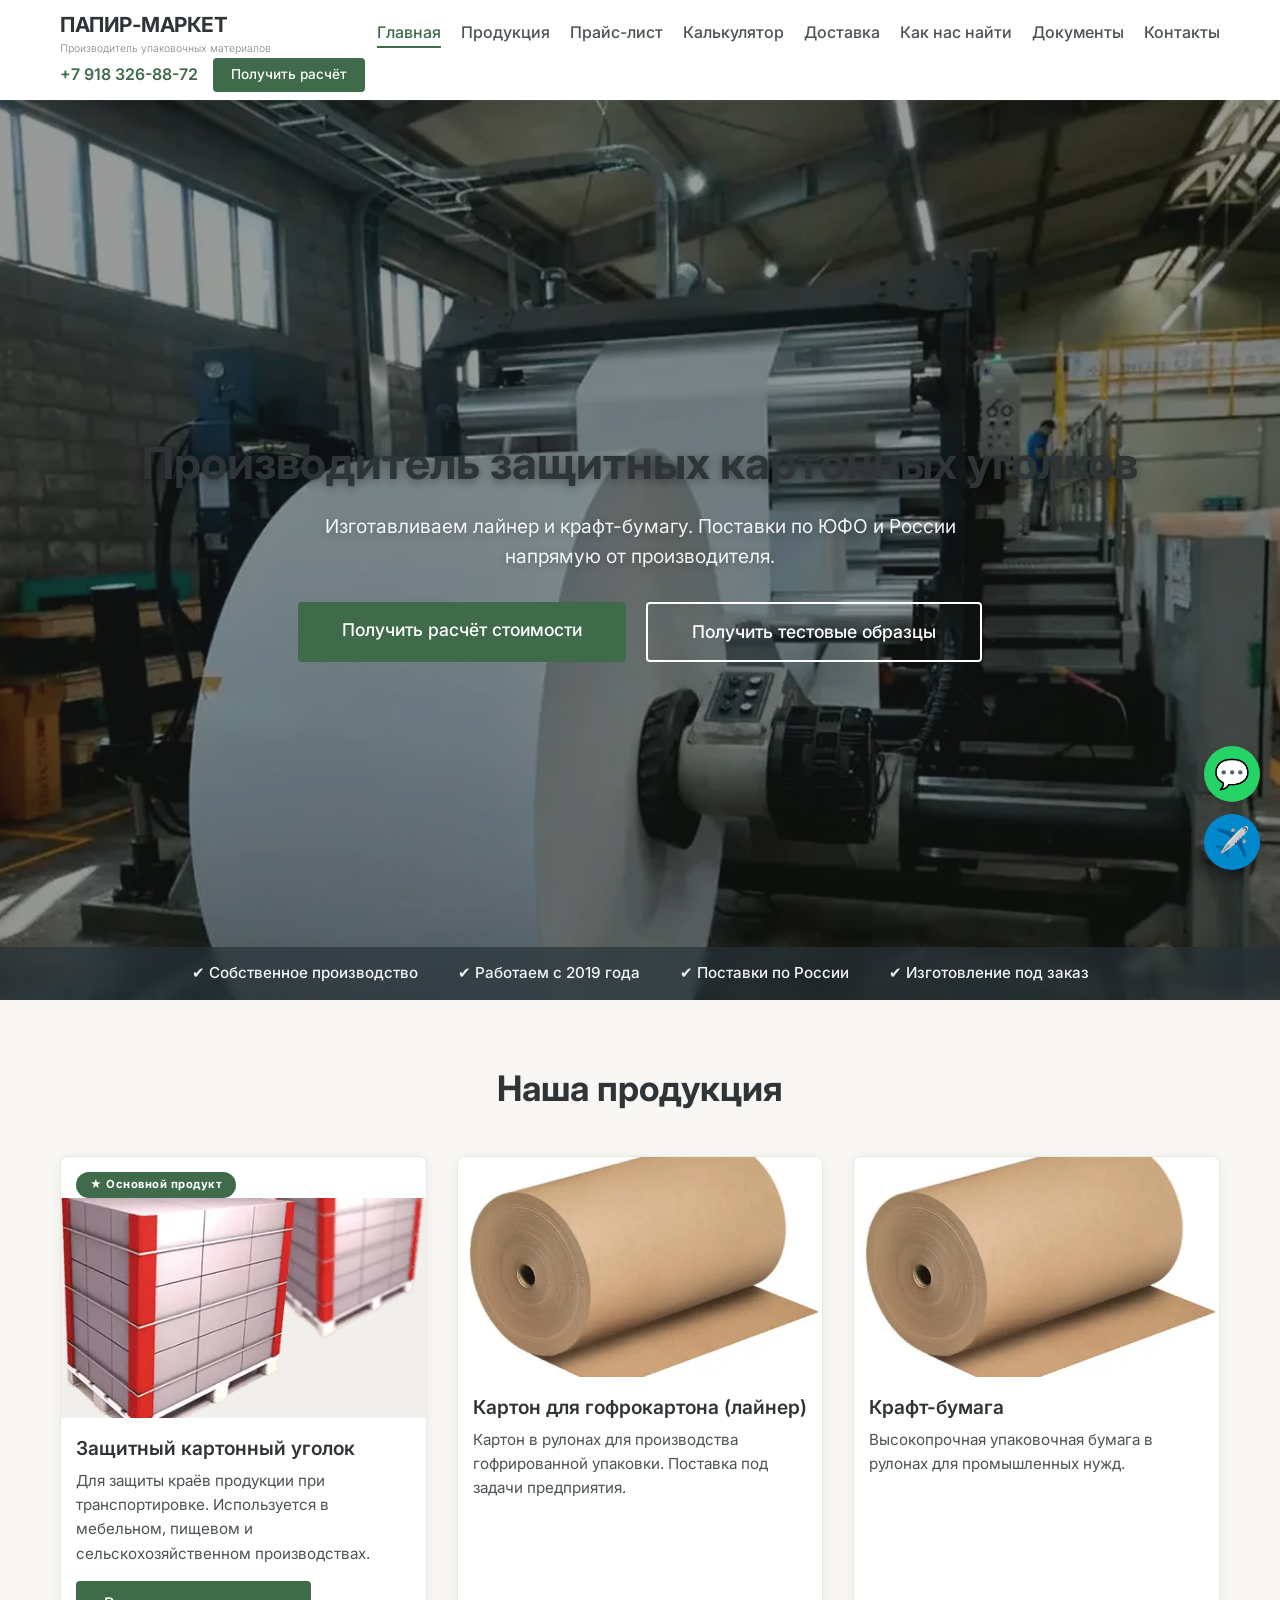
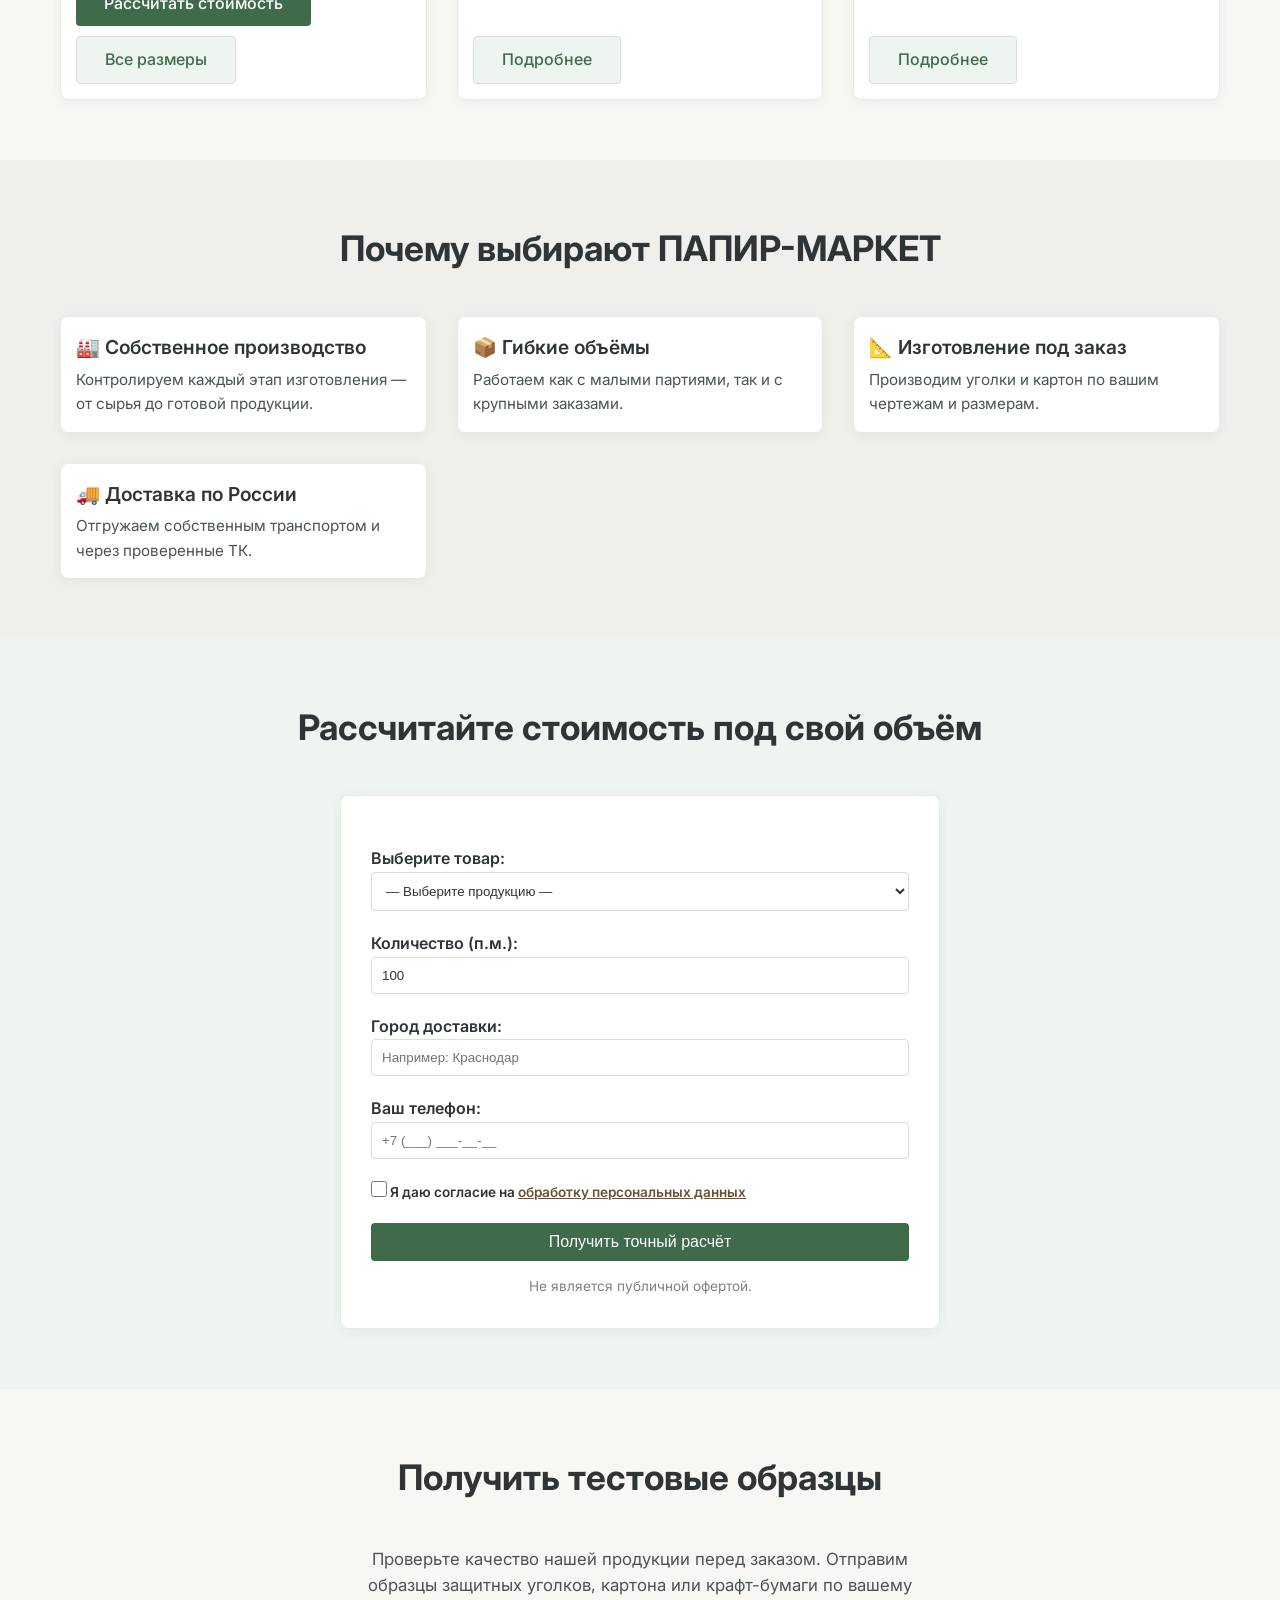
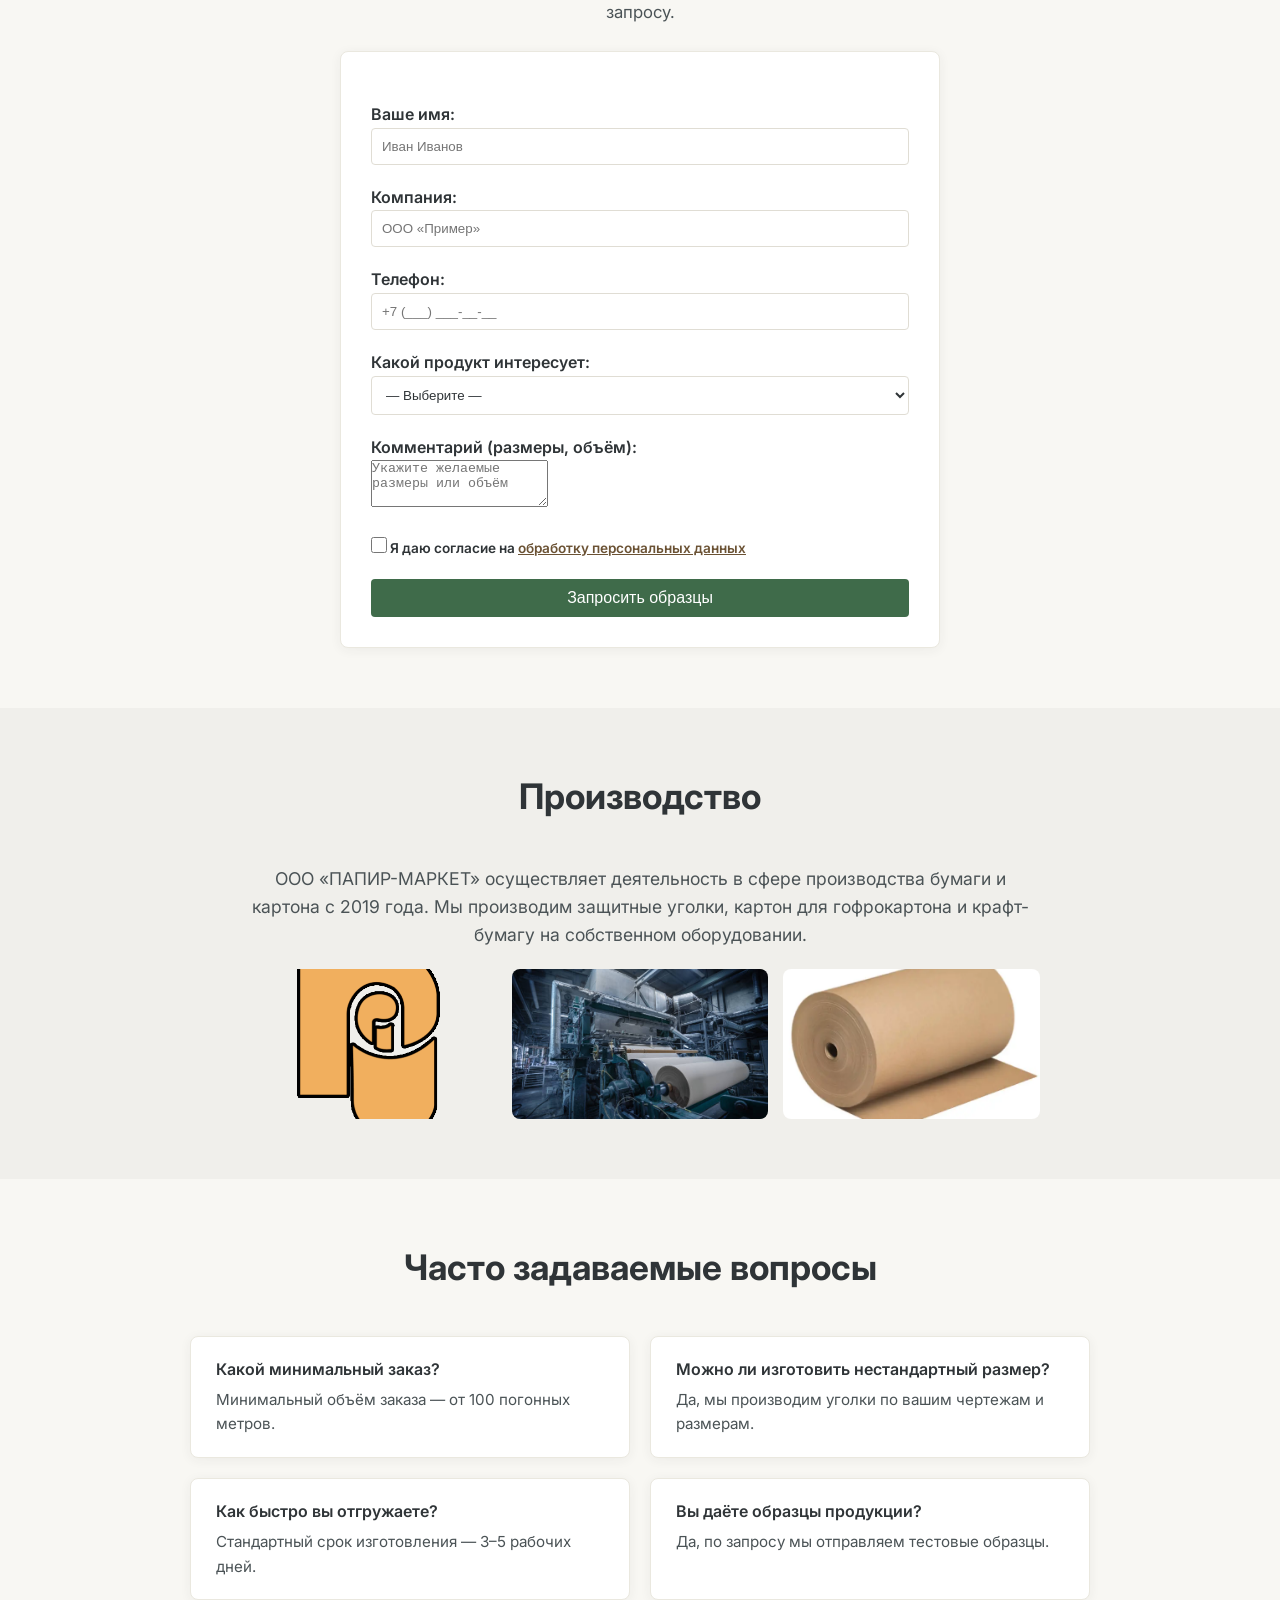
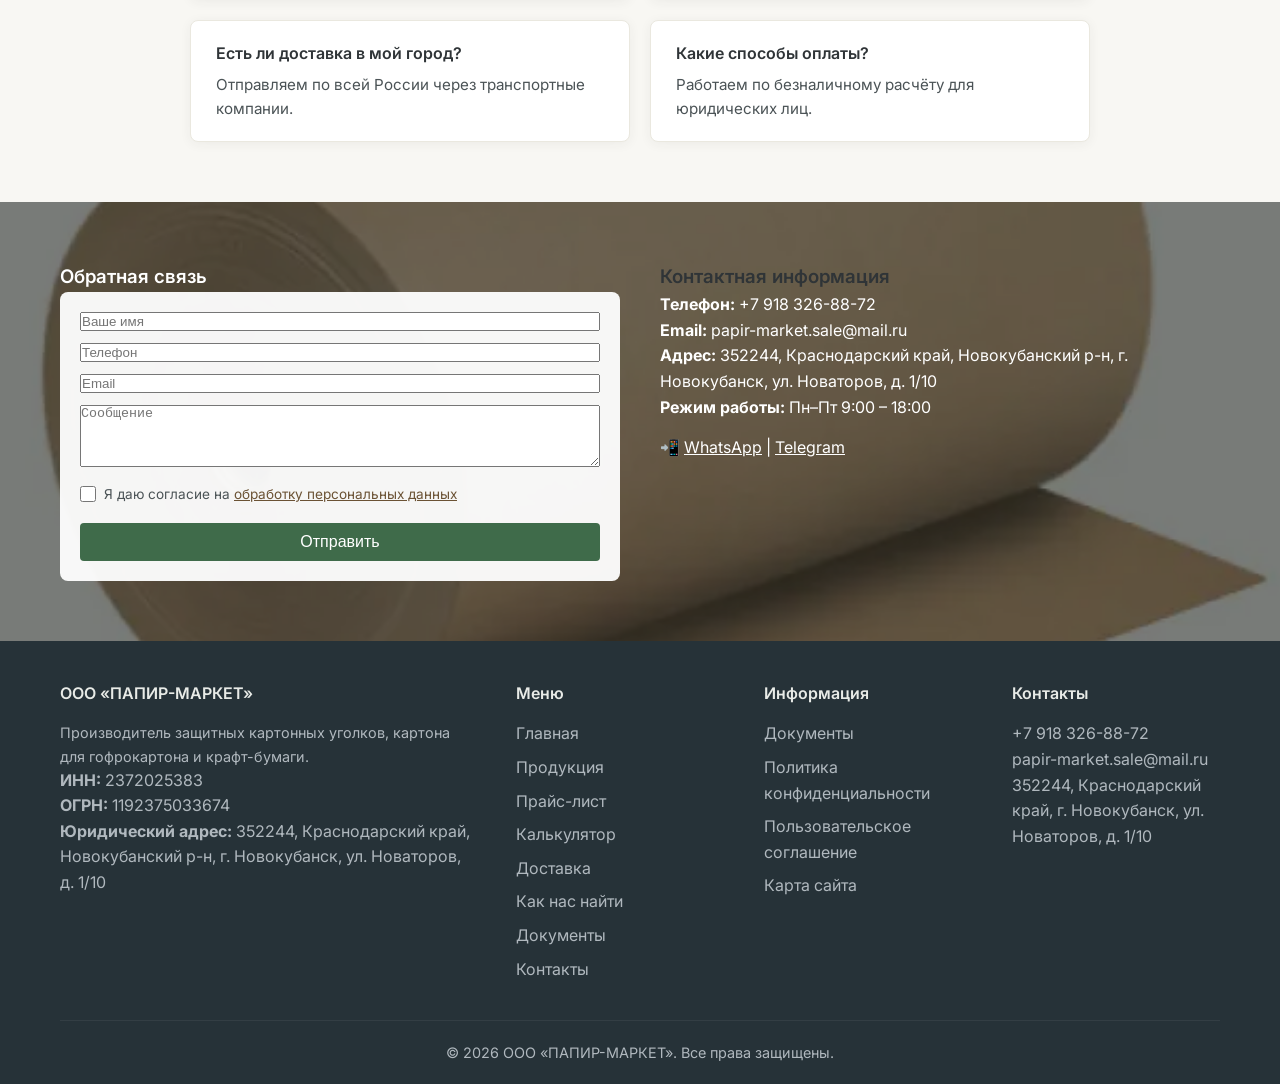
==== index.html @ 7c3c5644 "First commit: upload website files" ====
<!DOCTYPE html>
<html lang="ru">
<head>
    <meta charset="UTF-8">
    <meta name="viewport" content="width=device-width, initial-scale=1.0">
    <meta name="description" content="Производитель защитных картонных уголков и упаковочных материалов. ООО «ПАПИР-МАРКЕТ». Поставки по ЮФО и России. Получите расчёт стоимости и тестовые образцы.">
    <title>Производитель защитных картонных уголков | ООО «ПАПИР-МАРКЕТ»</title>
    <link rel="stylesheet" href="css/style.css">
    <link rel="preconnect" href="https://fonts.googleapis.com">
    <link href="https://fonts.googleapis.com/css2?family=Inter:opsz,wght@14..32,400;14..32,500;14..32,600;14..32,700&display=swap" rel="stylesheet">

    <!-- ============================================================
         МИКРОРАЗМЕТКА SCHEMA.ORG
         ============================================================ -->
    <script type="application/ld+json">
    {
        "@context": "https://schema.org",
        "@type": "Organization",
        "name": "ООО «ПАПИР-МАРКЕТ»",
        "description": "Производитель защитных картонных уголков, картона для гофрокартона и крафт-бумаги.",
        "url": "https://papir-market.ru",
        "logo": "https://papir-market.ru/images/obshie/logo.svg",
        "contactPoint": {
            "@type": "ContactPoint",
            "telephone": "+7-918-326-88-72",
            "contactType": "sales",
            "availableLanguage": ["Russian"]
        },
        "address": {
            "@type": "PostalAddress",
            "addressLocality": "Новокубанск",
            "addressRegion": "Краснодарский край",
            "addressCountry": "RU",
            "postalCode": "352244",
            "streetAddress": "ул. Новаторов, д. 1/10"
        },
        "sameAs": [
            "https://wa.me/79183268872",
            "https://t.me/in4707"
        ]
    }
    </script>

    <script type="application/ld+json">
    {
        "@context": "https://schema.org",
        "@type": "WebSite",
        "name": "ООО «ПАПИР-МАРКЕТ»",
        "url": "https://papir-market.ru",
        "potentialAction": {
            "@type": "SearchAction",
            "target": "https://papir-market.ru/search?q={search_term_string}",
            "query-input": "required name=search_term_string"
        }
    }
    </script>

    <script type="application/ld+json">
    {
        "@context": "https://schema.org",
        "@type": "BreadcrumbList",
        "itemListElement": [
            {
                "@type": "ListItem",
                "position": 1,
                "name": "Главная",
                "item": "https://papir-market.ru/"
            }
        ]
    }
    </script>
</head>
<body>

<!-- ============================================================
     ШАПКА
     ============================================================ -->
<header>
    <div class="container header-container">
        <div class="logo">
            <a href="index.html">
                <span class="logo-text">ПАПИР-МАРКЕТ</span>
                <span class="logo-sub">Производитель упаковочных материалов</span>
            </a>
        </div>
        <nav>
            <ul>
                <li><a href="index.html" class="active">Главная</a></li>
                <li><a href="catalog.html">Продукция</a></li>
                <li><a href="price.html">Прайс-лист</a></li>
                <li><a href="calculator.html">Калькулятор</a></li>
                <li><a href="delivery.html">Доставка</a></li>
                <li><a href="find-us.html">Как нас найти</a></li>
                <li><a href="docs.html">Документы</a></li>
                <li><a href="contacts.html">Контакты</a></li>
            </ul>
        </nav>
        <div class="header-right">
            <a href="tel:+79183268872" class="header-phone">+7 918 326-88-72</a>
            <a href="calculator.html" class="btn btn-primary btn-sm">Получить расчёт</a>
        </div>
        <div class="mobile-menu-toggle" id="mobileMenuToggle" aria-label="Меню">☰</div>
    </div>
</header>

<!-- ============================================================
     HERO — ПЕРВЫЙ ЭКРАН
     ============================================================ -->
<section class="hero-fullscreen" style="background-image: url('images/glavnaya/hero-bg.webp');">
    <div class="hero-overlay"></div>
    <div class="container hero-content">
        <h1>Производитель защитных картонных уголков</h1>
        <p class="hero-sub">
            Изготавливаем лайнер и крафт-бумагу. Поставки по ЮФО и России напрямую от производителя.
        </p>
        <div class="hero-buttons">
            <a href="calculator.html" class="btn btn-primary btn-large">Получить расчёт стоимости</a>
            <a href="#samples" class="btn btn-outline-light btn-large" onclick="document.getElementById('samplesForm').scrollIntoView({behavior:'smooth'}); return false;">Получить тестовые образцы</a>
        </div>
    </div>
    <div class="hero-features-bar">
        <div class="container hero-features">
            <span>✔ Собственное производство</span>
            <span>✔ Работаем с 2019 года</span>
            <span>✔ Поставки по России</span>
            <span>✔ Изготовление под заказ</span>
        </div>
    </div>
</section>

<!-- ============================================================
     ПРОДУКЦИЯ
     ============================================================ -->
<section class="section">
    <div class="container">
        <h2 class="section-title">Наша продукция</h2>
        <div class="category-grid">

            <!-- 1. Уголок — ГЛАВНЫЙ ПРОДУКТ -->
            <div class="category-card featured">
                <span class="product-badge">★ Основной продукт</span>
                <img src="images/glavnaya/kart-optimized.webp" alt="Защитные картонные уголки для упаковки продукции" loading="lazy" onerror="this.src='images/zaglushki/no-image.webp'">
                <h3>Защитный картонный уголок</h3>
                <p>
                    Для защиты краёв продукции при транспортировке. Используется в мебельном, пищевом и сельскохозяйственном производствах.
                </p>
                <div class="category-actions">
                    <a href="product.html?id=1359" class="btn btn-primary">Рассчитать стоимость</a>
                    <a href="catalog.html?category=corner" class="btn btn-secondary">Все размеры</a>
                </div>
            </div>

            <!-- 2. Лайнер -->
            <div class="category-card">
                <img src="images/glavnaya/KARTON.webp" alt="Картон для плоских слоёв гофрокартона в рулонах" loading="lazy" onerror="this.src='images/zaglushki/no-image.webp'">
                <h3>Картон для гофрокартона (лайнер)</h3>
                <p>
                    Картон в рулонах для производства гофрированной упаковки. Поставка под задачи предприятия.
                </p>
                <div class="category-actions">
                    <a href="catalog.html?category=liner" class="btn btn-secondary">Подробнее</a>
                </div>
            </div>

            <!-- 3. Крафт-бумага -->
            <div class="category-card">
                <img src="images/glavnaya/kraft.webp" alt="Крафт-бумага в рулонах для промышленных нужд" loading="lazy" onerror="this.src='images/zaglushki/no-image.webp'">
                <h3>Крафт-бумага</h3>
                <p>
                    Высокопрочная упаковочная бумага в рулонах для промышленных нужд.
                </p>
                <div class="category-actions">
                    <a href="catalog.html?category=fluting" class="btn btn-secondary">Подробнее</a>
                </div>
            </div>

        </div>
    </div>
</section>

<!-- ============================================================
     ПРЕИМУЩЕСТВА
     ============================================================ -->
<section class="section section-gray">
    <div class="container">
        <h2 class="section-title">Почему выбирают ПАПИР-МАРКЕТ</h2>
        <div class="category-grid">
            <div class="category-card">
                <h3>🏭 Собственное производство</h3>
                <p>Контролируем каждый этап изготовления — от сырья до готовой продукции.</p>
            </div>
            <div class="category-card">
                <h3>📦 Гибкие объёмы</h3>
                <p>Работаем как с малыми партиями, так и с крупными заказами.</p>
            </div>
            <div class="category-card">
                <h3>📐 Изготовление под заказ</h3>
                <p>Производим уголки и картон по вашим чертежам и размерам.</p>
            </div>
            <div class="category-card">
                <h3>🚚 Доставка по России</h3>
                <p>Отгружаем собственным транспортом и через проверенные ТК.</p>
            </div>
        </div>
    </div>
</section>

<!-- ============================================================
     КАЛЬКУЛЯТОР С ЗАЯВКОЙ
     ============================================================ -->
<section class="section section-light-green">
    <div class="container">
        <h2 class="section-title">Рассчитайте стоимость под свой объём</h2>
        <div class="calc-container">
            <form id="calcForm">
                <label for="indexProductSelect">Выберите товар:</label>
                <select id="indexProductSelect" required>
                    <option value="">— Выберите продукцию —</option>
                </select>

                <label for="indexQuantity">Количество (п.м.):</label>
                <input type="number" id="indexQuantity" value="100" min="1" step="1" required>

                <label for="indexCity">Город доставки:</label>
                <input type="text" id="indexCity" placeholder="Например: Краснодар" required>

                <label for="indexPhone">Ваш телефон:</label>
                <input type="tel" id="indexPhone" placeholder="+7 (___) ___-__-__" required>

                <label class="consent-checkbox">
                    <input type="checkbox" name="personal_data_consent" value="yes" required>
                    <span>Я даю согласие на <a href="policy.html" target="_blank">обработку персональных данных</a></span>
                </label>

                <button type="submit" class="btn btn-primary" style="width:100%; margin-top:15px;" id="indexCalcBtn">
                    Получить точный расчёт
                </button>
            </form>

            <div id="indexResult" class="calc-result" style="display:none;">
                <p>✅ Спасибо! Ваш запрос отправлен.</p>
                <p style="font-size:0.9rem;color:var(--text-secondary);">Менеджер свяжется с вами в течение 15 минут.</p>
            </div>

            <p class="disclaimer">Не является публичной офертой.</p>
        </div>
    </div>
</section>

<!-- ============================================================
     ТЕСТОВЫЕ ОБРАЗЦЫ — НОВЫЙ БЛОК
     ============================================================ -->
<section class="section" id="samples">
    <div class="container">
        <h2 class="section-title">Получить тестовые образцы</h2>
        <div style="max-width:600px; margin:0 auto;">
            <p style="text-align:center; color:var(--text-secondary); margin-bottom:25px; font-size:1.05rem;">
                Проверьте качество нашей продукции перед заказом. Отправим образцы защитных уголков, картона или крафт-бумаги по вашему запросу.
            </p>
            <div class="calc-container" style="max-width:100%;">
                <form id="samplesForm">
                    <label for="samplesName">Ваше имя:</label>
                    <input type="text" id="samplesName" placeholder="Иван Иванов" required>

                    <label for="samplesCompany">Компания:</label>
                    <input type="text" id="samplesCompany" placeholder="ООО «Пример»">

                    <label for="samplesPhone">Телефон:</label>
                    <input type="tel" id="samplesPhone" placeholder="+7 (___) ___-__-__" required>

                    <label for="samplesProduct">Какой продукт интересует:</label>
                    <select id="samplesProduct" required>
                        <option value="">— Выберите —</option>
                        <option value="уголки">Защитные картонные уголки</option>
                        <option value="лайнер">Картон для гофрокартона (лайнер)</option>
                        <option value="крафт">Крафт-бумага</option>
                    </select>

                    <label for="samplesComment">Комментарий (размеры, объём):</label>
                    <textarea id="samplesComment" rows="3" placeholder="Укажите желаемые размеры или объём"></textarea>

                    <label class="consent-checkbox">
                        <input type="checkbox" name="personal_data_consent" value="yes" required>
                        <span>Я даю согласие на <a href="policy.html" target="_blank">обработку персональных данных</a></span>
                    </label>

                    <button type="submit" class="btn btn-primary" style="width:100%; margin-top:15px;">
                        Запросить образцы
                    </button>
                </form>
                <div id="samplesResult" class="calc-result" style="display:none;">
                    <p>✅ Спасибо! Запрос на образцы отправлен.</p>
                    <p style="font-size:0.9rem;color:var(--text-secondary);">Менеджер свяжется с вами для уточнения деталей.</p>
                </div>
            </div>
        </div>
    </div>
</section>

<!-- ============================================================
     ПРОИЗВОДСТВО
     ============================================================ -->
<section class="section section-gray">
    <div class="container">
        <h2 class="section-title">Производство</h2>
        <div style="max-width:800px; margin:0 auto; text-align:center;">
            <p style="font-size:1.1rem; color:var(--text-secondary); margin-bottom:20px;">
                ООО «ПАПИР-МАРКЕТ» осуществляет деятельность в сфере производства бумаги и картона с 2019 года. Мы производим защитные уголки, картон для гофрокартона и крафт-бумагу на собственном оборудовании.
            </p>
            <div style="display:grid; grid-template-columns:1fr 1fr 1fr; gap:15px;">
                <img src="images/obshie/001.png" alt="Производство картона в цехе ПАПИР-МАРКЕТ" style="border-radius:8px; width:100%; height:150px; object-fit:cover;" onerror="this.src='images/zaglushki/no-image.webp'">
                <img src="images/obshie/002.jpg" alt="Оборудование для производства картонных уголков" style="border-radius:8px; width:100%; height:150px; object-fit:cover;" onerror="this.src='images/zaglushki/no-image.webp'">
                <img src="images/obshie/003.webp" alt="Готовая продукция на складе ПАПИР-МАРКЕТ" style="border-radius:8px; width:100%; height:150px; object-fit:cover;" onerror="this.src='images/zaglushki/no-image.webp'">
            </div>
        </div>
    </div>
</section>

<!-- ============================================================
     FAQ
     ============================================================ -->
<section class="section">
    <div class="container">
        <h2 class="section-title">Часто задаваемые вопросы</h2>
        <div class="faq-grid">
            <div class="faq-item">
                <h4>Какой минимальный заказ?</h4>
                <p>Минимальный объём заказа — от 100 погонных метров.</p>
            </div>
            <div class="faq-item">
                <h4>Можно ли изготовить нестандартный размер?</h4>
                <p>Да, мы производим уголки по вашим чертежам и размерам.</p>
            </div>
            <div class="faq-item">
                <h4>Как быстро вы отгружаете?</h4>
                <p>Стандартный срок изготовления — 3–5 рабочих дней.</p>
            </div>
            <div class="faq-item">
                <h4>Вы даёте образцы продукции?</h4>
                <p>Да, по запросу мы отправляем тестовые образцы.</p>
            </div>
            <div class="faq-item">
                <h4>Есть ли доставка в мой город?</h4>
                <p>Отправляем по всей России через транспортные компании.</p>
            </div>
            <div class="faq-item">
                <h4>Какие способы оплаты?</h4>
                <p>Работаем по безналичному расчёту для юридических лиц.</p>
            </div>
        </div>
    </div>
</section>

<!-- ============================================================
     КОНТАКТЫ
     ============================================================ -->
<section class="section contacts-fullscreen" style="background-image: url('images/obshie/004.webp');">
    <div class="contacts-overlay"></div>
    <div class="container contacts-grid">
        <div>
            <h3 style="color:#fff;">Обратная связь</h3>
            <form id="contactForm" style="display:flex;flex-direction:column;gap:12px;background:rgba(255,255,255,0.95);padding:20px;border-radius:8px;">
                <input type="text" name="name" placeholder="Ваше имя" required>
                <input type="tel" name="phone" placeholder="Телефон" required>
                <input type="email" name="email" placeholder="Email">
                <textarea name="message" placeholder="Сообщение" rows="4"></textarea>
                <label class="consent-checkbox">
                    <input type="checkbox" name="personal_data_consent" value="yes" required>
                    <span>Я даю согласие на <a href="policy.html" target="_blank">обработку персональных данных</a></span>
                </label>
                <button type="submit" class="btn btn-primary">Отправить</button>
            </form>
        </div>
        <div style="color:#fff;">
            <h3>Контактная информация</h3>
            <p><strong>Телефон:</strong> <a href="tel:+79183268872" style="color:#fff;">+7 918 326-88-72</a></p>
            <p><strong>Email:</strong> <a href="mailto:papir-market.sale@mail.ru" style="color:#fff;">papir-market.sale@mail.ru</a></p>
            <p><strong>Адрес:</strong> 352244, Краснодарский край, Новокубанский р-н, г. Новокубанск, ул. Новаторов, д. 1/10</p>
            <p><strong>Режим работы:</strong> Пн–Пт 9:00 – 18:00</p>
            <p style="margin-top:15px;">
                📲 <a href="https://wa.me/79183268872" style="color:#fff; text-decoration:underline;">WhatsApp</a>
                | <a href="https://t.me/in4707" style="color:#fff; text-decoration:underline;">Telegram</a>
            </p>
        </div>
    </div>
</section>

<!-- ============================================================
     ПОДВАЛ
     ============================================================ -->
<footer>
    <div class="container">
        <div class="footer-grid">
            <div>
                <h4>ООО «ПАПИР-МАРКЕТ»</h4>
                <p style="font-size:0.9rem;">Производитель защитных картонных уголков, картона для гофрокартона и крафт-бумаги.</p>
                <p><strong>ИНН:</strong> 2372025383</p>
                <p><strong>ОГРН:</strong> 1192375033674</p>
                <p><strong>Юридический адрес:</strong> 352244, Краснодарский край, Новокубанский р-н, г. Новокубанск, ул. Новаторов, д. 1/10</p>
            </div>
            <div>
                <h4>Меню</h4>
                <ul>
                    <li><a href="index.html">Главная</a></li>
                    <li><a href="catalog.html">Продукция</a></li>
                    <li><a href="price.html">Прайс-лист</a></li>
                    <li><a href="calculator.html">Калькулятор</a></li>
                    <li><a href="delivery.html">Доставка</a></li>
                    <li><a href="find-us.html">Как нас найти</a></li>
                    <li><a href="docs.html">Документы</a></li>
                    <li><a href="contacts.html">Контакты</a></li>
                </ul>
            </div>
            <div>
                <h4>Информация</h4>
                <ul>
                    <li><a href="docs.html">Документы</a></li>
                    <li><a href="policy.html">Политика конфиденциальности</a></li>
                    <li><a href="agreement.html">Пользовательское соглашение</a></li>
                    <li><a href="sitemap.html">Карта сайта</a></li>
                </ul>
            </div>
            <div>
                <h4>Контакты</h4>
                <p><a href="tel:+79183268872">+7 918 326-88-72</a></p>
                <p><a href="mailto:papir-market.sale@mail.ru">papir-market.sale@mail.ru</a></p>
                <p>352244, Краснодарский край, г. Новокубанск, ул. Новаторов, д. 1/10</p>
            </div>
        </div>
        <div class="footer-bottom">© 2026 ООО «ПАПИР-МАРКЕТ». Все права защищены.</div>
    </div>
</footer>

<!-- ============================================================
     ПЛАВАЮЩИЕ КНОПКИ
     ============================================================ -->
<div class="floating-buttons">
    <a href="https://wa.me/79183268872?text=Здравствуйте!%20Хочу%20заказать%20продукцию%20ООО%20ПАПИР-МАРКЕТ." target="_blank" rel="noopener noreferrer" class="floating-btn whatsapp" aria-label="Написать в WhatsApp">💬</a>
    <a href="https://t.me/in4707?text=Здравствуйте!%20Хочу%20заказать%20продукцию%20ООО%20ПАПИР-МАРКЕТ." target="_blank" rel="noopener noreferrer" class="floating-btn telegram" aria-label="Написать в Telegram">✈️</a>
</div>

<!-- ============================================================
     СКРИПТЫ
     ============================================================ -->
<script src="data.js"></script>
<script src="js/main.js"></script>

<script>
document.addEventListener('DOMContentLoaded', function() {
    // ================================================================
    // ЗАПОЛНЕНИЕ КАЛЬКУЛЯТОРА НА ГЛАВНОЙ
    // ================================================================
    const select = document.getElementById('indexProductSelect');
    const form = document.getElementById('calcForm');
    const resultDiv = document.getElementById('indexResult');

    if (select && typeof data !== 'undefined' && data.products && data.products.corner) {
        const corners = data.products.corner;
        corners.forEach(p => {
            const opt = document.createElement('option');
            opt.value = p.id;
            opt.textContent = `${p.title} (от ${p.priceMin} ₽/п.м.)`;
            select.appendChild(opt);
        });
    }

    if (form) {
        form.addEventListener('submit', function(e) {
            e.preventDefault();

            const consent = this.querySelector('input[name="personal_data_consent"]');
            if (consent && !consent.checked) {
                alert('Пожалуйста, дайте согласие на обработку персональных данных.');
                return;
            }

            const productSelect = document.getElementById('indexProductSelect');
            const quantity = document.getElementById('indexQuantity');
            const city = document.getElementById('indexCity');
            const phone = document.getElementById('indexPhone');

            if (!productSelect.value || !quantity.value || !city.value || !phone.value) {
                alert('Пожалуйста, заполните все поля.');
                return;
            }

            let productName = '';
            if (typeof data !== 'undefined' && data.products && data.products.corner) {
                const found = data.products.corner.find(p => p.id == productSelect.value);
                if (found) productName = found.title;
            }

            const msg = `Здравствуйте! Хочу получить расчёт:\n` +
                       `Товар: ${productName}\n` +
                       `Количество: ${quantity.value} п.м.\n` +
                       `Город: ${city.value}\n` +
                       `Телефон: ${phone.value}`;

            const whatsapp = (typeof data !== 'undefined' && data.company && data.company.whatsapp)
                ? data.company.whatsapp
                : '79183268872';

            // Отправка в WhatsApp
            window.open(`https://wa.me/${whatsapp}?text=${encodeURIComponent(msg)}`, '_blank');

            // Отправка в Telegram (уведомление менеджеру)
            const botToken = ''; // Вставьте токен бота
            const chatId = ''; // Вставьте ID чата
            if (botToken && chatId) {
                fetch(`https://api.telegram.org/bot${botToken}/sendMessage`, {
                    method: 'POST',
                    headers: { 'Content-Type': 'application/json' },
                    body: JSON.stringify({
                        chat_id: chatId,
                        text: `📩 НОВАЯ ЗАЯВКА С САЙТА (РАСЧЁТ):\n\nТовар: ${productName}\nКоличество: ${quantity.value} п.м.\nГород: ${city.value}\nТелефон: ${phone.value}`,
                        parse_mode: 'HTML'
                    })
                }).catch(err => console.warn('Telegram отправка не удалась:', err));
            }

            resultDiv.style.display = 'block';
            resultDiv.innerHTML = `
                <p>✅ Спасибо! Ваш запрос отправлен.</p>
                <p style="font-size:0.9rem;color:var(--text-secondary);">Менеджер свяжется с вами в течение 15 минут.</p>
            `;

            form.reset();
            setTimeout(() => {
                resultDiv.style.display = 'none';
            }, 10000);
        });
    }

    // ================================================================
    // ФОРМА ТЕСТОВЫХ ОБРАЗЦОВ
    // ================================================================
    const samplesForm = document.getElementById('samplesForm');
    const samplesResult = document.getElementById('samplesResult');

    if (samplesForm) {
        samplesForm.addEventListener('submit', function(e) {
            e.preventDefault();

            const consent = this.querySelector('input[name="personal_data_consent"]');
            if (consent && !consent.checked) {
                alert('Пожалуйста, дайте согласие на обработку персональных данных.');
                return;
            }

            const name = document.getElementById('samplesName').value;
            const company = document.getElementById('samplesCompany').value || 'не указана';
            const phone = document.getElementById('samplesPhone').value;
            const product = document.getElementById('samplesProduct').value;
            const comment = document.getElementById('samplesComment').value || 'без комментария';

            if (!name || !phone || !product) {
                alert('Пожалуйста, заполните обязательные поля.');
                return;
            }

            const whatsapp = (typeof data !== 'undefined' && data.company && data.company.whatsapp)
                ? data.company.whatsapp
                : '79183268872';

            const msg = `Здравствуйте! Запрос на тестовые образцы:\n` +
                       `Имя: ${name}\n` +
                       `Компания: ${company}\n` +
                       `Телефон: ${phone}\n` +
                       `Продукт: ${product}\n` +
                       `Комментарий: ${comment}`;

            // Отправка в WhatsApp
            window.open(`https://wa.me/${whatsapp}?text=${encodeURIComponent(msg)}`, '_blank');

            // Отправка в Telegram
            const botToken = ''; // Вставьте токен бота
            const chatId = ''; // Вставьте ID чата
            if (botToken && chatId) {
                fetch(`https://api.telegram.org/bot${botToken}/sendMessage`, {
                    method: 'POST',
                    headers: { 'Content-Type': 'application/json' },
                    body: JSON.stringify({
                        chat_id: chatId,
                        text: `📦 ЗАПРОС ОБРАЗЦОВ:\n\nИмя: ${name}\nКомпания: ${company}\nТелефон: ${phone}\nПродукт: ${product}\nКомментарий: ${comment}`,
                        parse_mode: 'HTML'
                    })
                }).catch(err => console.warn('Telegram отправка не удалась:', err));
            }

            samplesResult.style.display = 'block';
            samplesForm.reset();

            setTimeout(() => {
                samplesResult.style.display = 'none';
            }, 10000);
        });
    }

    // ================================================================
    // МОБИЛЬНОЕ МЕНЮ
    // ================================================================
    const menuToggle = document.getElementById('mobileMenuToggle');
    if (menuToggle) {
        menuToggle.addEventListener('click', function() {
            const nav = document.querySelector('nav ul');
            if (nav) {
                nav.classList.toggle('open');
            }
        });
    }
});
</script>

</body>
</html>
---- css/style.css ----
/* ================================================================
   ЦВЕТОВАЯ СХЕМА: КРАФТ + ГРАФИТ + ТЁМНО-ЗЕЛЁНЫЙ
   Версия: БЕЗ ТЁМНОЙ ТЕМЫ
   Для ООО «ПАПИР-МАРКЕТ»
   По рекомендации аудита (раздел 17)
   ================================================================ */

:root {
    /* ===== ФОНЫ ===== */
    --bg-body: #F8F7F3;
    --bg-white: #FFFFFF;
    --bg-gray: #F0EFEB;
    --bg-card: #FFFFFF;
    --bg-input: #FFFFFF;
    --bg-footer: #263238;
    --bg-header: rgba(255, 255, 255, 0.94);
    --bg-hero-overlay: rgba(30, 35, 30, 0.45);
    --bg-stats-overlay: rgba(30, 35, 30, 0.65);
    --bg-contacts-overlay: rgba(30, 35, 30, 0.60);
    --bg-light-green: #EEF4EF;

    /* ===== ТЕКСТЫ ===== */
    --text-primary: #2F3437;
    --text-secondary: #4B5356;
    --text-muted: #7A8388;
    --text-light: #FFFFFF;
    --text-footer: #B0B8BE;

    /* ===== ГРАНИЦЫ И ТЕНИ ===== */
    --border-color: #E0DDD4;
    --border-light: #EAE8DF;
    --shadow-card: 0 2px 12px rgba(47, 52, 55, 0.06);
    --shadow-card-hover: 0 8px 30px rgba(47, 52, 55, 0.10);

    /* ===== ОСНОВНЫЕ ЦВЕТА ===== */
    --primary: #3F6B4A;           /* Тёмно-зелёный (кнопки) */
    --primary-hover: #31563A;     /* Темнее при наведении */
    --primary-light: #EEF4EF;     /* Светло-зелёный фон */

    /* ===== КРАФТОВЫЙ АКЦЕНТ ===== */
    --craft: #8B6F47;             /* Крафтово-коричневый */
    --craft-light: #A68B63;       /* Светлый крафт */
    --craft-dark: #6B5234;        /* Тёмный крафт */

    /* ===== ОШИБКИ ===== */
    --danger: #B94A48;
    --danger-hover: #9E3D3B;

    /* ===== УСПЕХ ===== */
    --success: #3F6B4A;
}

/* ================================================================
   ОБЩИЕ СТИЛИ
   ================================================================ */

* {
    margin: 0;
    padding: 0;
    box-sizing: border-box;
}

body {
    font-family: 'Inter', 'Segoe UI', 'Roboto', Tahoma, Geneva, Verdana, sans-serif;
    line-height: 1.6;
    color: var(--text-primary);
    background: var(--bg-body);
}

.container {
    max-width: 1200px;
    margin: 0 auto;
    padding: 0 20px;
}

a {
    text-decoration: none;
    color: inherit;
}

img {
    max-width: 100%;
    display: block;
}

/* ================================================================
   КНОПКИ
   ================================================================ */

.btn {
    display: inline-block;
    padding: 10px 28px;
    border: none;
    border-radius: 4px;
    font-size: 1rem;
    font-weight: 500;
    cursor: pointer;
    transition: 0.25s ease;
    text-align: center;
}

/* Главная кнопка (тёмно-зелёная) */
.btn-primary {
    background: var(--primary);
    color: #fff;
}
.btn-primary:hover {
    background: var(--primary-hover);
    transform: translateY(-2px);
    box-shadow: 0 4px 15px rgba(63, 107, 74, 0.30);
}

/* Контурная кнопка (крафтовая) */
.btn-outline {
    background: transparent;
    border: 2px solid var(--craft);
    color: var(--craft-dark);
}
.btn-outline:hover {
    background: var(--craft);
    color: #fff;
    transform: translateY(-2px);
}

/* Светлая контурная (для Hero) */
.btn-outline-light {
    background: transparent;
    border: 2px solid #fff;
    color: #fff;
}
.btn-outline-light:hover {
    background: #fff;
    color: var(--primary);
    transform: translateY(-2px);
}

/* Второстепенная (светло-зелёная) */
.btn-secondary {
    background: var(--bg-light-green);
    color: var(--primary);
    border: 1px solid var(--border-color);
}
.btn-secondary:hover {
    background: var(--primary);
    color: #fff;
    transform: translateY(-2px);
}

/* Кнопка-ссылка (крафт) */
.btn-craft {
    background: var(--craft);
    color: #fff;
}
.btn-craft:hover {
    background: var(--craft-dark);
    transform: translateY(-2px);
}

.btn-sm {
    padding: 6px 18px;
    font-size: 0.85rem;
}

.btn-large {
    padding: 14px 44px;
    font-size: 1.1rem;
}

/* ================================================================
   СЕКЦИИ
   ================================================================ */

.section {
    padding: 60px 0;
}

.section-gray {
    background: var(--bg-gray);
}

.section-light-green {
    background: var(--bg-light-green);
}

.section-title {
    font-size: 2.2rem;
    font-weight: 700;
    text-align: center;
    margin-bottom: 40px;
    color: var(--text-primary);
}

h1, h2, h3, h4 {
    font-weight: 600;
    color: var(--text-primary);
}

.disclaimer {
    color: var(--text-muted);
    font-size: 0.85rem;
    margin-top: 15px;
    text-align: center;
}

/* ================================================================
   СОГЛАСИЕ НА ПД (152-ФЗ)
   ================================================================ */

.consent-checkbox {
    display: flex;
    align-items: flex-start;
    gap: 8px;
    font-size: 0.85rem;
    color: var(--text-secondary);
    margin: 5px 0;
}
.consent-checkbox input[type="checkbox"] {
    width: 16px;
    height: 16px;
    margin-top: 2px;
    flex-shrink: 0;
    accent-color: var(--primary);
}
.consent-checkbox a {
    color: var(--craft-dark);
    text-decoration: underline;
}
.consent-checkbox a:hover {
    color: var(--craft);
}

/* ================================================================
   ШАПКА
   ================================================================ */

header {
    background: var(--bg-header);
    backdrop-filter: blur(8px);
    padding: 8px 0;
    box-shadow: 0 1px 20px rgba(47, 52, 55, 0.04);
    position: sticky;
    top: 0;
    z-index: 1000;
}

header .logo-text {
    font-size: 1.3rem;
    font-weight: 700;
    color: var(--text-primary);
    letter-spacing: -0.5px;
}
header .logo-sub {
    display: block;
    font-size: 0.65rem;
    font-weight: 300;
    color: var(--text-muted);
}
header .header-phone {
    color: var(--primary);
    font-weight: 600;
}
header nav ul li a {
    color: var(--text-secondary);
    font-weight: 500;
}
header nav ul li a:hover,
header nav ul li a.active {
    color: var(--primary);
    border-bottom: 2px solid var(--primary);
}

.header-container {
    display: flex;
    align-items: center;
    justify-content: space-between;
    flex-wrap: wrap;
}
.logo a {
    display: flex;
    flex-direction: column;
}
nav ul {
    display: flex;
    list-style: none;
    gap: 20px;
}
nav ul li a {
    padding-bottom: 4px;
    transition: 0.3s;
}
.header-right {
    display: flex;
    align-items: center;
    gap: 15px;
}
.mobile-menu-toggle {
    display: none;
    font-size: 1.8rem;
    cursor: pointer;
    color: var(--text-primary);
}

/* ================================================================
   HERO (Первый экран)
   ================================================================ */

.hero-fullscreen {
    position: relative;
    height: 100vh;
    min-height: 600px;
    background-size: cover;
    background-position: center;
    display: flex;
    align-items: center;
    justify-content: center;
    text-align: center;
    color: #fff;
}
.hero-overlay {
    position: absolute;
    top: 0;
    left: 0;
    width: 100%;
    height: 100%;
    background: var(--bg-hero-overlay);
    z-index: 1;
}
.hero-fullscreen .container {
    position: relative;
    z-index: 2;
}
.hero-fullscreen h1 {
    font-size: 2.8rem;
    font-weight: 700;
    line-height: 1.2;
    margin-bottom: 20px;
    text-shadow: 0 2px 10px rgba(0, 0, 0, 0.4);
}
.hero-fullscreen .hero-sub {
    font-size: 1.2rem;
    max-width: 700px;
    margin: 0 auto 30px;
    opacity: 0.92;
    text-shadow: 0 2px 8px rgba(0, 0, 0, 0.3);
}
.hero-fullscreen .hero-buttons {
    display: flex;
    gap: 20px;
    justify-content: center;
    flex-wrap: wrap;
}

/* Полоска преимуществ под Hero */
.hero-features-bar {
    position: absolute;
    bottom: 0;
    left: 0;
    width: 100%;
    background: rgba(38, 50, 56, 0.65);
    backdrop-filter: blur(4px);
    padding: 14px 0;
    z-index: 2;
}
.hero-features {
    display: flex;
    justify-content: center;
    gap: 40px;
    flex-wrap: wrap;
    color: #fff;
    font-weight: 500;
    font-size: 0.95rem;
}
.hero-features span {
    opacity: 0.95;
}

/* ================================================================
   КАРТОЧКИ ТОВАРОВ
   ================================================================ */

.category-grid,
.product-grid {
    display: grid;
    grid-template-columns: repeat(3, 1fr);
    gap: 30px;
}

.product-card,
.category-card {
    background: var(--bg-card);
    border-radius: 8px;
    box-shadow: var(--shadow-card);
    overflow: hidden;
    display: flex;
    flex-direction: column;
    transition: transform 0.3s, box-shadow 0.3s;
    border: 1px solid var(--border-light);
}
.product-card:hover,
.category-card:hover {
    transform: translateY(-5px);
    box-shadow: var(--shadow-card-hover);
}

/* Главный продукт (Уголок) — с акцентом */
.product-card.featured {
    border: 2px solid var(--primary);
    transform: scale(1.02);
}
.product-card.featured:hover {
    transform: scale(1.04);
}

.product-badge {
    display: inline-block;
    background: var(--primary);
    color: #fff;
    font-size: 0.7rem;
    font-weight: 700;
    padding: 4px 14px;
    border-radius: 20px;
    margin: 15px 15px 0;
    letter-spacing: 0.5px;
    align-self: flex-start;
}

.product-card img,
.category-card img {
    width: 100%;
    height: 220px;
    object-fit: cover;
    background: var(--bg-gray);
}
.product-card h3,
.category-card h3 {
    padding: 15px 15px 5px;
    font-size: 1.2rem;
    color: var(--text-primary);
}
.product-card p,
.category-card p {
    padding: 0 15px 15px;
    flex: 1;
    color: var(--text-secondary);
    font-size: 0.95rem;
}
.product-card .price {
    padding: 0 15px 10px;
    font-weight: 700;
    color: var(--primary);
    font-size: 1.1rem;
}
.product-card .category-actions,
.category-card .category-actions {
    padding: 0 15px 15px;
    display: flex;
    gap: 10px;
    flex-wrap: wrap;
}

/* ================================================================
   СТАТИСТИКА (полноэкранный блок)
   ================================================================ */

.stats-fullscreen {
    position: relative;
    background-size: cover;
    background-position: center;
    padding: 80px 0;
    color: #fff;
}
.stats-overlay {
    position: absolute;
    top: 0;
    left: 0;
    width: 100%;
    height: 100%;
    background: var(--bg-stats-overlay);
    z-index: 1;
}
.stats-fullscreen .stats-grid {
    position: relative;
    z-index: 2;
    display: grid;
    grid-template-columns: repeat(4, 1fr);
    gap: 30px;
    text-align: center;
}
.stats-fullscreen .stat-item {
    background: rgba(255, 255, 255, 0.06);
    backdrop-filter: blur(4px);
    border: 1px solid rgba(255, 255, 255, 0.08);
    padding: 30px 15px;
    border-radius: 8px;
}
.stats-fullscreen .stat-number {
    font-size: 2.8rem;
    font-weight: 700;
    color: #fff;
}
.stats-fullscreen .stat-label {
    color: rgba(255, 255, 255, 0.8);
    font-size: 1.1rem;
}

/* ================================================================
   КОНТАКТЫ С ФОНОМ
   ================================================================ */

.contacts-fullscreen {
    position: relative;
    background-size: cover;
    background-position: center;
    padding: 60px 0;
    color: #fff;
}
.contacts-overlay {
    position: absolute;
    top: 0;
    left: 0;
    width: 100%;
    height: 100%;
    background: var(--bg-contacts-overlay);
    z-index: 1;
}
.contacts-fullscreen .contacts-grid {
    position: relative;
    z-index: 2;
    display: grid;
    grid-template-columns: 1fr 1fr;
    gap: 40px;
}

/* ================================================================
   КАЛЬКУЛЯТОР
   ================================================================ */

.calc-container {
    max-width: 600px;
    margin: 0 auto;
    background: var(--bg-card);
    padding: 30px;
    border-radius: 8px;
    box-shadow: var(--shadow-card);
    border: 1px solid var(--border-light);
}
.calc-container label {
    font-weight: 600;
    display: block;
    margin-top: 20px;
    color: var(--text-primary);
}
.calc-container select,
.calc-container input {
    width: 100%;
    padding: 10px;
    border: 1px solid var(--border-color);
    border-radius: 4px;
    background: var(--bg-input);
    color: var(--text-primary);
}
.calc-result {
    margin-top: 25px;
    padding: 15px;
    background: var(--bg-light-green);
    border-radius: 4px;
    text-align: center;
    font-size: 1.2rem;
    color: var(--text-primary);
}
.calc-result .price {
    color: var(--primary);
    font-weight: 700;
    font-size: 2rem;
}
.calc-actions {
    display: flex;
    gap: 15px;
    justify-content: center;
    margin-top: 20px;
    flex-wrap: wrap;
}

/* ================================================================
   FAQ
   ================================================================ */

.faq-grid {
    display: grid;
    grid-template-columns: 1fr 1fr;
    gap: 20px;
    max-width: 900px;
    margin: 0 auto;
}
.faq-item {
    background: var(--bg-card);
    padding: 20px 25px;
    border-radius: 8px;
    border: 1px solid var(--border-light);
    box-shadow: var(--shadow-card);
}
.faq-item h4 {
    margin-bottom: 6px;
    color: var(--text-primary);
    font-size: 1rem;
}
.faq-item p {
    color: var(--text-secondary);
    font-size: 0.95rem;
    margin: 0;
}

/* ================================================================
   ПРАЙС-ЛИСТ (ТАБЛИЦА)
   ================================================================ */

.price-table-wrap {
    overflow-x: auto;
    background: var(--bg-card);
    border-radius: 8px;
    box-shadow: var(--shadow-card);
    padding: 15px;
    border: 1px solid var(--border-light);
}
.price-table-wrap table {
    width: 100%;
    border-collapse: collapse;
    font-size: 0.95rem;
    min-width: 700px;
}
.price-table-wrap th,
.price-table-wrap td {
    padding: 12px 15px;
    text-align: center;
    border-bottom: 1px solid var(--border-light);
}
.price-table-wrap th {
    background: var(--bg-gray);
    font-weight: 600;
    color: var(--text-primary);
}
.price-table-wrap .product-name {
    text-align: left;
    font-weight: 500;
    color: var(--text-primary);
}
.price-table-wrap .price-cell {
    font-weight: 600;
    color: var(--primary);
}
.price-table-wrap .order-btn {
    display: inline-block;
    background: var(--primary);
    color: #fff;
    padding: 6px 18px;
    border-radius: 4px;
    font-size: 0.85rem;
    transition: 0.3s;
}
.price-table-wrap .order-btn:hover {
    background: var(--primary-hover);
}

/* ================================================================
   ПОДВАЛ
   ================================================================ */

footer {
    background: var(--bg-footer);
    color: var(--text-footer);
    padding: 40px 0 20px;
}
footer h4 {
    color: #E8EBE7;
    margin-bottom: 15px;
    font-weight: 600;
}
footer .footer-grid {
    display: grid;
    grid-template-columns: 2fr 1fr 1fr 1fr;
    gap: 40px;
    margin-bottom: 30px;
}
footer ul {
    list-style: none;
}
footer ul li {
    margin-bottom: 8px;
}
footer ul li a {
    color: var(--text-footer);
    transition: 0.3s;
}
footer ul li a:hover {
    color: #E8EBE7;
}
footer .footer-bottom {
    border-top: 1px solid rgba(255, 255, 255, 0.06);
    padding-top: 20px;
    text-align: center;
    font-size: 0.9rem;
}

/* ================================================================
   ПЛАВАЮЩИЕ КНОПКИ (WhatsApp / Telegram)
   ================================================================ */

.floating-buttons {
    position: fixed;
    bottom: 30px;
    right: 20px;
    display: flex;
    flex-direction: column;
    gap: 12px;
    z-index: 999;
}
.floating-btn {
    width: 56px;
    height: 56px;
    border-radius: 50%;
    color: #fff;
    font-size: 1.8rem;
    display: flex;
    align-items: center;
    justify-content: center;
    box-shadow: 0 4px 12px rgba(0, 0, 0, 0.15);
    transition: 0.3s;
}
.floating-btn:hover {
    transform: scale(1.1);
}
.floating-btn.whatsapp {
    background: #25d366;
}
.floating-btn.telegram {
    background: #0088cc;
}

/* ================================================================
   АДАПТИВНОСТЬ
   ================================================================ */

@media (max-width: 992px) {
    .hero-fullscreen h1 {
        font-size: 2.2rem;
    }
    .hero-features {
        gap: 20px;
    }
    .category-grid,
    .product-grid {
        grid-template-columns: repeat(2, 1fr);
    }
    .stats-fullscreen .stats-grid {
        grid-template-columns: repeat(2, 1fr);
    }
    footer .footer-grid {
        grid-template-columns: 1fr 1fr;
    }
    .faq-grid {
        grid-template-columns: 1fr;
    }
}

@media (max-width: 768px) {
    .hero-fullscreen {
        min-height: 100vh;
        padding-top: 80px;
    }
    .hero-fullscreen h1 {
        font-size: 1.6rem;
    }
    .hero-fullscreen .hero-sub {
        font-size: 0.95rem;
    }
    .hero-features {
        gap: 12px;
        font-size: 0.8rem;
    }
    .btn-large {
        padding: 10px 24px;
        font-size: 0.95rem;
    }
    .hero-buttons {
        gap: 12px;
    }
    .mobile-menu-toggle {
        display: block;
    }
    nav ul {
        display: none;
        flex-direction: column;
        background: var(--bg-card);
        position: absolute;
        top: 60px;
        left: 0;
        width: 100%;
        padding: 20px;
        box-shadow: var(--shadow-card);
        gap: 10px;
        border-bottom: 1px solid var(--border-light);
        z-index: 999;
    }
    nav ul.open {
        display: flex;
    }
    .category-grid,
    .product-grid {
        grid-template-columns: 1fr;
    }
    .product-card.featured {
        transform: none;
        grid-column: span 1;
    }
    .contacts-fullscreen .contacts-grid {
        grid-template-columns: 1fr;
    }
    .stats-fullscreen .stats-grid {
        grid-template-columns: 1fr 1fr;
        gap: 15px;
    }
    .stats-fullscreen .stat-number {
        font-size: 2rem;
    }
    footer .footer-grid {
        grid-template-columns: 1fr;
    }
    header .logo-sub {
        display: none;
    }
    .header-right .header-phone {
        font-size: 0.8rem;
    }
    .price-table-wrap table {
        min-width: 600px;
        font-size: 0.8rem;
    }
    .price-table-wrap th,
    .price-table-wrap td {
        padding: 8px 6px;
    }
}

@media (max-width: 480px) {
    .hero-fullscreen h1 {
        font-size: 1.3rem;
    }
    .hero-features {
        gap: 8px;
        font-size: 0.7rem;
        flex-wrap: wrap;
        justify-content: center;
    }
}
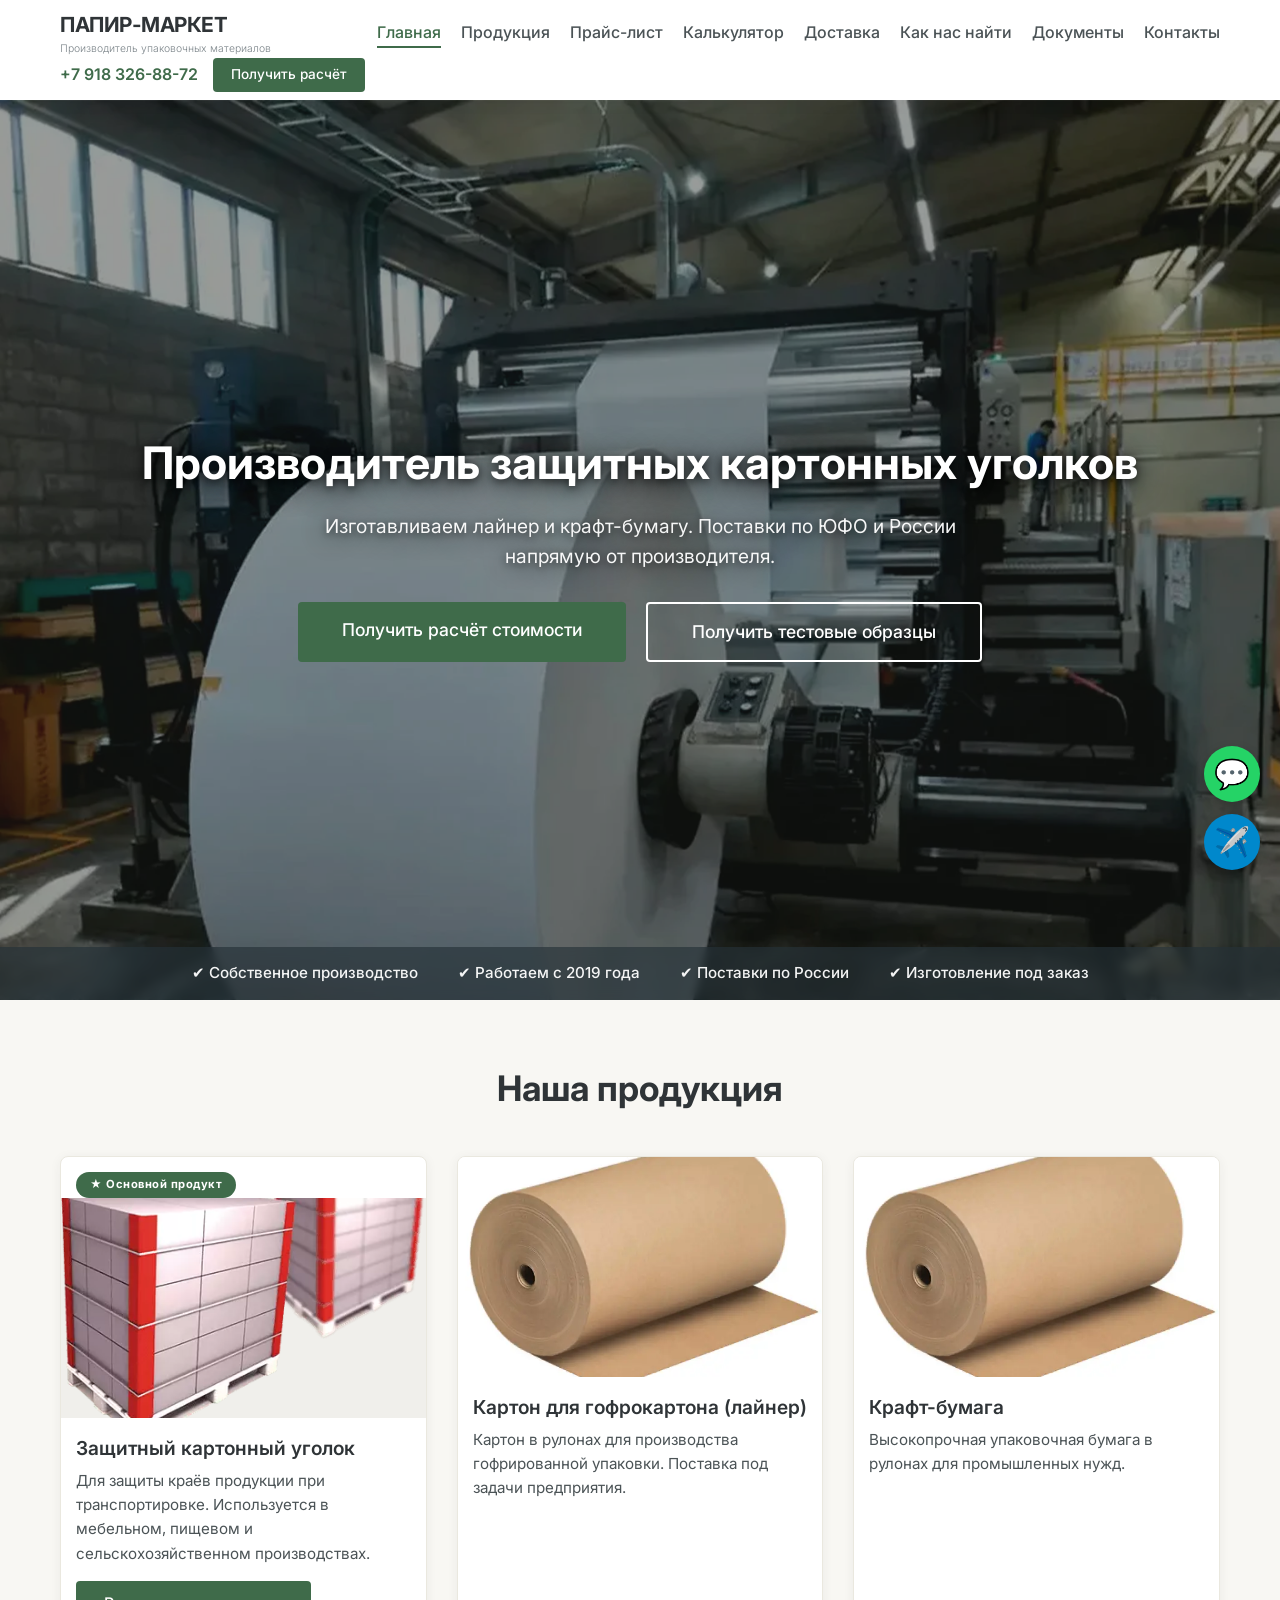
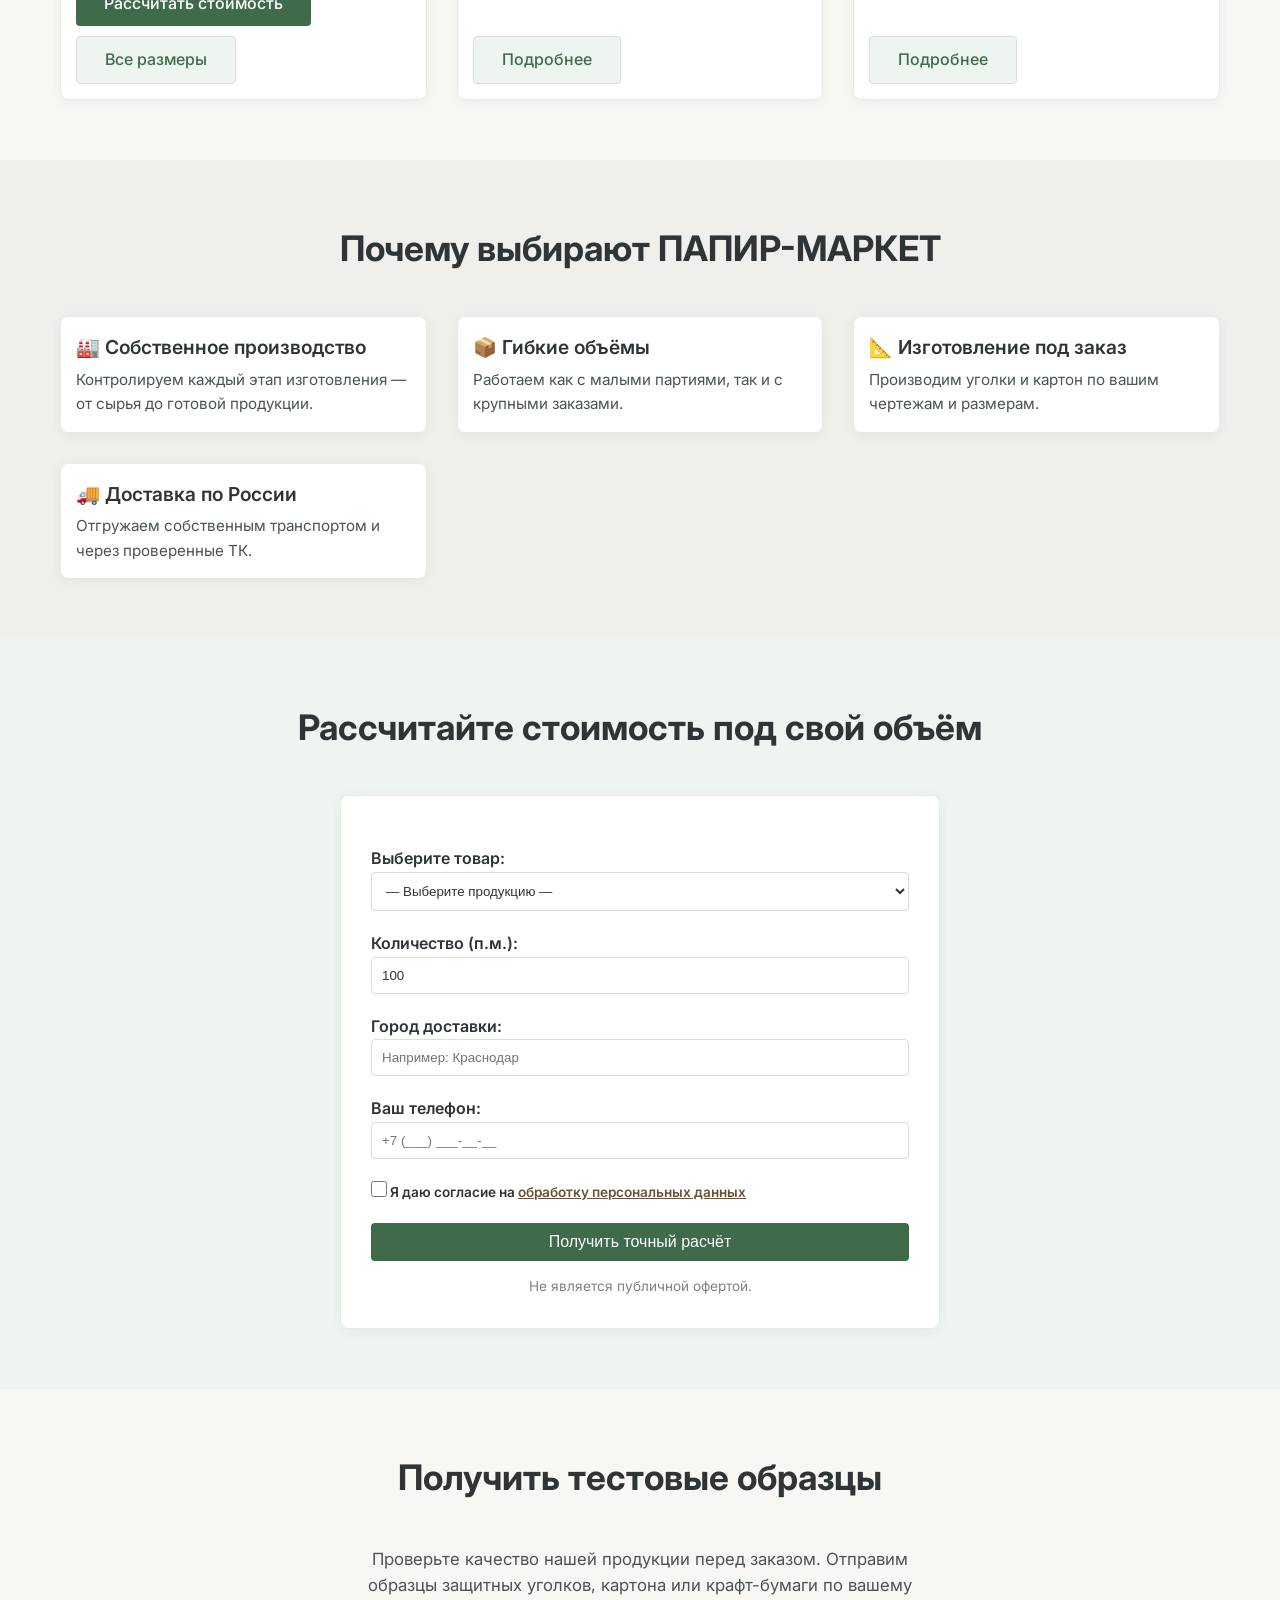
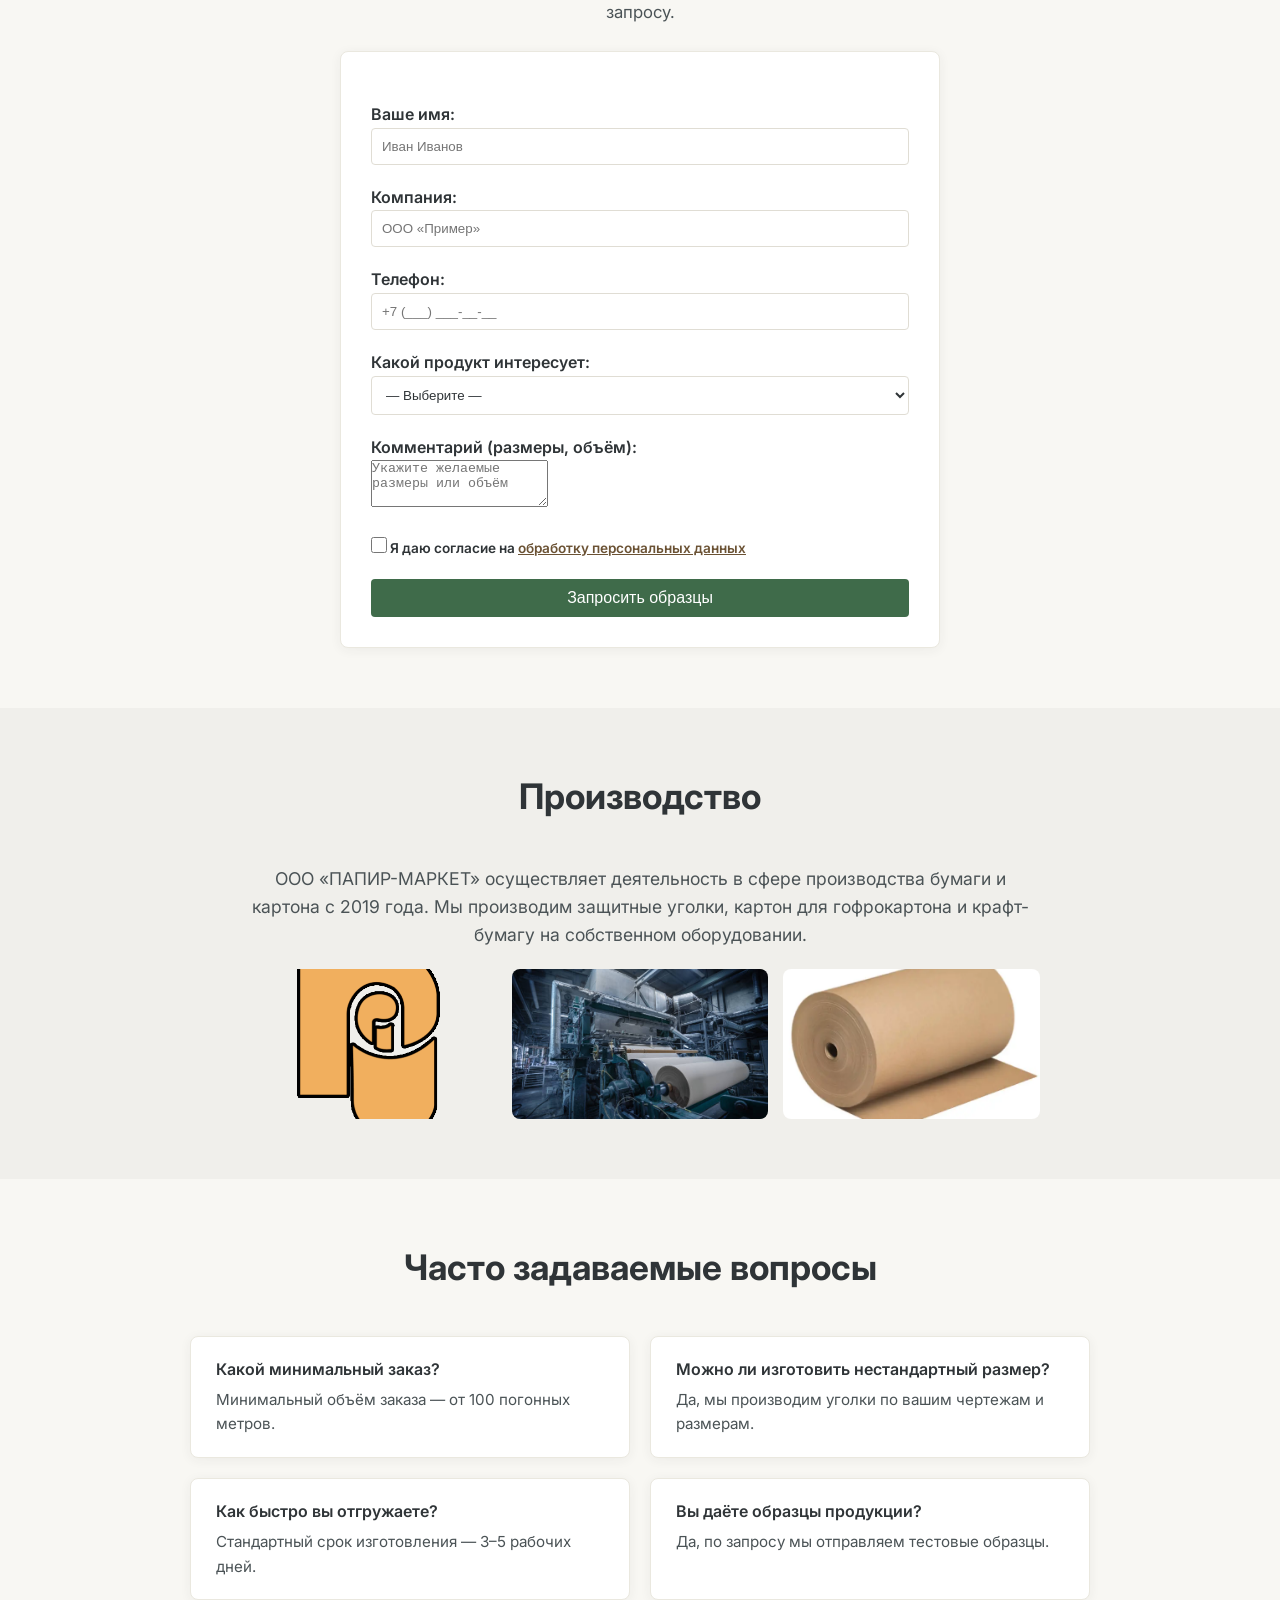
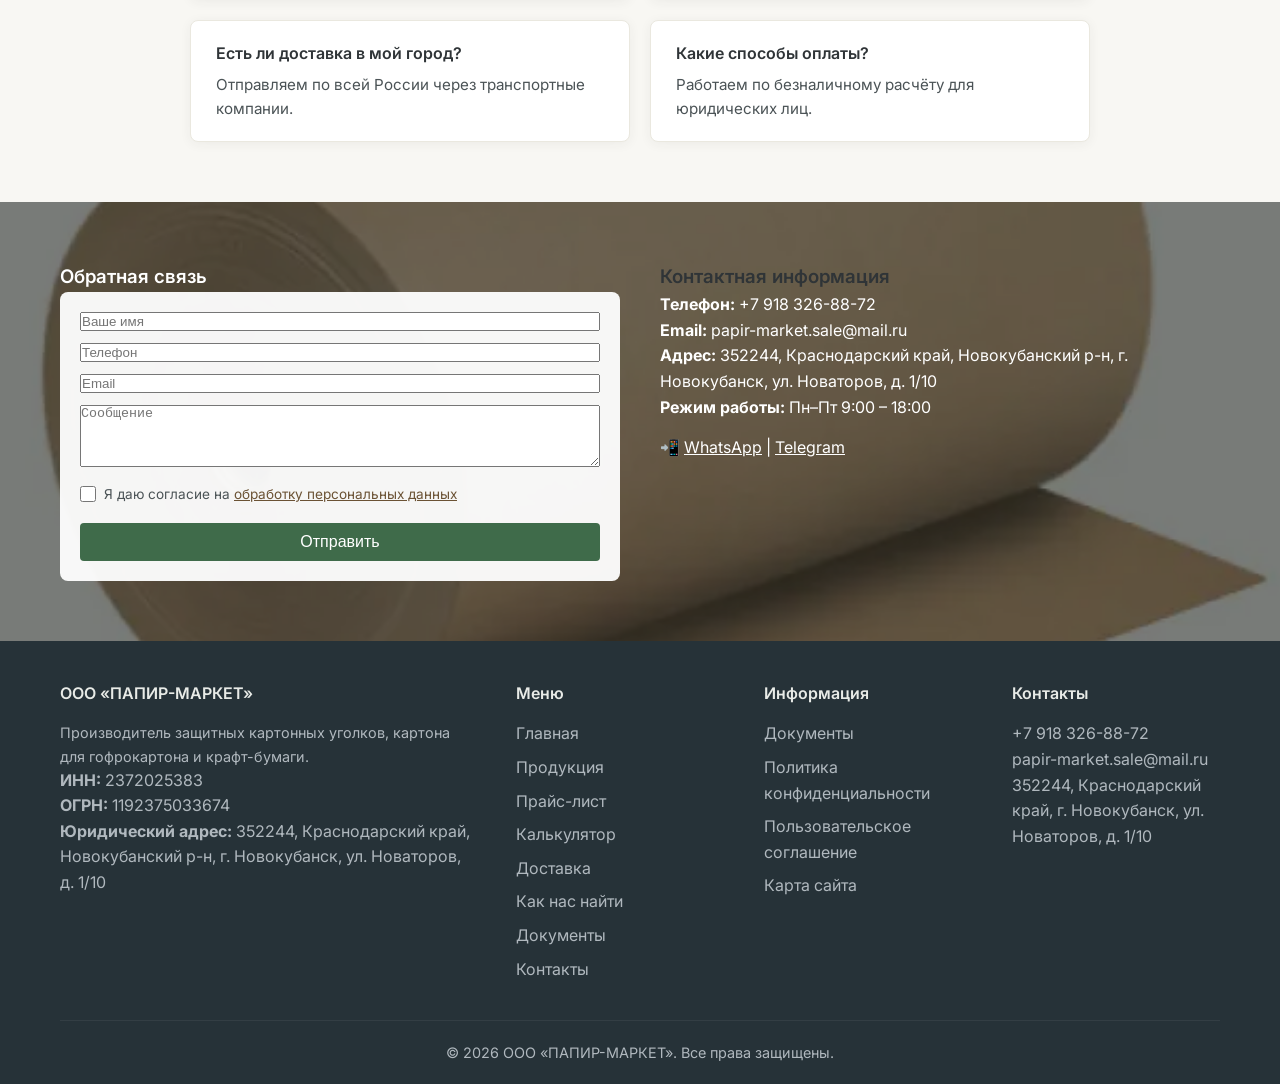
==== commit a6b19b54: "Refactor mobile menu and clean up code Removed unused Telegram message sending code and added mobile" ====
--- a/index.html
+++ b/index.html
@@ -46,12 +46,7 @@
         "@context": "https://schema.org",
         "@type": "WebSite",
         "name": "ООО «ПАПИР-МАРКЕТ»",
-        "url": "https://papir-market.ru",
-        "potentialAction": {
-            "@type": "SearchAction",
-            "target": "https://papir-market.ru/search?q={search_term_string}",
-            "query-input": "required name=search_term_string"
-        }
+        "url": "https://papir-market.ru"
     }
     </script>
 
@@ -69,6 +64,47 @@
         ]
     }
     </script>
+
+    <style>
+        /* ============================================================
+           УЛУЧШЕНИЕ ЧИТАЕМОСТИ HERO-ЗАГОЛОВКОВ
+           ============================================================ */
+        .hero-fullscreen h1,
+        .hero-fullscreen .hero-sub {
+            color: #ffffff !important;
+            text-shadow: 0 4px 30px rgba(0, 0, 0, 0.9), 0 2px 10px rgba(0, 0, 0, 0.7);
+        }
+        .hero-fullscreen h1 {
+            font-size: 2.8rem;
+            font-weight: 700;
+            line-height: 1.2;
+            margin-bottom: 20px;
+        }
+        .hero-fullscreen .hero-sub {
+            font-size: 1.2rem;
+            max-width: 700px;
+            margin: 0 auto 30px;
+            opacity: 0.95;
+        }
+
+        @media (max-width: 768px) {
+            .hero-fullscreen h1 {
+                font-size: 1.6rem;
+                text-shadow: 0 4px 25px rgba(0, 0, 0, 0.95), 0 2px 8px rgba(0, 0, 0, 0.8);
+            }
+            .hero-fullscreen .hero-sub {
+                font-size: 0.95rem;
+                text-shadow: 0 2px 15px rgba(0, 0, 0, 0.9);
+            }
+        }
+
+        @media (max-width: 480px) {
+            .hero-fullscreen h1 {
+                font-size: 1.3rem;
+                text-shadow: 0 4px 20px rgba(0, 0, 0, 0.95);
+            }
+        }
+    </style>
 </head>
 <body>
 
@@ -84,7 +120,7 @@
             </a>
         </div>
         <nav>
-            <ul>
+            <ul id="mainNav">
                 <li><a href="index.html" class="active">Главная</a></li>
                 <li><a href="catalog.html">Продукция</a></li>
                 <li><a href="price.html">Прайс-лист</a></li>
@@ -98,8 +134,8 @@
         <div class="header-right">
             <a href="tel:+79183268872" class="header-phone">+7 918 326-88-72</a>
             <a href="calculator.html" class="btn btn-primary btn-sm">Получить расчёт</a>
-        </div>
-        <div class="mobile-menu-toggle" id="mobileMenuToggle" aria-label="Меню">☰</div>
+            <button class="mobile-menu-toggle" id="mobileMenuToggle" aria-label="Меню">☰</button>
+        </div>
     </div>
 </header>
 
@@ -448,6 +484,34 @@
 <script>
 document.addEventListener('DOMContentLoaded', function() {
     // ================================================================
+    // БУРГЕР-МЕНЮ (РАБОТАЕТ!)
+    // ================================================================
+    const menuToggle = document.getElementById('mobileMenuToggle');
+    const nav = document.getElementById('mainNav');
+
+    if (menuToggle && nav) {
+        // Открытие/закрытие по клику на бургер
+        menuToggle.addEventListener('click', function(e) {
+            e.stopPropagation();
+            nav.classList.toggle('open');
+        });
+
+        // Закрытие меню при клике вне его
+        document.addEventListener('click', function(e) {
+            if (!nav.contains(e.target) && e.target !== menuToggle) {
+                nav.classList.remove('open');
+            }
+        });
+
+        // Закрытие меню при клике на ссылку (для мобильных)
+        nav.querySelectorAll('a').forEach(function(link) {
+            link.addEventListener('click', function() {
+                nav.classList.remove('open');
+            });
+        });
+    }
+
+    // ================================================================
     // ЗАПОЛНЕНИЕ КАЛЬКУЛЯТОРА НА ГЛАВНОЙ
     // ================================================================
     const select = document.getElementById('indexProductSelect');
@@ -500,23 +564,8 @@
                 ? data.company.whatsapp
                 : '79183268872';
 
-            // Отправка в WhatsApp
+            // ОТКРЫВАЕМ В НОВОМ ОКНЕ, ЧТОБЫ НЕ ПЕРЕЗАГРУЖАТЬ СТРАНИЦУ
             window.open(`https://wa.me/${whatsapp}?text=${encodeURIComponent(msg)}`, '_blank');
-
-            // Отправка в Telegram (уведомление менеджеру)
-            const botToken = ''; // Вставьте токен бота
-            const chatId = ''; // Вставьте ID чата
-            if (botToken && chatId) {
-                fetch(`https://api.telegram.org/bot${botToken}/sendMessage`, {
-                    method: 'POST',
-                    headers: { 'Content-Type': 'application/json' },
-                    body: JSON.stringify({
-                        chat_id: chatId,
-                        text: `📩 НОВАЯ ЗАЯВКА С САЙТА (РАСЧЁТ):\n\nТовар: ${productName}\nКоличество: ${quantity.value} п.м.\nГород: ${city.value}\nТелефон: ${phone.value}`,
-                        parse_mode: 'HTML'
-                    })
-                }).catch(err => console.warn('Telegram отправка не удалась:', err));
-            }
 
             resultDiv.style.display = 'block';
             resultDiv.innerHTML = `
@@ -569,23 +618,8 @@
                        `Продукт: ${product}\n` +
                        `Комментарий: ${comment}`;
 
-            // Отправка в WhatsApp
+            // ОТКРЫВАЕМ В НОВОМ ОКНЕ, ЧТОБЫ НЕ ПЕРЕЗАГРУЖАТЬ СТРАНИЦУ
             window.open(`https://wa.me/${whatsapp}?text=${encodeURIComponent(msg)}`, '_blank');
-
-            // Отправка в Telegram
-            const botToken = ''; // Вставьте токен бота
-            const chatId = ''; // Вставьте ID чата
-            if (botToken && chatId) {
-                fetch(`https://api.telegram.org/bot${botToken}/sendMessage`, {
-                    method: 'POST',
-                    headers: { 'Content-Type': 'application/json' },
-                    body: JSON.stringify({
-                        chat_id: chatId,
-                        text: `📦 ЗАПРОС ОБРАЗЦОВ:\n\nИмя: ${name}\nКомпания: ${company}\nТелефон: ${phone}\nПродукт: ${product}\nКомментарий: ${comment}`,
-                        parse_mode: 'HTML'
-                    })
-                }).catch(err => console.warn('Telegram отправка не удалась:', err));
-            }
 
             samplesResult.style.display = 'block';
             samplesForm.reset();
@@ -595,21 +629,8 @@
             }, 10000);
         });
     }
-
-    // ================================================================
-    // МОБИЛЬНОЕ МЕНЮ
-    // ================================================================
-    const menuToggle = document.getElementById('mobileMenuToggle');
-    if (menuToggle) {
-        menuToggle.addEventListener('click', function() {
-            const nav = document.querySelector('nav ul');
-            if (nav) {
-                nav.classList.toggle('open');
-            }
-        });
-    }
 });
 </script>
 
 </body>
-</html>+</html>
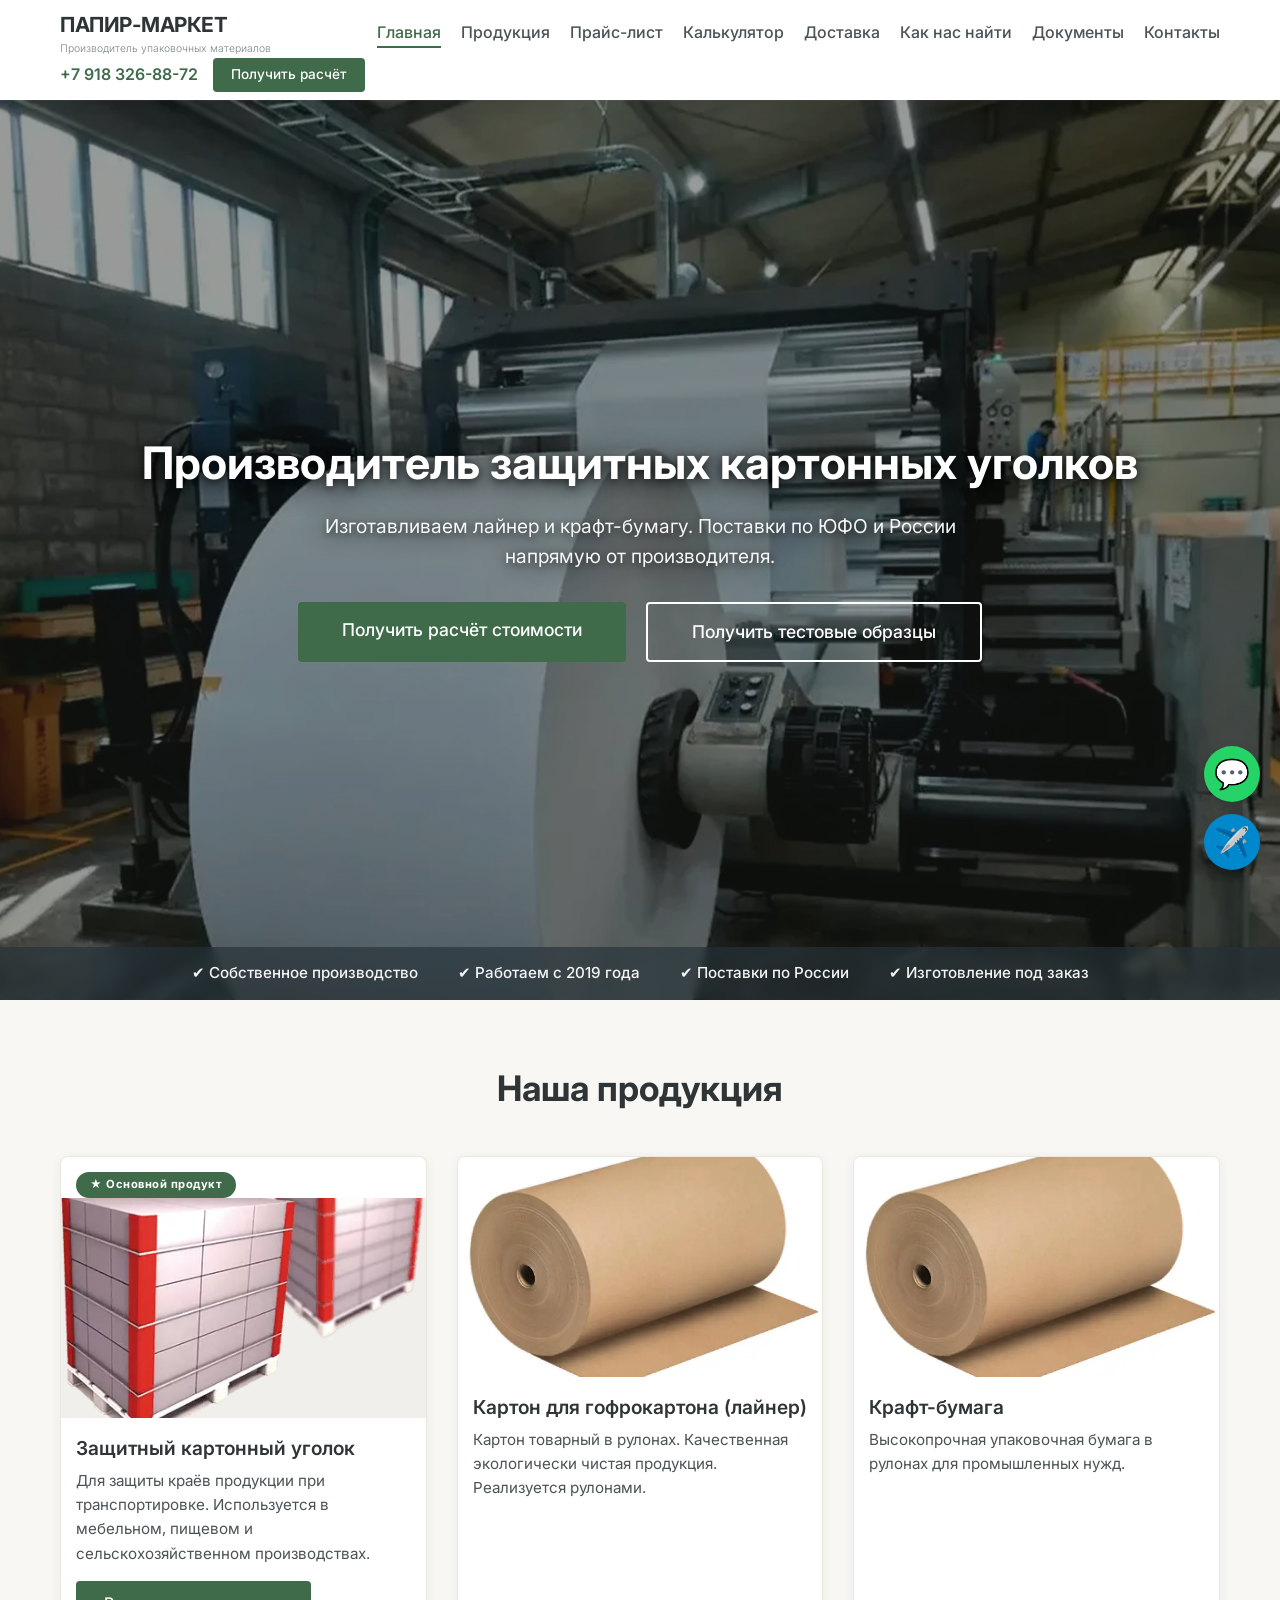
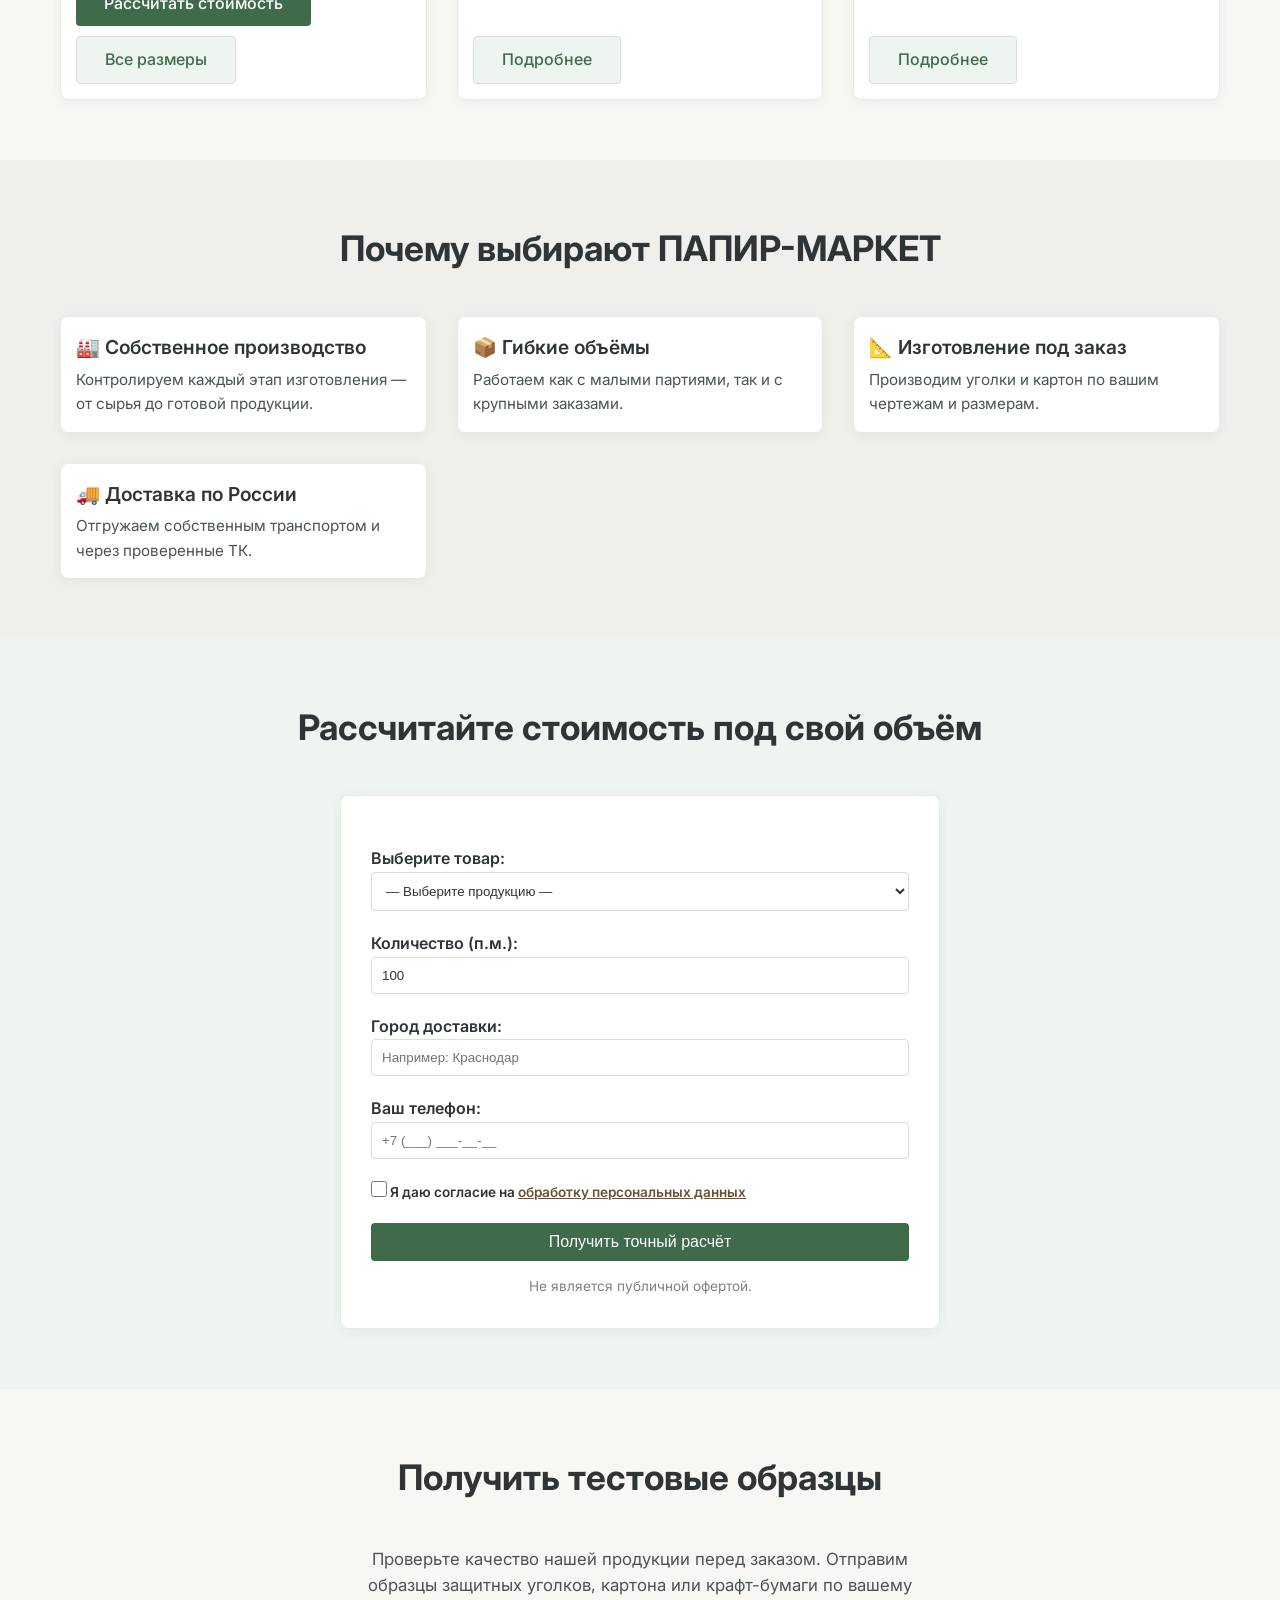
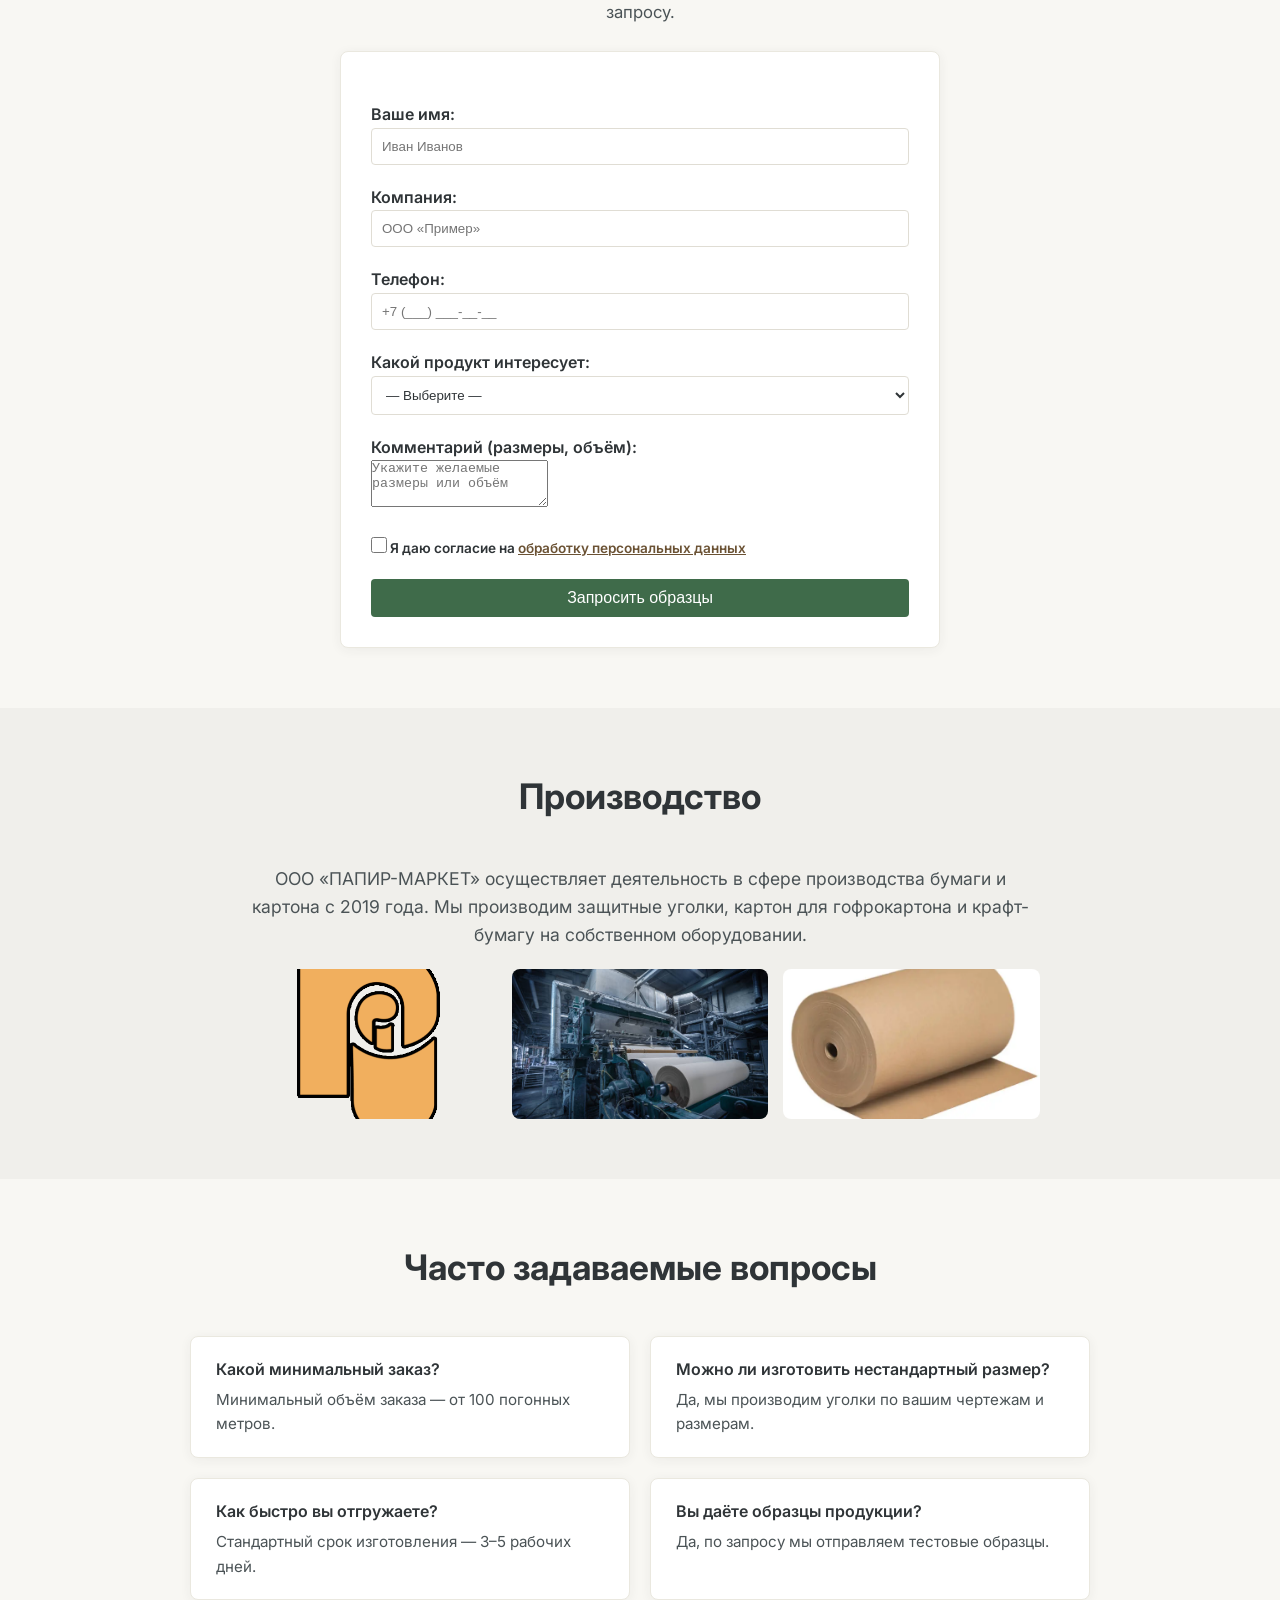
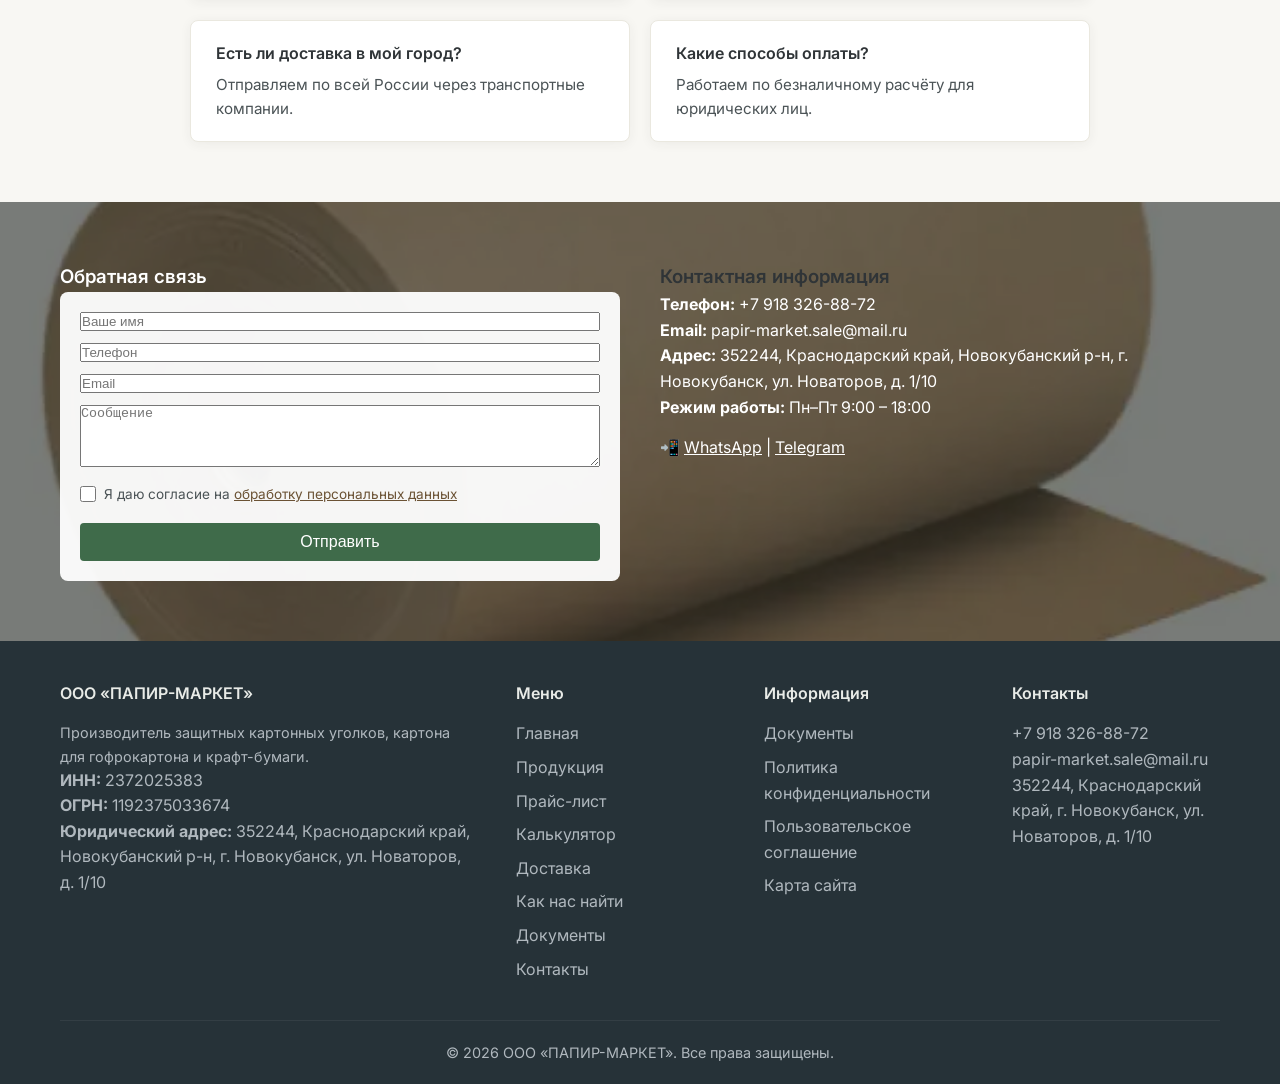
==== commit 8b4f43bd: "Fix liner description text in index.html Updated text for the liner category description." ====
--- a/index.html
+++ b/index.html
@@ -186,12 +186,12 @@
                 </div>
             </div>
 
-            <!-- 2. Лайнер -->
+            <!-- 2. Лайнер — ИСПРАВЛЕННЫЙ ТЕКСТ -->
             <div class="category-card">
                 <img src="images/glavnaya/KARTON.webp" alt="Картон для плоских слоёв гофрокартона в рулонах" loading="lazy" onerror="this.src='images/zaglushki/no-image.webp'">
                 <h3>Картон для гофрокартона (лайнер)</h3>
                 <p>
-                    Картон в рулонах для производства гофрированной упаковки. Поставка под задачи предприятия.
+                    Картон товарный в рулонах. Качественная экологически чистая продукция. Реализуется рулонами.
                 </p>
                 <div class="category-actions">
                     <a href="catalog.html?category=liner" class="btn btn-secondary">Подробнее</a>
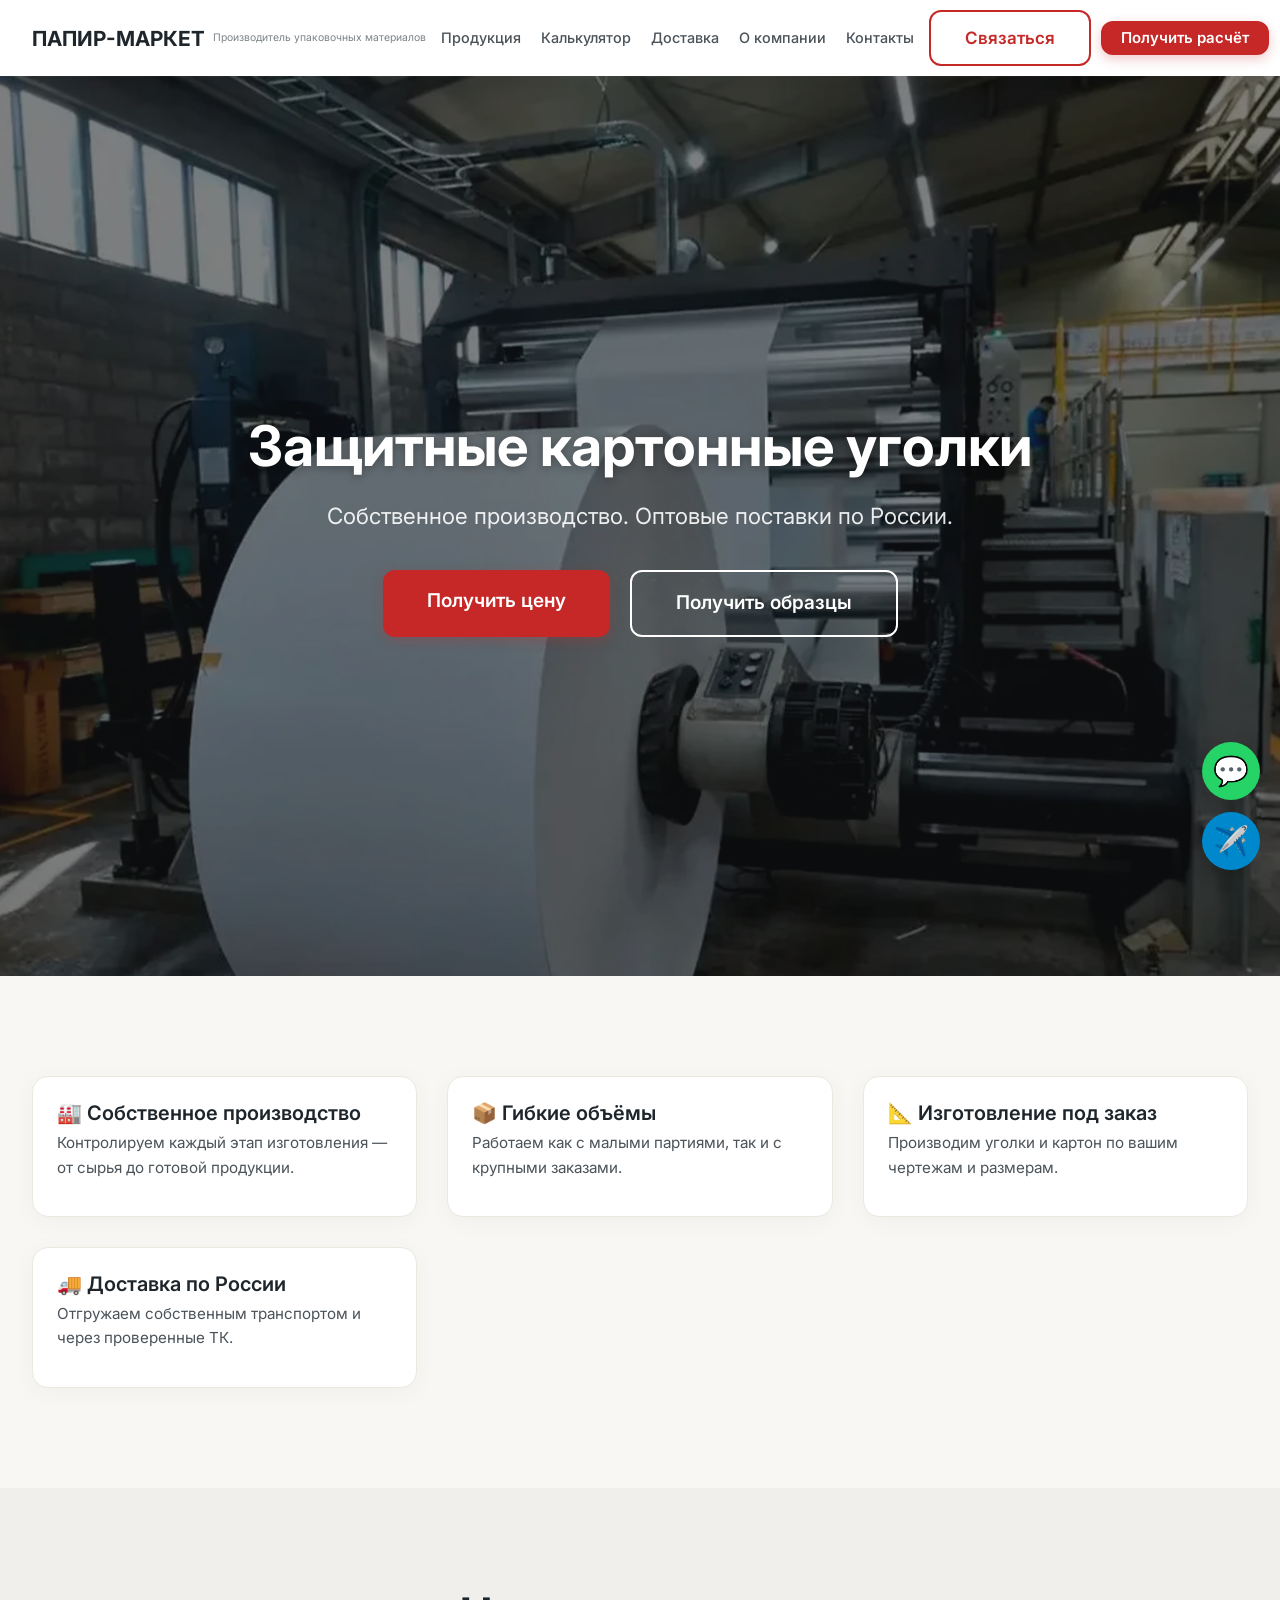
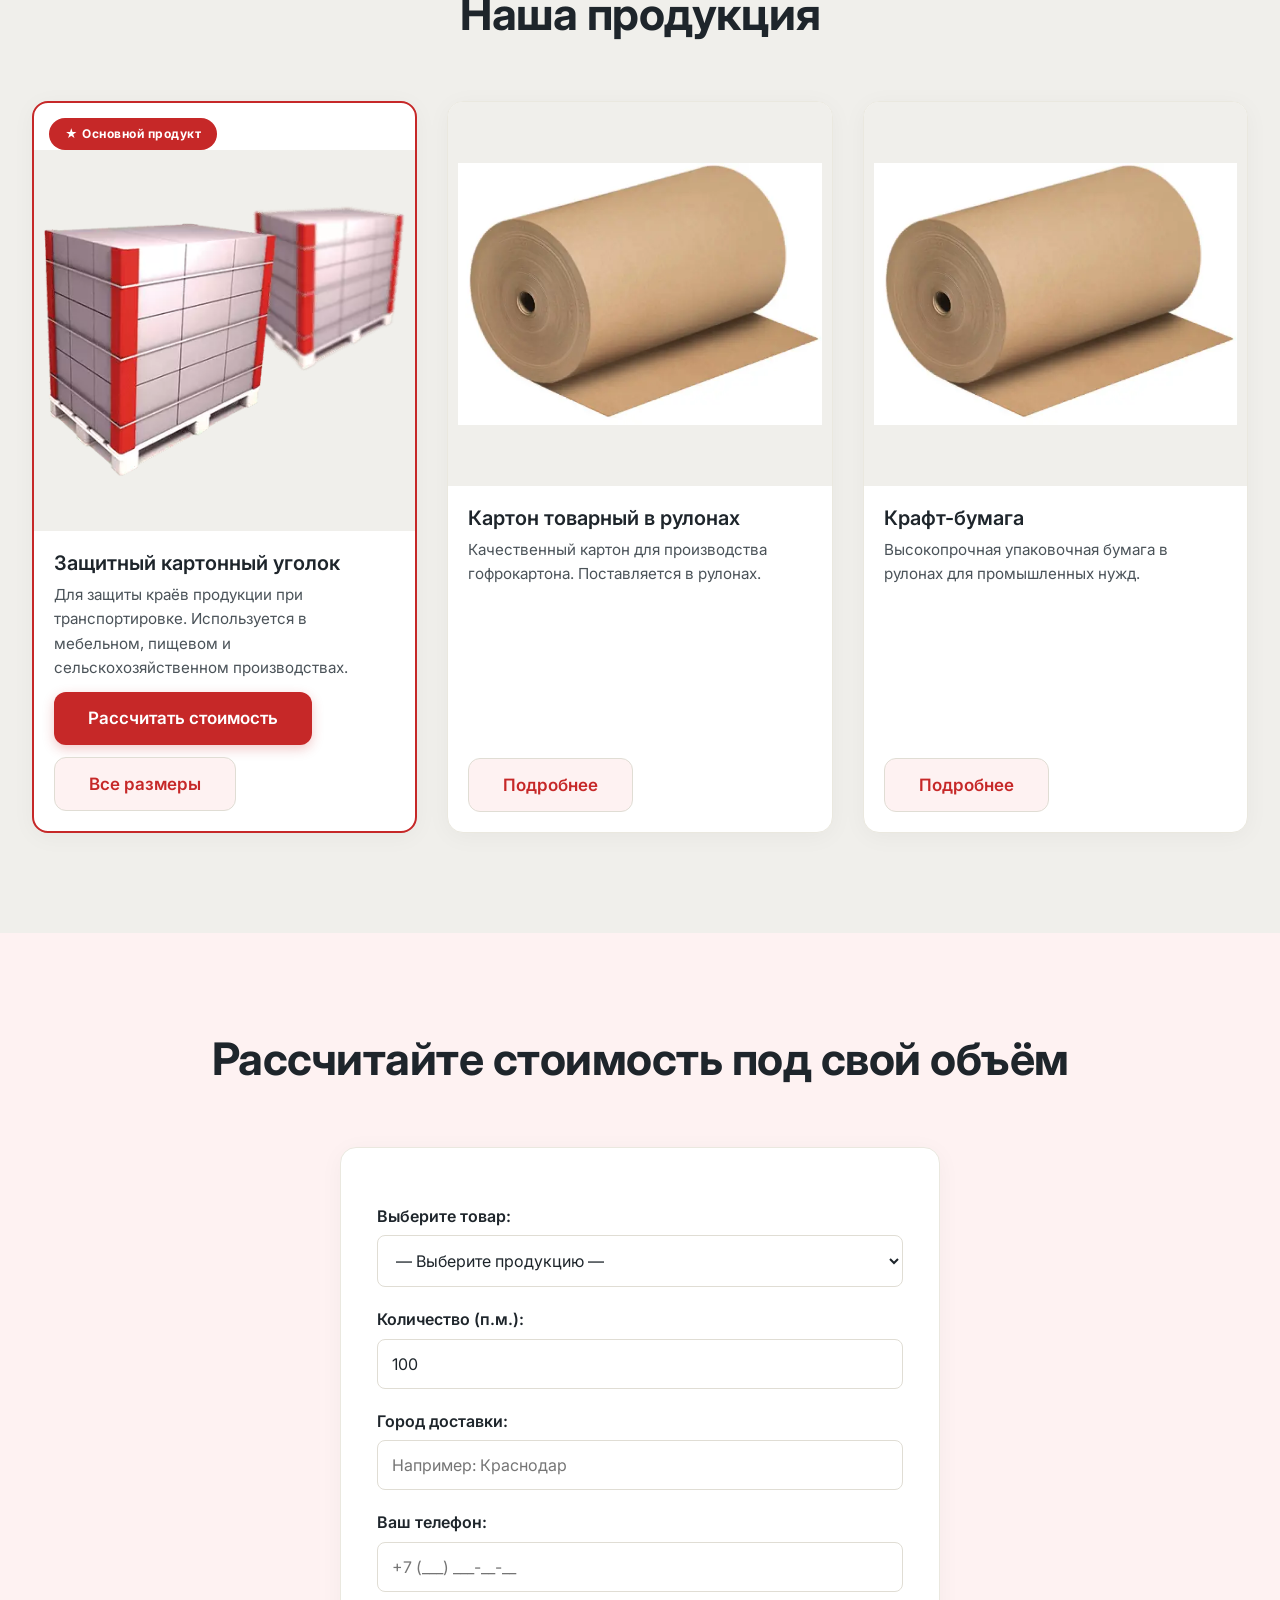
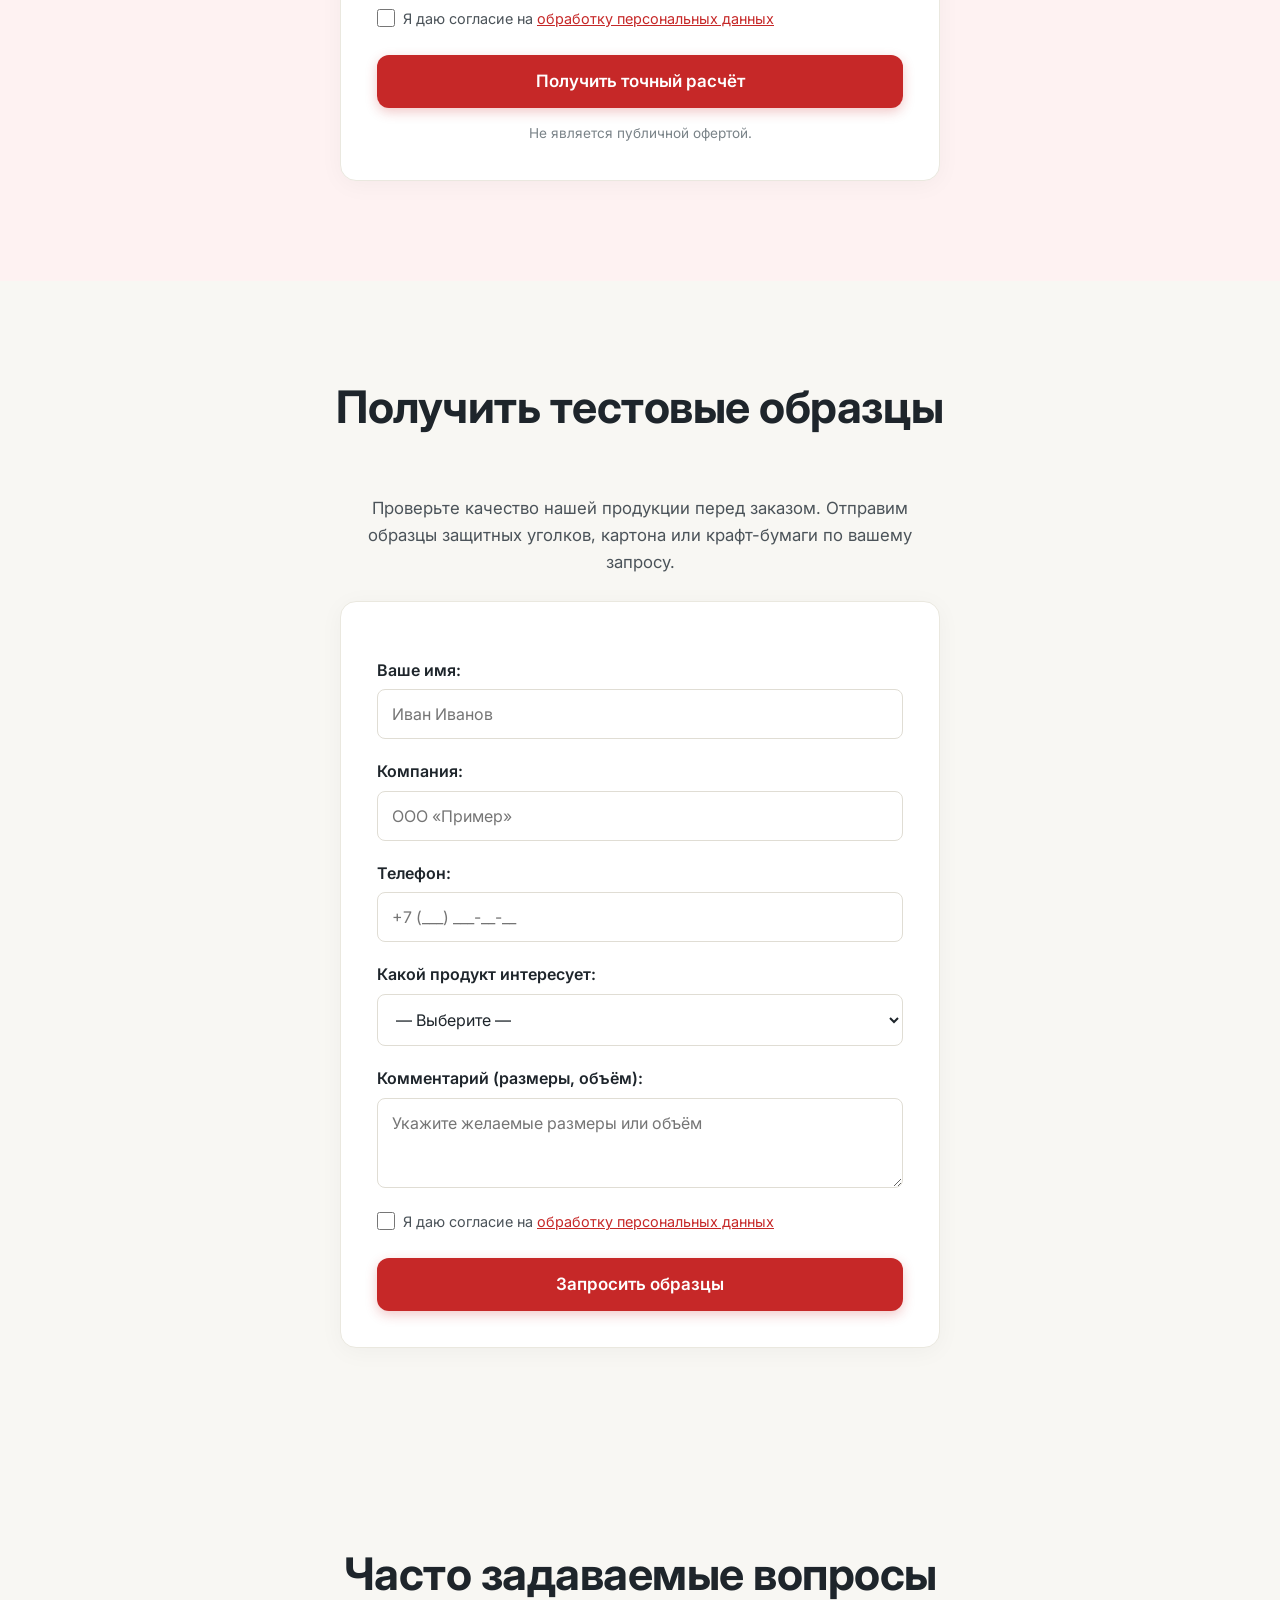
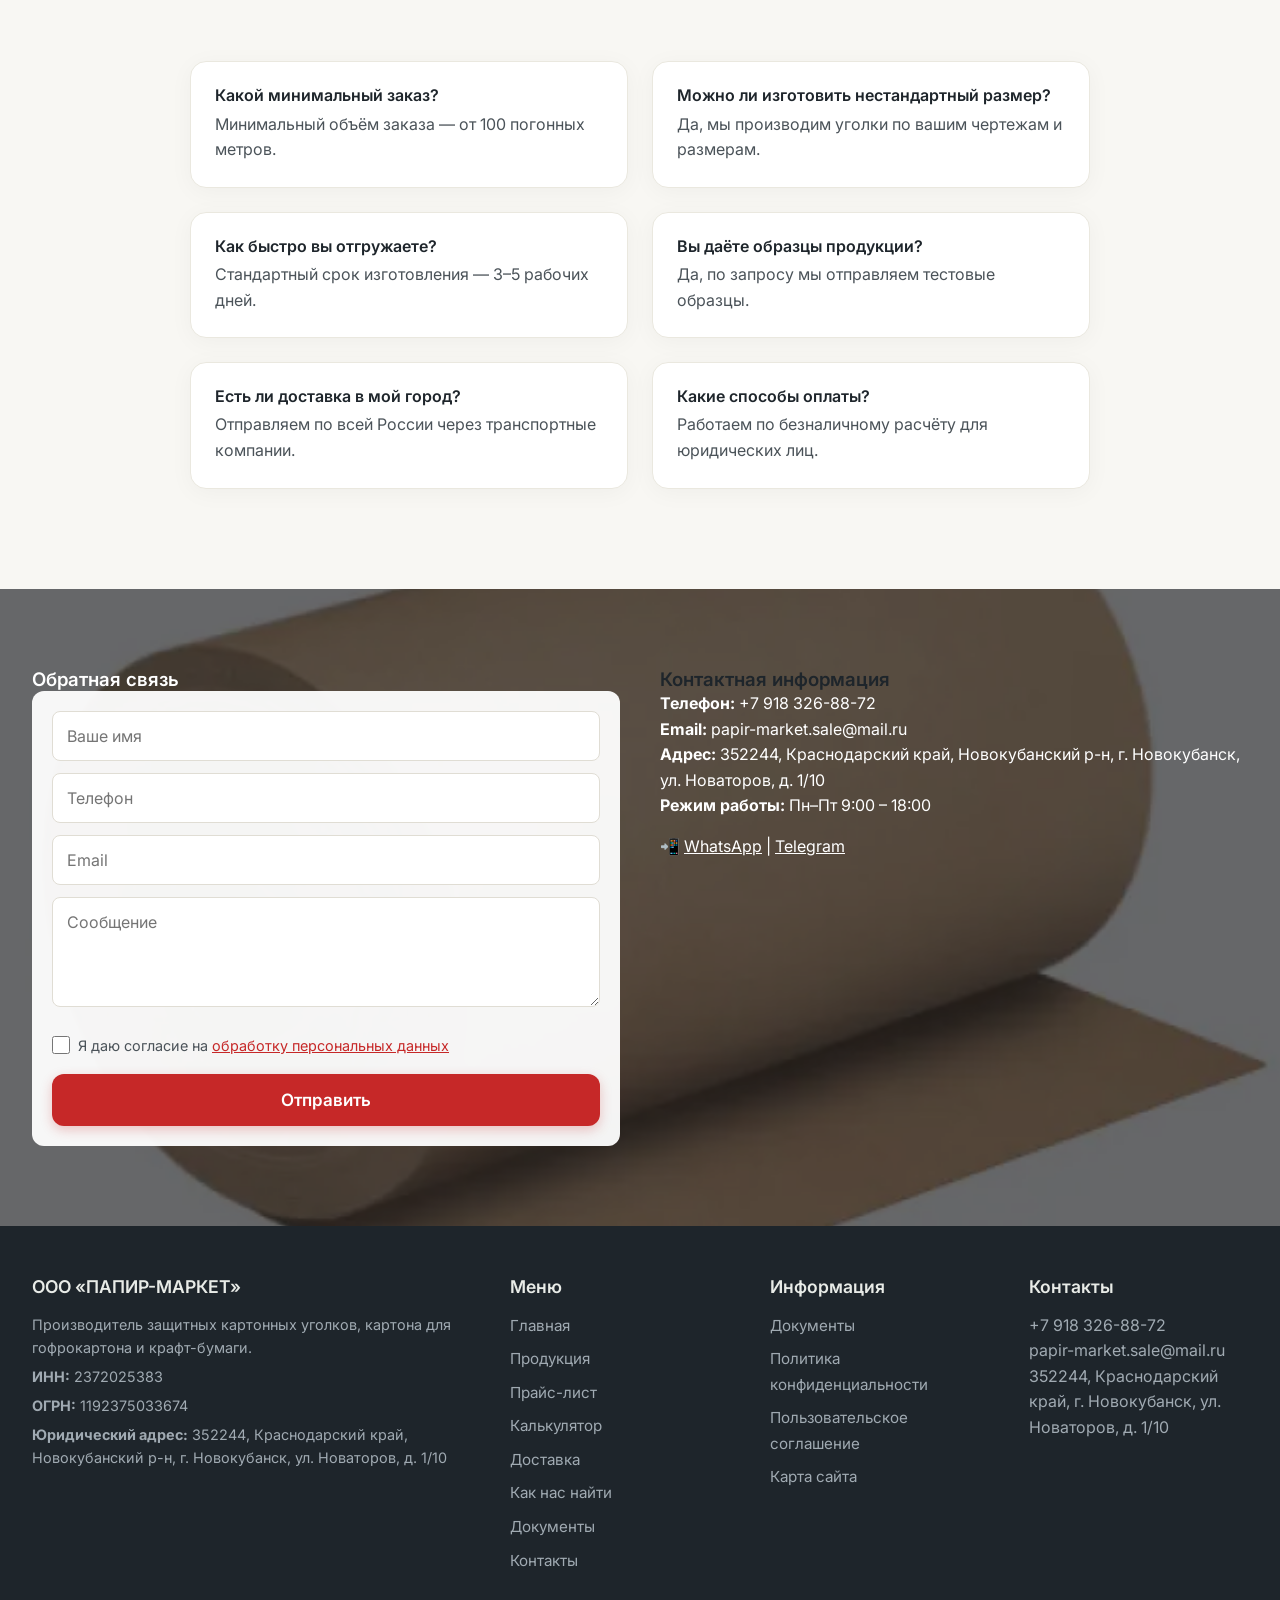
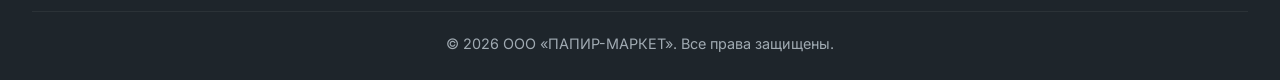
==== commit 9d9dbb16: "Initial commit" ====
--- a/index.html
+++ b/index.html
@@ -5,13 +5,15 @@
     <meta name="viewport" content="width=device-width, initial-scale=1.0">
     <meta name="description" content="Производитель защитных картонных уголков и упаковочных материалов. ООО «ПАПИР-МАРКЕТ». Поставки по ЮФО и России. Получите расчёт стоимости и тестовые образцы.">
     <title>Производитель защитных картонных уголков | ООО «ПАПИР-МАРКЕТ»</title>
+    <link rel="canonical" href="https://papir-market.ru/">
+    <meta property="og:title" content="Производитель защитных картонных уголков | ООО «ПАПИР-МАРКЕТ»">
+    <meta property="og:description" content="Производитель защитных картонных уголков и упаковочных материалов. Поставки по ЮФО и России. Получите расчёт стоимости и тестовые образцы.">
+    <meta property="og:image" content="https://papir-market.ru/images/glavnaya/kart-optimized.webp">
+    <meta property="og:url" content="https://papir-market.ru/">
+    <meta property="og:type" content="website">
     <link rel="stylesheet" href="css/style.css">
     <link rel="preconnect" href="https://fonts.googleapis.com">
     <link href="https://fonts.googleapis.com/css2?family=Inter:opsz,wght@14..32,400;14..32,500;14..32,600;14..32,700&display=swap" rel="stylesheet">
-
-    <!-- ============================================================
-         МИКРОРАЗМЕТКА SCHEMA.ORG
-         ============================================================ -->
     <script type="application/ld+json">
     {
         "@context": "https://schema.org",
@@ -40,16 +42,6 @@
         ]
     }
     </script>
-
-    <script type="application/ld+json">
-    {
-        "@context": "https://schema.org",
-        "@type": "WebSite",
-        "name": "ООО «ПАПИР-МАРКЕТ»",
-        "url": "https://papir-market.ru"
-    }
-    </script>
-
     <script type="application/ld+json">
     {
         "@context": "https://schema.org",
@@ -64,267 +56,241 @@
         ]
     }
     </script>
-
-    <style>
-        /* ============================================================
-           УЛУЧШЕНИЕ ЧИТАЕМОСТИ HERO-ЗАГОЛОВКОВ
-           ============================================================ */
-        .hero-fullscreen h1,
-        .hero-fullscreen .hero-sub {
-            color: #ffffff !important;
-            text-shadow: 0 4px 30px rgba(0, 0, 0, 0.9), 0 2px 10px rgba(0, 0, 0, 0.7);
-        }
-        .hero-fullscreen h1 {
-            font-size: 2.8rem;
-            font-weight: 700;
-            line-height: 1.2;
-            margin-bottom: 20px;
-        }
-        .hero-fullscreen .hero-sub {
-            font-size: 1.2rem;
-            max-width: 700px;
-            margin: 0 auto 30px;
-            opacity: 0.95;
-        }
-
-        @media (max-width: 768px) {
-            .hero-fullscreen h1 {
-                font-size: 1.6rem;
-                text-shadow: 0 4px 25px rgba(0, 0, 0, 0.95), 0 2px 8px rgba(0, 0, 0, 0.8);
-            }
-            .hero-fullscreen .hero-sub {
-                font-size: 0.95rem;
-                text-shadow: 0 2px 15px rgba(0, 0, 0, 0.9);
-            }
-        }
-
-        @media (max-width: 480px) {
-            .hero-fullscreen h1 {
-                font-size: 1.3rem;
-                text-shadow: 0 4px 20px rgba(0, 0, 0, 0.95);
-            }
-        }
-    </style>
 </head>
 <body>
 
-<!-- ============================================================
-     ШАПКА
-     ============================================================ -->
-<header>
-    <div class="container header-container">
-        <div class="logo">
-            <a href="index.html">
-                <span class="logo-text">ПАПИР-МАРКЕТ</span>
-                <span class="logo-sub">Производитель упаковочных материалов</span>
+<!-- ШАПКА v2.0 -->
+<header class="header">
+    <div class="container header__container">
+        <div class="header__logo">
+            <a href="index.html" class="header__logo-link">
+                <span class="header__logo-text">ПАПИР-МАРКЕТ</span>
+                <span class="header__logo-sub">Производитель упаковочных материалов</span>
             </a>
         </div>
-        <nav>
-            <ul id="mainNav">
-                <li><a href="index.html" class="active">Главная</a></li>
-                <li><a href="catalog.html">Продукция</a></li>
-                <li><a href="price.html">Прайс-лист</a></li>
-                <li><a href="calculator.html">Калькулятор</a></li>
-                <li><a href="delivery.html">Доставка</a></li>
-                <li><a href="find-us.html">Как нас найти</a></li>
-                <li><a href="docs.html">Документы</a></li>
-                <li><a href="contacts.html">Контакты</a></li>
+        <nav class="header__nav">
+            <ul class="header__menu">
+                <li class="header__menu-item"><a href="catalog.html" class="header__menu-link">Продукция</a></li>
+                <li class="header__menu-item"><a href="calculator.html" class="header__menu-link">Калькулятор</a></li>
+                <li class="header__menu-item"><a href="delivery.html" class="header__menu-link">Доставка</a></li>
+                <li class="header__menu-item">
+                    <span class="header__menu-link">О компании</span>
+                    <ul class="header__submenu">
+                        <li class="header__submenu-item"><a href="docs.html" class="header__submenu-link">Документы</a></li>
+                        <li class="header__submenu-item"><a href="docs.html#requisites" class="header__submenu-link">Реквизиты</a></li>
+                    </ul>
+                </li>
+                <li class="header__menu-item">
+                    <span class="header__menu-link">Контакты</span>
+                    <ul class="header__submenu">
+                        <li class="header__submenu-item"><a href="find-us.html" class="header__submenu-link">Как нас найти</a></li>
+                        <li class="header__submenu-item"><a href="contacts.html" class="header__submenu-link">Обратная связь</a></li>
+                    </ul>
+                </li>
             </ul>
         </nav>
-        <div class="header-right">
-            <a href="tel:+79183268872" class="header-phone">+7 918 326-88-72</a>
-            <a href="calculator.html" class="btn btn-primary btn-sm">Получить расчёт</a>
-            <button class="mobile-menu-toggle" id="mobileMenuToggle" aria-label="Меню">☰</button>
+        <div class="header__right">
+            <div class="header__contact-btn">
+                <button class="btn btn--outline header__contact-toggle" id="contactToggle">Связаться</button>
+                <ul class="header__contact-dropdown" id="contactDropdown">
+                    <li class="header__contact-item"><a href="tel:+79183268872" class="header__contact-link">📞 Позвонить</a></li>
+                    <li class="header__contact-item"><a href="https://wa.me/79183268872" target="_blank" class="header__contact-link">💬 WhatsApp</a></li>
+                    <li class="header__contact-item"><a href="https://t.me/in4707" target="_blank" class="header__contact-link">✈️ Telegram</a></li>
+                    <li class="header__contact-item"><a href="mailto:papir-market.sale@mail.ru" class="header__contact-link">✉️ E-mail</a></li>
+                </ul>
+            </div>
+            <a href="calculator.html" class="btn btn--primary btn--small">Получить расчёт</a>
+            <button class="header__burger" id="mobileMenuToggle" aria-label="Меню">☰</button>
         </div>
     </div>
 </header>
 
-<!-- ============================================================
-     HERO — ПЕРВЫЙ ЭКРАН
-     ============================================================ -->
-<section class="hero-fullscreen" style="background-image: url('images/glavnaya/hero-bg.webp');">
-    <div class="hero-overlay"></div>
-    <div class="container hero-content">
-        <h1>Производитель защитных картонных уголков</h1>
-        <p class="hero-sub">
-            Изготавливаем лайнер и крафт-бумагу. Поставки по ЮФО и России напрямую от производителя.
-        </p>
-        <div class="hero-buttons">
-            <a href="calculator.html" class="btn btn-primary btn-large">Получить расчёт стоимости</a>
-            <a href="#samples" class="btn btn-outline-light btn-large" onclick="document.getElementById('samplesForm').scrollIntoView({behavior:'smooth'}); return false;">Получить тестовые образцы</a>
-        </div>
-    </div>
-    <div class="hero-features-bar">
-        <div class="container hero-features">
-            <span>✔ Собственное производство</span>
-            <span>✔ Работаем с 2019 года</span>
-            <span>✔ Поставки по России</span>
-            <span>✔ Изготовление под заказ</span>
-        </div>
-    </div>
-</section>
-
-<!-- ============================================================
-     ПРОДУКЦИЯ
-     ============================================================ -->
-<section class="section">
-    <div class="container">
-        <h2 class="section-title">Наша продукция</h2>
-        <div class="category-grid">
-
-            <!-- 1. Уголок — ГЛАВНЫЙ ПРОДУКТ -->
-            <div class="category-card featured">
-                <span class="product-badge">★ Основной продукт</span>
-                <img src="images/glavnaya/kart-optimized.webp" alt="Защитные картонные уголки для упаковки продукции" loading="lazy" onerror="this.src='images/zaglushki/no-image.webp'">
-                <h3>Защитный картонный уголок</h3>
-                <p>
-                    Для защиты краёв продукции при транспортировке. Используется в мебельном, пищевом и сельскохозяйственном производствах.
-                </p>
-                <div class="category-actions">
-                    <a href="product.html?id=1359" class="btn btn-primary">Рассчитать стоимость</a>
-                    <a href="catalog.html?category=corner" class="btn btn-secondary">Все размеры</a>
+<!-- МОБИЛЬНОЕ МЕНЮ -->
+<div class="mobile-menu" id="mobileMenu">
+    <div class="mobile-menu__header">
+        <span class="mobile-menu__logo">ПАПИР-МАРКЕТ</span>
+        <button class="mobile-menu__close" id="mobileMenuClose" aria-label="Закрыть">✕</button>
+    </div>
+    <ul class="mobile-menu__list">
+        <li class="mobile-menu__item"><a href="index.html" class="mobile-menu__link">Главная</a></li>
+        <li class="mobile-menu__item"><a href="catalog.html" class="mobile-menu__link">Продукция</a></li>
+        <li class="mobile-menu__item"><a href="calculator.html" class="mobile-menu__link">Калькулятор</a></li>
+        <li class="mobile-menu__item"><a href="delivery.html" class="mobile-menu__link">Доставка</a></li>
+        <li class="mobile-menu__item">
+            <span class="mobile-menu__link" style="border-bottom:none;">О компании</span>
+            <ul class="mobile-menu__sublist">
+                <li><a href="docs.html" class="mobile-menu__sublink">Документы</a></li>
+                <li><a href="docs.html#requisites" class="mobile-menu__sublink">Реквизиты</a></li>
+            </ul>
+        </li>
+        <li class="mobile-menu__item">
+            <span class="mobile-menu__link" style="border-bottom:none;">Контакты</span>
+            <ul class="mobile-menu__sublist">
+                <li><a href="find-us.html" class="mobile-menu__sublink">Как нас найти</a></li>
+                <li><a href="contacts.html" class="mobile-menu__sublink">Обратная связь</a></li>
+            </ul>
+        </li>
+    </ul>
+    <div class="mobile-menu__cta">
+        <a href="calculator.html" class="btn btn--primary">Получить расчёт</a>
+    </div>
+    <div class="mobile-menu__contacts">
+        <a href="tel:+79183268872">📞 Позвонить</a>
+        <a href="https://wa.me/79183268872" target="_blank">💬 WhatsApp</a>
+        <a href="https://t.me/in4707" target="_blank">✈️ Telegram</a>
+        <a href="mailto:papir-market.sale@mail.ru">✉️ E-mail</a>
+    </div>
+</div>
+
+<section class="hero" style="background-image: url('images/glavnaya/hero-bg.webp');">
+    <div class="hero__overlay"></div>
+    <div class="hero__content">
+        <h1 class="hero__title">Защитные картонные уголки</h1>
+        <p class="hero__subtitle">Собственное производство. Оптовые поставки по России.</p>
+        <div class="hero__actions">
+            <a href="calculator.html" class="btn btn--primary btn--large">Получить цену</a>
+            <a href="#samples" class="btn btn--outline-light btn--large">Получить образцы</a>
+        </div>
+    </div>
+</section>
+
+<section class="section" data-section-name="Преимущества">
+    <div class="container">
+        <div class="card-grid">
+            <div class="card card--simple">
+                <h3 class="card__title">🏭 Собственное производство</h3>
+                <p class="card__text">Контролируем каждый этап изготовления — от сырья до готовой продукции.</p>
+            </div>
+            <div class="card card--simple">
+                <h3 class="card__title">📦 Гибкие объёмы</h3>
+                <p class="card__text">Работаем как с малыми партиями, так и с крупными заказами.</p>
+            </div>
+            <div class="card card--simple">
+                <h3 class="card__title">📐 Изготовление под заказ</h3>
+                <p class="card__text">Производим уголки и картон по вашим чертежам и размерам.</p>
+            </div>
+            <div class="card card--simple">
+                <h3 class="card__title">🚚 Доставка по России</h3>
+                <p class="card__text">Отгружаем собственным транспортом и через проверенные ТК.</p>
+            </div>
+        </div>
+    </div>
+</section>
+
+<section class="section section--gray" data-section-name="Продукция">
+    <div class="container">
+        <h2 class="section__title">Наша продукция</h2>
+        <div class="card-grid">
+            <div class="card card--featured">
+                <span class="card__badge">★ Основной продукт</span>
+                <img src="images/glavnaya/kart-optimized.webp" alt="Защитные картонные уголки" width="800" height="800" class="card__image" loading="lazy" onerror="this.src='images/zaglushki/no-image.webp'">
+                <div class="card__body">
+                    <h3 class="card__title">Защитный картонный уголок</h3>
+                    <p class="card__text">Для защиты краёв продукции при транспортировке. Используется в мебельном, пищевом и сельскохозяйственном производствах.</p>
+                    <div class="card__actions">
+                        <a href="product.html?id=1359" class="btn btn--primary">Рассчитать стоимость</a>
+                        <a href="catalog.html?category=corner" class="btn btn--secondary">Все размеры</a>
+                    </div>
                 </div>
             </div>
 
-            <!-- 2. Лайнер — ИСПРАВЛЕННЫЙ ТЕКСТ -->
-            <div class="category-card">
-                <img src="images/glavnaya/KARTON.webp" alt="Картон для плоских слоёв гофрокартона в рулонах" loading="lazy" onerror="this.src='images/zaglushki/no-image.webp'">
-                <h3>Картон для гофрокартона (лайнер)</h3>
-                <p>
-                    Картон товарный в рулонах. Качественная экологически чистая продукция. Реализуется рулонами.
-                </p>
-                <div class="category-actions">
-                    <a href="catalog.html?category=liner" class="btn btn-secondary">Подробнее</a>
+            <div class="card">
+                <img src="images/glavnaya/KARTON.webp" alt="Картон товарный в рулонах" width="800" height="800" class="card__image" loading="lazy" onerror="this.src='images/zaglushki/no-image.webp'">
+                <div class="card__body">
+                    <h3 class="card__title">Картон товарный в рулонах</h3>
+                    <p class="card__text">Качественный картон для производства гофрокартона. Поставляется в рулонах.</p>
+                    <div class="card__actions">
+                        <a href="catalog.html?category=karton" class="btn btn--secondary">Подробнее</a>
+                    </div>
                 </div>
             </div>
 
-            <!-- 3. Крафт-бумага -->
-            <div class="category-card">
-                <img src="images/glavnaya/kraft.webp" alt="Крафт-бумага в рулонах для промышленных нужд" loading="lazy" onerror="this.src='images/zaglushki/no-image.webp'">
-                <h3>Крафт-бумага</h3>
-                <p>
-                    Высокопрочная упаковочная бумага в рулонах для промышленных нужд.
-                </p>
-                <div class="category-actions">
-                    <a href="catalog.html?category=fluting" class="btn btn-secondary">Подробнее</a>
+            <div class="card">
+                <img src="images/glavnaya/kraft.webp" alt="Крафт-бумага" width="800" height="800" class="card__image" loading="lazy" onerror="this.src='images/zaglushki/no-image.webp'">
+                <div class="card__body">
+                    <h3 class="card__title">Крафт-бумага</h3>
+                    <p class="card__text">Высокопрочная упаковочная бумага в рулонах для промышленных нужд.</p>
+                    <div class="card__actions">
+                        <a href="catalog.html?category=fluting" class="btn btn--secondary">Подробнее</a>
+                    </div>
                 </div>
             </div>
-
-        </div>
-    </div>
-</section>
-
-<!-- ============================================================
-     ПРЕИМУЩЕСТВА
-     ============================================================ -->
-<section class="section section-gray">
-    <div class="container">
-        <h2 class="section-title">Почему выбирают ПАПИР-МАРКЕТ</h2>
-        <div class="category-grid">
-            <div class="category-card">
-                <h3>🏭 Собственное производство</h3>
-                <p>Контролируем каждый этап изготовления — от сырья до готовой продукции.</p>
-            </div>
-            <div class="category-card">
-                <h3>📦 Гибкие объёмы</h3>
-                <p>Работаем как с малыми партиями, так и с крупными заказами.</p>
-            </div>
-            <div class="category-card">
-                <h3>📐 Изготовление под заказ</h3>
-                <p>Производим уголки и картон по вашим чертежам и размерам.</p>
-            </div>
-            <div class="category-card">
-                <h3>🚚 Доставка по России</h3>
-                <p>Отгружаем собственным транспортом и через проверенные ТК.</p>
-            </div>
-        </div>
-    </div>
-</section>
-
-<!-- ============================================================
-     КАЛЬКУЛЯТОР С ЗАЯВКОЙ
-     ============================================================ -->
-<section class="section section-light-green">
-    <div class="container">
-        <h2 class="section-title">Рассчитайте стоимость под свой объём</h2>
-        <div class="calc-container">
+        </div>
+    </div>
+</section>
+
+<section class="section section--accent" data-section-name="Калькулятор">
+    <div class="container">
+        <h2 class="section__title">Рассчитайте стоимость под свой объём</h2>
+        <div class="form-container">
             <form id="calcForm">
-                <label for="indexProductSelect">Выберите товар:</label>
-                <select id="indexProductSelect" required>
+                <label class="form-label" for="indexProductSelect">Выберите товар:</label>
+                <select id="indexProductSelect" class="form-select" required>
                     <option value="">— Выберите продукцию —</option>
                 </select>
 
-                <label for="indexQuantity">Количество (п.м.):</label>
-                <input type="number" id="indexQuantity" value="100" min="1" step="1" required>
-
-                <label for="indexCity">Город доставки:</label>
-                <input type="text" id="indexCity" placeholder="Например: Краснодар" required>
-
-                <label for="indexPhone">Ваш телефон:</label>
-                <input type="tel" id="indexPhone" placeholder="+7 (___) ___-__-__" required>
-
-                <label class="consent-checkbox">
+                <label class="form-label" for="indexQuantity">Количество (п.м.):</label>
+                <input type="number" id="indexQuantity" class="form-input" value="100" min="1" step="1" required>
+
+                <label class="form-label" for="indexCity">Город доставки:</label>
+                <input type="text" id="indexCity" class="form-input" placeholder="Например: Краснодар" required>
+
+                <label class="form-label" for="indexPhone">Ваш телефон:</label>
+                <input type="tel" id="indexPhone" class="form-input" placeholder="+7 (___) ___-__-__" required>
+
+                <label class="form-consent">
                     <input type="checkbox" name="personal_data_consent" value="yes" required>
                     <span>Я даю согласие на <a href="policy.html" target="_blank">обработку персональных данных</a></span>
                 </label>
 
-                <button type="submit" class="btn btn-primary" style="width:100%; margin-top:15px;" id="indexCalcBtn">
-                    Получить точный расчёт
-                </button>
+                <button type="submit" class="btn btn--primary form-submit">Получить точный расчёт</button>
             </form>
-
-            <div id="indexResult" class="calc-result" style="display:none;">
+            <div id="indexResult" class="form-result">
                 <p>✅ Спасибо! Ваш запрос отправлен.</p>
                 <p style="font-size:0.9rem;color:var(--text-secondary);">Менеджер свяжется с вами в течение 15 минут.</p>
             </div>
-
-            <p class="disclaimer">Не является публичной офертой.</p>
-        </div>
-    </div>
-</section>
-
-<!-- ============================================================
-     ТЕСТОВЫЕ ОБРАЗЦЫ — НОВЫЙ БЛОК
-     ============================================================ -->
-<section class="section" id="samples">
-    <div class="container">
-        <h2 class="section-title">Получить тестовые образцы</h2>
+            <p class="form-disclaimer">Не является публичной офертой.</p>
+        </div>
+    </div>
+</section>
+
+<section class="section" data-section-name="Образцы">
+    <div class="container">
+        <h2 class="section__title">Получить тестовые образцы</h2>
         <div style="max-width:600px; margin:0 auto;">
             <p style="text-align:center; color:var(--text-secondary); margin-bottom:25px; font-size:1.05rem;">
                 Проверьте качество нашей продукции перед заказом. Отправим образцы защитных уголков, картона или крафт-бумаги по вашему запросу.
             </p>
-            <div class="calc-container" style="max-width:100%;">
+            <div class="form-container">
                 <form id="samplesForm">
-                    <label for="samplesName">Ваше имя:</label>
-                    <input type="text" id="samplesName" placeholder="Иван Иванов" required>
-
-                    <label for="samplesCompany">Компания:</label>
-                    <input type="text" id="samplesCompany" placeholder="ООО «Пример»">
-
-                    <label for="samplesPhone">Телефон:</label>
-                    <input type="tel" id="samplesPhone" placeholder="+7 (___) ___-__-__" required>
-
-                    <label for="samplesProduct">Какой продукт интересует:</label>
-                    <select id="samplesProduct" required>
+                    <label class="form-label" for="samplesName">Ваше имя:</label>
+                    <input type="text" id="samplesName" class="form-input" placeholder="Иван Иванов" required>
+
+                    <label class="form-label" for="samplesCompany">Компания:</label>
+                    <input type="text" id="samplesCompany" class="form-input" placeholder="ООО «Пример»">
+
+                    <label class="form-label" for="samplesPhone">Телефон:</label>
+                    <input type="tel" id="samplesPhone" class="form-input" placeholder="+7 (___) ___-__-__" required>
+
+                    <label class="form-label" for="samplesProduct">Какой продукт интересует:</label>
+                    <select id="samplesProduct" class="form-select" required>
                         <option value="">— Выберите —</option>
                         <option value="уголки">Защитные картонные уголки</option>
-                        <option value="лайнер">Картон для гофрокартона (лайнер)</option>
+                        <option value="картон">Картон товарный в рулонах</option>
                         <option value="крафт">Крафт-бумага</option>
                     </select>
 
-                    <label for="samplesComment">Комментарий (размеры, объём):</label>
-                    <textarea id="samplesComment" rows="3" placeholder="Укажите желаемые размеры или объём"></textarea>
-
-                    <label class="consent-checkbox">
+                    <label class="form-label" for="samplesComment">Комментарий (размеры, объём):</label>
+                    <textarea id="samplesComment" class="form-textarea" rows="3" placeholder="Укажите желаемые размеры или объём"></textarea>
+
+                    <label class="form-consent">
                         <input type="checkbox" name="personal_data_consent" value="yes" required>
                         <span>Я даю согласие на <a href="policy.html" target="_blank">обработку персональных данных</a></span>
                     </label>
 
-                    <button type="submit" class="btn btn-primary" style="width:100%; margin-top:15px;">
-                        Запросить образцы
-                    </button>
+                    <button type="submit" class="btn btn--primary form-submit">Запросить образцы</button>
                 </form>
-                <div id="samplesResult" class="calc-result" style="display:none;">
+                <div id="samplesResult" class="form-result">
                     <p>✅ Спасибо! Запрос на образцы отправлен.</p>
                     <p style="font-size:0.9rem;color:var(--text-secondary);">Менеджер свяжется с вами для уточнения деталей.</p>
                 </div>
@@ -333,78 +299,35 @@
     </div>
 </section>
 
-<!-- ============================================================
-     ПРОИЗВОДСТВО
-     ============================================================ -->
-<section class="section section-gray">
-    <div class="container">
-        <h2 class="section-title">Производство</h2>
-        <div style="max-width:800px; margin:0 auto; text-align:center;">
-            <p style="font-size:1.1rem; color:var(--text-secondary); margin-bottom:20px;">
-                ООО «ПАПИР-МАРКЕТ» осуществляет деятельность в сфере производства бумаги и картона с 2019 года. Мы производим защитные уголки, картон для гофрокартона и крафт-бумагу на собственном оборудовании.
-            </p>
-            <div style="display:grid; grid-template-columns:1fr 1fr 1fr; gap:15px;">
-                <img src="images/obshie/001.png" alt="Производство картона в цехе ПАПИР-МАРКЕТ" style="border-radius:8px; width:100%; height:150px; object-fit:cover;" onerror="this.src='images/zaglushki/no-image.webp'">
-                <img src="images/obshie/002.jpg" alt="Оборудование для производства картонных уголков" style="border-radius:8px; width:100%; height:150px; object-fit:cover;" onerror="this.src='images/zaglushki/no-image.webp'">
-                <img src="images/obshie/003.webp" alt="Готовая продукция на складе ПАПИР-МАРКЕТ" style="border-radius:8px; width:100%; height:150px; object-fit:cover;" onerror="this.src='images/zaglushki/no-image.webp'">
-            </div>
-        </div>
-    </div>
-</section>
-
-<!-- ============================================================
-     FAQ
-     ============================================================ -->
-<section class="section">
-    <div class="container">
-        <h2 class="section-title">Часто задаваемые вопросы</h2>
-        <div class="faq-grid">
-            <div class="faq-item">
-                <h4>Какой минимальный заказ?</h4>
-                <p>Минимальный объём заказа — от 100 погонных метров.</p>
-            </div>
-            <div class="faq-item">
-                <h4>Можно ли изготовить нестандартный размер?</h4>
-                <p>Да, мы производим уголки по вашим чертежам и размерам.</p>
-            </div>
-            <div class="faq-item">
-                <h4>Как быстро вы отгружаете?</h4>
-                <p>Стандартный срок изготовления — 3–5 рабочих дней.</p>
-            </div>
-            <div class="faq-item">
-                <h4>Вы даёте образцы продукции?</h4>
-                <p>Да, по запросу мы отправляем тестовые образцы.</p>
-            </div>
-            <div class="faq-item">
-                <h4>Есть ли доставка в мой город?</h4>
-                <p>Отправляем по всей России через транспортные компании.</p>
-            </div>
-            <div class="faq-item">
-                <h4>Какие способы оплаты?</h4>
-                <p>Работаем по безналичному расчёту для юридических лиц.</p>
-            </div>
-        </div>
-    </div>
-</section>
-
-<!-- ============================================================
-     КОНТАКТЫ
-     ============================================================ -->
-<section class="section contacts-fullscreen" style="background-image: url('images/obshie/004.webp');">
-    <div class="contacts-overlay"></div>
-    <div class="container contacts-grid">
+<section class="section" data-section-name="FAQ">
+    <div class="container">
+        <h2 class="section__title">Часто задаваемые вопросы</h2>
+        <div style="display:grid; grid-template-columns:1fr 1fr; gap:24px; max-width:900px; margin:0 auto;">
+            <div class="card card--simple"><h4 style="margin-bottom:6px;">Какой минимальный заказ?</h4><p style="color:var(--text-secondary); margin:0;">Минимальный объём заказа — от 100 погонных метров.</p></div>
+            <div class="card card--simple"><h4 style="margin-bottom:6px;">Можно ли изготовить нестандартный размер?</h4><p style="color:var(--text-secondary); margin:0;">Да, мы производим уголки по вашим чертежам и размерам.</p></div>
+            <div class="card card--simple"><h4 style="margin-bottom:6px;">Как быстро вы отгружаете?</h4><p style="color:var(--text-secondary); margin:0;">Стандартный срок изготовления — 3–5 рабочих дней.</p></div>
+            <div class="card card--simple"><h4 style="margin-bottom:6px;">Вы даёте образцы продукции?</h4><p style="color:var(--text-secondary); margin:0;">Да, по запросу мы отправляем тестовые образцы.</p></div>
+            <div class="card card--simple"><h4 style="margin-bottom:6px;">Есть ли доставка в мой город?</h4><p style="color:var(--text-secondary); margin:0;">Отправляем по всей России через транспортные компании.</p></div>
+            <div class="card card--simple"><h4 style="margin-bottom:6px;">Какие способы оплаты?</h4><p style="color:var(--text-secondary); margin:0;">Работаем по безналичному расчёту для юридических лиц.</p></div>
+        </div>
+    </div>
+</section>
+
+<section class="contacts-fullscreen" style="position:relative; background-image:url('images/obshie/004.webp'); background-size:cover; background-position:center; padding:80px 0; color:#fff;">
+    <div class="contacts-overlay" style="position:absolute; top:0; left:0; width:100%; height:100%; background:var(--bg-contacts-overlay); z-index:1;"></div>
+    <div class="container" style="position:relative; z-index:2; display:grid; grid-template-columns:1fr 1fr; gap:40px;">
         <div>
             <h3 style="color:#fff;">Обратная связь</h3>
-            <form id="contactForm" style="display:flex;flex-direction:column;gap:12px;background:rgba(255,255,255,0.95);padding:20px;border-radius:8px;">
-                <input type="text" name="name" placeholder="Ваше имя" required>
-                <input type="tel" name="phone" placeholder="Телефон" required>
-                <input type="email" name="email" placeholder="Email">
-                <textarea name="message" placeholder="Сообщение" rows="4"></textarea>
-                <label class="consent-checkbox">
+            <form id="contactForm" style="display:flex; flex-direction:column; gap:12px; background:rgba(255,255,255,0.95); padding:20px; border-radius:12px;">
+                <input type="text" name="name" class="form-input" placeholder="Ваше имя" required>
+                <input type="tel" name="phone" class="form-input" placeholder="Телефон" required>
+                <input type="email" name="email" class="form-input" placeholder="Email">
+                <textarea name="message" class="form-textarea" placeholder="Сообщение" rows="4"></textarea>
+                <label class="form-consent">
                     <input type="checkbox" name="personal_data_consent" value="yes" required>
                     <span>Я даю согласие на <a href="policy.html" target="_blank">обработку персональных данных</a></span>
                 </label>
-                <button type="submit" class="btn btn-primary">Отправить</button>
+                <button type="submit" class="btn btn--primary">Отправить</button>
             </form>
         </div>
         <div style="color:#fff;">
@@ -421,22 +344,19 @@
     </div>
 </section>
 
-<!-- ============================================================
-     ПОДВАЛ
-     ============================================================ -->
-<footer>
-    <div class="container">
-        <div class="footer-grid">
+<footer class="footer">
+    <div class="container">
+        <div class="footer__grid">
             <div>
-                <h4>ООО «ПАПИР-МАРКЕТ»</h4>
-                <p style="font-size:0.9rem;">Производитель защитных картонных уголков, картона для гофрокартона и крафт-бумаги.</p>
-                <p><strong>ИНН:</strong> 2372025383</p>
-                <p><strong>ОГРН:</strong> 1192375033674</p>
-                <p><strong>Юридический адрес:</strong> 352244, Краснодарский край, Новокубанский р-н, г. Новокубанск, ул. Новаторов, д. 1/10</p>
+                <h4 class="footer__col-title">ООО «ПАПИР-МАРКЕТ»</h4>
+                <p class="footer__text">Производитель защитных картонных уголков, картона для гофрокартона и крафт-бумаги.</p>
+                <p class="footer__text"><strong>ИНН:</strong> 2372025383</p>
+                <p class="footer__text"><strong>ОГРН:</strong> 1192375033674</p>
+                <p class="footer__text"><strong>Юридический адрес:</strong> 352244, Краснодарский край, Новокубанский р-н, г. Новокубанск, ул. Новаторов, д. 1/10</p>
             </div>
             <div>
-                <h4>Меню</h4>
-                <ul>
+                <h4 class="footer__col-title">Меню</h4>
+                <ul class="footer__links">
                     <li><a href="index.html">Главная</a></li>
                     <li><a href="catalog.html">Продукция</a></li>
                     <li><a href="price.html">Прайс-лист</a></li>
@@ -448,8 +368,8 @@
                 </ul>
             </div>
             <div>
-                <h4>Информация</h4>
-                <ul>
+                <h4 class="footer__col-title">Информация</h4>
+                <ul class="footer__links">
                     <li><a href="docs.html">Документы</a></li>
                     <li><a href="policy.html">Политика конфиденциальности</a></li>
                     <li><a href="agreement.html">Пользовательское соглашение</a></li>
@@ -457,180 +377,27 @@
                 </ul>
             </div>
             <div>
-                <h4>Контакты</h4>
-                <p><a href="tel:+79183268872">+7 918 326-88-72</a></p>
-                <p><a href="mailto:papir-market.sale@mail.ru">papir-market.sale@mail.ru</a></p>
+                <h4 class="footer__col-title">Контакты</h4>
+                <p><a href="tel:+79183268872" class="footer__contact-link">+7 918 326-88-72</a></p>
+                <p><a href="mailto:papir-market.sale@mail.ru" class="footer__contact-link">papir-market.sale@mail.ru</a></p>
                 <p>352244, Краснодарский край, г. Новокубанск, ул. Новаторов, д. 1/10</p>
             </div>
         </div>
-        <div class="footer-bottom">© 2026 ООО «ПАПИР-МАРКЕТ». Все права защищены.</div>
+        <div class="footer__bottom">© 2026 ООО «ПАПИР-МАРКЕТ». Все права защищены.</div>
     </div>
 </footer>
 
-<!-- ============================================================
-     ПЛАВАЮЩИЕ КНОПКИ
-     ============================================================ -->
-<div class="floating-buttons">
-    <a href="https://wa.me/79183268872?text=Здравствуйте!%20Хочу%20заказать%20продукцию%20ООО%20ПАПИР-МАРКЕТ." target="_blank" rel="noopener noreferrer" class="floating-btn whatsapp" aria-label="Написать в WhatsApp">💬</a>
-    <a href="https://t.me/in4707?text=Здравствуйте!%20Хочу%20заказать%20продукцию%20ООО%20ПАПИР-МАРКЕТ." target="_blank" rel="noopener noreferrer" class="floating-btn telegram" aria-label="Написать в Telegram">✈️</a>
+<div class="floating">
+    <a href="https://wa.me/79183268872?text=Здравствуйте!%20Хочу%20заказать%20продукцию%20ООО%20ПАПИР-МАРКЕТ." target="_blank" rel="noopener noreferrer" class="floating__btn floating__btn--whatsapp" aria-label="Написать в WhatsApp">💬</a>
+    <a href="https://t.me/in4707?text=Здравствуйте!%20Хочу%20заказать%20продукцию%20ООО%20ПАПИР-МАРКЕТ." target="_blank" rel="noopener noreferrer" class="floating__btn floating__btn--telegram" aria-label="Написать в Telegram">✈️</a>
 </div>
 
-<!-- ============================================================
-     СКРИПТЫ
-     ============================================================ -->
 <script src="data.js"></script>
-<script src="js/main.js"></script>
-
-<script>
-document.addEventListener('DOMContentLoaded', function() {
-    // ================================================================
-    // БУРГЕР-МЕНЮ (РАБОТАЕТ!)
-    // ================================================================
-    const menuToggle = document.getElementById('mobileMenuToggle');
-    const nav = document.getElementById('mainNav');
-
-    if (menuToggle && nav) {
-        // Открытие/закрытие по клику на бургер
-        menuToggle.addEventListener('click', function(e) {
-            e.stopPropagation();
-            nav.classList.toggle('open');
-        });
-
-        // Закрытие меню при клике вне его
-        document.addEventListener('click', function(e) {
-            if (!nav.contains(e.target) && e.target !== menuToggle) {
-                nav.classList.remove('open');
-            }
-        });
-
-        // Закрытие меню при клике на ссылку (для мобильных)
-        nav.querySelectorAll('a').forEach(function(link) {
-            link.addEventListener('click', function() {
-                nav.classList.remove('open');
-            });
-        });
-    }
-
-    // ================================================================
-    // ЗАПОЛНЕНИЕ КАЛЬКУЛЯТОРА НА ГЛАВНОЙ
-    // ================================================================
-    const select = document.getElementById('indexProductSelect');
-    const form = document.getElementById('calcForm');
-    const resultDiv = document.getElementById('indexResult');
-
-    if (select && typeof data !== 'undefined' && data.products && data.products.corner) {
-        const corners = data.products.corner;
-        corners.forEach(p => {
-            const opt = document.createElement('option');
-            opt.value = p.id;
-            opt.textContent = `${p.title} (от ${p.priceMin} ₽/п.м.)`;
-            select.appendChild(opt);
-        });
-    }
-
-    if (form) {
-        form.addEventListener('submit', function(e) {
-            e.preventDefault();
-
-            const consent = this.querySelector('input[name="personal_data_consent"]');
-            if (consent && !consent.checked) {
-                alert('Пожалуйста, дайте согласие на обработку персональных данных.');
-                return;
-            }
-
-            const productSelect = document.getElementById('indexProductSelect');
-            const quantity = document.getElementById('indexQuantity');
-            const city = document.getElementById('indexCity');
-            const phone = document.getElementById('indexPhone');
-
-            if (!productSelect.value || !quantity.value || !city.value || !phone.value) {
-                alert('Пожалуйста, заполните все поля.');
-                return;
-            }
-
-            let productName = '';
-            if (typeof data !== 'undefined' && data.products && data.products.corner) {
-                const found = data.products.corner.find(p => p.id == productSelect.value);
-                if (found) productName = found.title;
-            }
-
-            const msg = `Здравствуйте! Хочу получить расчёт:\n` +
-                       `Товар: ${productName}\n` +
-                       `Количество: ${quantity.value} п.м.\n` +
-                       `Город: ${city.value}\n` +
-                       `Телефон: ${phone.value}`;
-
-            const whatsapp = (typeof data !== 'undefined' && data.company && data.company.whatsapp)
-                ? data.company.whatsapp
-                : '79183268872';
-
-            // ОТКРЫВАЕМ В НОВОМ ОКНЕ, ЧТОБЫ НЕ ПЕРЕЗАГРУЖАТЬ СТРАНИЦУ
-            window.open(`https://wa.me/${whatsapp}?text=${encodeURIComponent(msg)}`, '_blank');
-
-            resultDiv.style.display = 'block';
-            resultDiv.innerHTML = `
-                <p>✅ Спасибо! Ваш запрос отправлен.</p>
-                <p style="font-size:0.9rem;color:var(--text-secondary);">Менеджер свяжется с вами в течение 15 минут.</p>
-            `;
-
-            form.reset();
-            setTimeout(() => {
-                resultDiv.style.display = 'none';
-            }, 10000);
-        });
-    }
-
-    // ================================================================
-    // ФОРМА ТЕСТОВЫХ ОБРАЗЦОВ
-    // ================================================================
-    const samplesForm = document.getElementById('samplesForm');
-    const samplesResult = document.getElementById('samplesResult');
-
-    if (samplesForm) {
-        samplesForm.addEventListener('submit', function(e) {
-            e.preventDefault();
-
-            const consent = this.querySelector('input[name="personal_data_consent"]');
-            if (consent && !consent.checked) {
-                alert('Пожалуйста, дайте согласие на обработку персональных данных.');
-                return;
-            }
-
-            const name = document.getElementById('samplesName').value;
-            const company = document.getElementById('samplesCompany').value || 'не указана';
-            const phone = document.getElementById('samplesPhone').value;
-            const product = document.getElementById('samplesProduct').value;
-            const comment = document.getElementById('samplesComment').value || 'без комментария';
-
-            if (!name || !phone || !product) {
-                alert('Пожалуйста, заполните обязательные поля.');
-                return;
-            }
-
-            const whatsapp = (typeof data !== 'undefined' && data.company && data.company.whatsapp)
-                ? data.company.whatsapp
-                : '79183268872';
-
-            const msg = `Здравствуйте! Запрос на тестовые образцы:\n` +
-                       `Имя: ${name}\n` +
-                       `Компания: ${company}\n` +
-                       `Телефон: ${phone}\n` +
-                       `Продукт: ${product}\n` +
-                       `Комментарий: ${comment}`;
-
-            // ОТКРЫВАЕМ В НОВОМ ОКНЕ, ЧТОБЫ НЕ ПЕРЕЗАГРУЖАТЬ СТРАНИЦУ
-            window.open(`https://wa.me/${whatsapp}?text=${encodeURIComponent(msg)}`, '_blank');
-
-            samplesResult.style.display = 'block';
-            samplesForm.reset();
-
-            setTimeout(() => {
-                samplesResult.style.display = 'none';
-            }, 10000);
-        });
-    }
-});
-</script>
+<script src="js/menu.js"></script>
+<script src="js/catalog.js"></script>
+<script src="js/forms.js"></script>
+<script src="js/animations.js"></script>
+<script src="js/dev-mode.js"></script>
 
 </body>
-</html>
+</html>
--- a/css/style.css
+++ b/css/style.css
@@ -1,854 +1,28 @@
 /* ================================================================
-   ЦВЕТОВАЯ СХЕМА: КРАФТ + ГРАФИТ + ТЁМНО-ЗЕЛЁНЫЙ
-   Версия: БЕЗ ТЁМНОЙ ТЕМЫ
-   Для ООО «ПАПИР-МАРКЕТ»
-   По рекомендации аудита (раздел 17)
+   PAPER MARKET 2.0 — Главный файл стилей
+   Импортирует все модули UI Kit
+   Версия: 2.0
    ================================================================ */
 
-:root {
-    /* ===== ФОНЫ ===== */
-    --bg-body: #F8F7F3;
-    --bg-white: #FFFFFF;
-    --bg-gray: #F0EFEB;
-    --bg-card: #FFFFFF;
-    --bg-input: #FFFFFF;
-    --bg-footer: #263238;
-    --bg-header: rgba(255, 255, 255, 0.94);
-    --bg-hero-overlay: rgba(30, 35, 30, 0.45);
-    --bg-stats-overlay: rgba(30, 35, 30, 0.65);
-    --bg-contacts-overlay: rgba(30, 35, 30, 0.60);
-    --bg-light-green: #EEF4EF;
+/* --- Переменные и сброс --- */
+@import 'variables.css';
+@import 'base.css';
 
-    /* ===== ТЕКСТЫ ===== */
-    --text-primary: #2F3437;
-    --text-secondary: #4B5356;
-    --text-muted: #7A8388;
-    --text-light: #FFFFFF;
-    --text-footer: #B0B8BE;
+/* --- Компоненты UI Kit --- */
+@import 'layout.css';
+@import 'header.css';
+@import 'hero.css';
+@import 'buttons.css';
+@import 'cards.css';
+@import 'forms.css';
+@import 'tables.css';
+@import 'footer.css';
+@import 'floating.css';
+@import 'gallery.css';
+@import 'animations.css';
 
-    /* ===== ГРАНИЦЫ И ТЕНИ ===== */
-    --border-color: #E0DDD4;
-    --border-light: #EAE8DF;
-    --shadow-card: 0 2px 12px rgba(47, 52, 55, 0.06);
-    --shadow-card-hover: 0 8px 30px rgba(47, 52, 55, 0.10);
+/* --- Dev Mode --- */
+@import 'dev-mode.css';
 
-    /* ===== ОСНОВНЫЕ ЦВЕТА ===== */
-    --primary: #3F6B4A;           /* Тёмно-зелёный (кнопки) */
-    --primary-hover: #31563A;     /* Темнее при наведении */
-    --primary-light: #EEF4EF;     /* Светло-зелёный фон */
-
-    /* ===== КРАФТОВЫЙ АКЦЕНТ ===== */
-    --craft: #8B6F47;             /* Крафтово-коричневый */
-    --craft-light: #A68B63;       /* Светлый крафт */
-    --craft-dark: #6B5234;        /* Тёмный крафт */
-
-    /* ===== ОШИБКИ ===== */
-    --danger: #B94A48;
-    --danger-hover: #9E3D3B;
-
-    /* ===== УСПЕХ ===== */
-    --success: #3F6B4A;
-}
-
-/* ================================================================
-   ОБЩИЕ СТИЛИ
-   ================================================================ */
-
-* {
-    margin: 0;
-    padding: 0;
-    box-sizing: border-box;
-}
-
-body {
-    font-family: 'Inter', 'Segoe UI', 'Roboto', Tahoma, Geneva, Verdana, sans-serif;
-    line-height: 1.6;
-    color: var(--text-primary);
-    background: var(--bg-body);
-}
-
-.container {
-    max-width: 1200px;
-    margin: 0 auto;
-    padding: 0 20px;
-}
-
-a {
-    text-decoration: none;
-    color: inherit;
-}
-
-img {
-    max-width: 100%;
-    display: block;
-}
-
-/* ================================================================
-   КНОПКИ
-   ================================================================ */
-
-.btn {
-    display: inline-block;
-    padding: 10px 28px;
-    border: none;
-    border-radius: 4px;
-    font-size: 1rem;
-    font-weight: 500;
-    cursor: pointer;
-    transition: 0.25s ease;
-    text-align: center;
-}
-
-/* Главная кнопка (тёмно-зелёная) */
-.btn-primary {
-    background: var(--primary);
-    color: #fff;
-}
-.btn-primary:hover {
-    background: var(--primary-hover);
-    transform: translateY(-2px);
-    box-shadow: 0 4px 15px rgba(63, 107, 74, 0.30);
-}
-
-/* Контурная кнопка (крафтовая) */
-.btn-outline {
-    background: transparent;
-    border: 2px solid var(--craft);
-    color: var(--craft-dark);
-}
-.btn-outline:hover {
-    background: var(--craft);
-    color: #fff;
-    transform: translateY(-2px);
-}
-
-/* Светлая контурная (для Hero) */
-.btn-outline-light {
-    background: transparent;
-    border: 2px solid #fff;
-    color: #fff;
-}
-.btn-outline-light:hover {
-    background: #fff;
-    color: var(--primary);
-    transform: translateY(-2px);
-}
-
-/* Второстепенная (светло-зелёная) */
-.btn-secondary {
-    background: var(--bg-light-green);
-    color: var(--primary);
-    border: 1px solid var(--border-color);
-}
-.btn-secondary:hover {
-    background: var(--primary);
-    color: #fff;
-    transform: translateY(-2px);
-}
-
-/* Кнопка-ссылка (крафт) */
-.btn-craft {
-    background: var(--craft);
-    color: #fff;
-}
-.btn-craft:hover {
-    background: var(--craft-dark);
-    transform: translateY(-2px);
-}
-
-.btn-sm {
-    padding: 6px 18px;
-    font-size: 0.85rem;
-}
-
-.btn-large {
-    padding: 14px 44px;
-    font-size: 1.1rem;
-}
-
-/* ================================================================
-   СЕКЦИИ
-   ================================================================ */
-
-.section {
-    padding: 60px 0;
-}
-
-.section-gray {
-    background: var(--bg-gray);
-}
-
-.section-light-green {
-    background: var(--bg-light-green);
-}
-
-.section-title {
-    font-size: 2.2rem;
-    font-weight: 700;
-    text-align: center;
-    margin-bottom: 40px;
-    color: var(--text-primary);
-}
-
-h1, h2, h3, h4 {
-    font-weight: 600;
-    color: var(--text-primary);
-}
-
-.disclaimer {
-    color: var(--text-muted);
-    font-size: 0.85rem;
-    margin-top: 15px;
-    text-align: center;
-}
-
-/* ================================================================
-   СОГЛАСИЕ НА ПД (152-ФЗ)
-   ================================================================ */
-
-.consent-checkbox {
-    display: flex;
-    align-items: flex-start;
-    gap: 8px;
-    font-size: 0.85rem;
-    color: var(--text-secondary);
-    margin: 5px 0;
-}
-.consent-checkbox input[type="checkbox"] {
-    width: 16px;
-    height: 16px;
-    margin-top: 2px;
-    flex-shrink: 0;
-    accent-color: var(--primary);
-}
-.consent-checkbox a {
-    color: var(--craft-dark);
-    text-decoration: underline;
-}
-.consent-checkbox a:hover {
-    color: var(--craft);
-}
-
-/* ================================================================
-   ШАПКА
-   ================================================================ */
-
-header {
-    background: var(--bg-header);
-    backdrop-filter: blur(8px);
-    padding: 8px 0;
-    box-shadow: 0 1px 20px rgba(47, 52, 55, 0.04);
-    position: sticky;
-    top: 0;
-    z-index: 1000;
-}
-
-header .logo-text {
-    font-size: 1.3rem;
-    font-weight: 700;
-    color: var(--text-primary);
-    letter-spacing: -0.5px;
-}
-header .logo-sub {
-    display: block;
-    font-size: 0.65rem;
-    font-weight: 300;
-    color: var(--text-muted);
-}
-header .header-phone {
-    color: var(--primary);
-    font-weight: 600;
-}
-header nav ul li a {
-    color: var(--text-secondary);
-    font-weight: 500;
-}
-header nav ul li a:hover,
-header nav ul li a.active {
-    color: var(--primary);
-    border-bottom: 2px solid var(--primary);
-}
-
-.header-container {
-    display: flex;
-    align-items: center;
-    justify-content: space-between;
-    flex-wrap: wrap;
-}
-.logo a {
-    display: flex;
-    flex-direction: column;
-}
-nav ul {
-    display: flex;
-    list-style: none;
-    gap: 20px;
-}
-nav ul li a {
-    padding-bottom: 4px;
-    transition: 0.3s;
-}
-.header-right {
-    display: flex;
-    align-items: center;
-    gap: 15px;
-}
-.mobile-menu-toggle {
-    display: none;
-    font-size: 1.8rem;
-    cursor: pointer;
-    color: var(--text-primary);
-}
-
-/* ================================================================
-   HERO (Первый экран)
-   ================================================================ */
-
-.hero-fullscreen {
-    position: relative;
-    height: 100vh;
-    min-height: 600px;
-    background-size: cover;
-    background-position: center;
-    display: flex;
-    align-items: center;
-    justify-content: center;
-    text-align: center;
-    color: #fff;
-}
-.hero-overlay {
-    position: absolute;
-    top: 0;
-    left: 0;
-    width: 100%;
-    height: 100%;
-    background: var(--bg-hero-overlay);
-    z-index: 1;
-}
-.hero-fullscreen .container {
-    position: relative;
-    z-index: 2;
-}
-.hero-fullscreen h1 {
-    font-size: 2.8rem;
-    font-weight: 700;
-    line-height: 1.2;
-    margin-bottom: 20px;
-    text-shadow: 0 2px 10px rgba(0, 0, 0, 0.4);
-}
-.hero-fullscreen .hero-sub {
-    font-size: 1.2rem;
-    max-width: 700px;
-    margin: 0 auto 30px;
-    opacity: 0.92;
-    text-shadow: 0 2px 8px rgba(0, 0, 0, 0.3);
-}
-.hero-fullscreen .hero-buttons {
-    display: flex;
-    gap: 20px;
-    justify-content: center;
-    flex-wrap: wrap;
-}
-
-/* Полоска преимуществ под Hero */
-.hero-features-bar {
-    position: absolute;
-    bottom: 0;
-    left: 0;
-    width: 100%;
-    background: rgba(38, 50, 56, 0.65);
-    backdrop-filter: blur(4px);
-    padding: 14px 0;
-    z-index: 2;
-}
-.hero-features {
-    display: flex;
-    justify-content: center;
-    gap: 40px;
-    flex-wrap: wrap;
-    color: #fff;
-    font-weight: 500;
-    font-size: 0.95rem;
-}
-.hero-features span {
-    opacity: 0.95;
-}
-
-/* ================================================================
-   КАРТОЧКИ ТОВАРОВ
-   ================================================================ */
-
-.category-grid,
-.product-grid {
-    display: grid;
-    grid-template-columns: repeat(3, 1fr);
-    gap: 30px;
-}
-
-.product-card,
-.category-card {
-    background: var(--bg-card);
-    border-radius: 8px;
-    box-shadow: var(--shadow-card);
-    overflow: hidden;
-    display: flex;
-    flex-direction: column;
-    transition: transform 0.3s, box-shadow 0.3s;
-    border: 1px solid var(--border-light);
-}
-.product-card:hover,
-.category-card:hover {
-    transform: translateY(-5px);
-    box-shadow: var(--shadow-card-hover);
-}
-
-/* Главный продукт (Уголок) — с акцентом */
-.product-card.featured {
-    border: 2px solid var(--primary);
-    transform: scale(1.02);
-}
-.product-card.featured:hover {
-    transform: scale(1.04);
-}
-
-.product-badge {
-    display: inline-block;
-    background: var(--primary);
-    color: #fff;
-    font-size: 0.7rem;
-    font-weight: 700;
-    padding: 4px 14px;
-    border-radius: 20px;
-    margin: 15px 15px 0;
-    letter-spacing: 0.5px;
-    align-self: flex-start;
-}
-
-.product-card img,
-.category-card img {
-    width: 100%;
-    height: 220px;
-    object-fit: cover;
-    background: var(--bg-gray);
-}
-.product-card h3,
-.category-card h3 {
-    padding: 15px 15px 5px;
-    font-size: 1.2rem;
-    color: var(--text-primary);
-}
-.product-card p,
-.category-card p {
-    padding: 0 15px 15px;
-    flex: 1;
-    color: var(--text-secondary);
-    font-size: 0.95rem;
-}
-.product-card .price {
-    padding: 0 15px 10px;
-    font-weight: 700;
-    color: var(--primary);
-    font-size: 1.1rem;
-}
-.product-card .category-actions,
-.category-card .category-actions {
-    padding: 0 15px 15px;
-    display: flex;
-    gap: 10px;
-    flex-wrap: wrap;
-}
-
-/* ================================================================
-   СТАТИСТИКА (полноэкранный блок)
-   ================================================================ */
-
-.stats-fullscreen {
-    position: relative;
-    background-size: cover;
-    background-position: center;
-    padding: 80px 0;
-    color: #fff;
-}
-.stats-overlay {
-    position: absolute;
-    top: 0;
-    left: 0;
-    width: 100%;
-    height: 100%;
-    background: var(--bg-stats-overlay);
-    z-index: 1;
-}
-.stats-fullscreen .stats-grid {
-    position: relative;
-    z-index: 2;
-    display: grid;
-    grid-template-columns: repeat(4, 1fr);
-    gap: 30px;
-    text-align: center;
-}
-.stats-fullscreen .stat-item {
-    background: rgba(255, 255, 255, 0.06);
-    backdrop-filter: blur(4px);
-    border: 1px solid rgba(255, 255, 255, 0.08);
-    padding: 30px 15px;
-    border-radius: 8px;
-}
-.stats-fullscreen .stat-number {
-    font-size: 2.8rem;
-    font-weight: 700;
-    color: #fff;
-}
-.stats-fullscreen .stat-label {
-    color: rgba(255, 255, 255, 0.8);
-    font-size: 1.1rem;
-}
-
-/* ================================================================
-   КОНТАКТЫ С ФОНОМ
-   ================================================================ */
-
-.contacts-fullscreen {
-    position: relative;
-    background-size: cover;
-    background-position: center;
-    padding: 60px 0;
-    color: #fff;
-}
-.contacts-overlay {
-    position: absolute;
-    top: 0;
-    left: 0;
-    width: 100%;
-    height: 100%;
-    background: var(--bg-contacts-overlay);
-    z-index: 1;
-}
-.contacts-fullscreen .contacts-grid {
-    position: relative;
-    z-index: 2;
-    display: grid;
-    grid-template-columns: 1fr 1fr;
-    gap: 40px;
-}
-
-/* ================================================================
-   КАЛЬКУЛЯТОР
-   ================================================================ */
-
-.calc-container {
-    max-width: 600px;
-    margin: 0 auto;
-    background: var(--bg-card);
-    padding: 30px;
-    border-radius: 8px;
-    box-shadow: var(--shadow-card);
-    border: 1px solid var(--border-light);
-}
-.calc-container label {
-    font-weight: 600;
-    display: block;
-    margin-top: 20px;
-    color: var(--text-primary);
-}
-.calc-container select,
-.calc-container input {
-    width: 100%;
-    padding: 10px;
-    border: 1px solid var(--border-color);
-    border-radius: 4px;
-    background: var(--bg-input);
-    color: var(--text-primary);
-}
-.calc-result {
-    margin-top: 25px;
-    padding: 15px;
-    background: var(--bg-light-green);
-    border-radius: 4px;
-    text-align: center;
-    font-size: 1.2rem;
-    color: var(--text-primary);
-}
-.calc-result .price {
-    color: var(--primary);
-    font-weight: 700;
-    font-size: 2rem;
-}
-.calc-actions {
-    display: flex;
-    gap: 15px;
-    justify-content: center;
-    margin-top: 20px;
-    flex-wrap: wrap;
-}
-
-/* ================================================================
-   FAQ
-   ================================================================ */
-
-.faq-grid {
-    display: grid;
-    grid-template-columns: 1fr 1fr;
-    gap: 20px;
-    max-width: 900px;
-    margin: 0 auto;
-}
-.faq-item {
-    background: var(--bg-card);
-    padding: 20px 25px;
-    border-radius: 8px;
-    border: 1px solid var(--border-light);
-    box-shadow: var(--shadow-card);
-}
-.faq-item h4 {
-    margin-bottom: 6px;
-    color: var(--text-primary);
-    font-size: 1rem;
-}
-.faq-item p {
-    color: var(--text-secondary);
-    font-size: 0.95rem;
-    margin: 0;
-}
-
-/* ================================================================
-   ПРАЙС-ЛИСТ (ТАБЛИЦА)
-   ================================================================ */
-
-.price-table-wrap {
-    overflow-x: auto;
-    background: var(--bg-card);
-    border-radius: 8px;
-    box-shadow: var(--shadow-card);
-    padding: 15px;
-    border: 1px solid var(--border-light);
-}
-.price-table-wrap table {
-    width: 100%;
-    border-collapse: collapse;
-    font-size: 0.95rem;
-    min-width: 700px;
-}
-.price-table-wrap th,
-.price-table-wrap td {
-    padding: 12px 15px;
-    text-align: center;
-    border-bottom: 1px solid var(--border-light);
-}
-.price-table-wrap th {
-    background: var(--bg-gray);
-    font-weight: 600;
-    color: var(--text-primary);
-}
-.price-table-wrap .product-name {
-    text-align: left;
-    font-weight: 500;
-    color: var(--text-primary);
-}
-.price-table-wrap .price-cell {
-    font-weight: 600;
-    color: var(--primary);
-}
-.price-table-wrap .order-btn {
-    display: inline-block;
-    background: var(--primary);
-    color: #fff;
-    padding: 6px 18px;
-    border-radius: 4px;
-    font-size: 0.85rem;
-    transition: 0.3s;
-}
-.price-table-wrap .order-btn:hover {
-    background: var(--primary-hover);
-}
-
-/* ================================================================
-   ПОДВАЛ
-   ================================================================ */
-
-footer {
-    background: var(--bg-footer);
-    color: var(--text-footer);
-    padding: 40px 0 20px;
-}
-footer h4 {
-    color: #E8EBE7;
-    margin-bottom: 15px;
-    font-weight: 600;
-}
-footer .footer-grid {
-    display: grid;
-    grid-template-columns: 2fr 1fr 1fr 1fr;
-    gap: 40px;
-    margin-bottom: 30px;
-}
-footer ul {
-    list-style: none;
-}
-footer ul li {
-    margin-bottom: 8px;
-}
-footer ul li a {
-    color: var(--text-footer);
-    transition: 0.3s;
-}
-footer ul li a:hover {
-    color: #E8EBE7;
-}
-footer .footer-bottom {
-    border-top: 1px solid rgba(255, 255, 255, 0.06);
-    padding-top: 20px;
-    text-align: center;
-    font-size: 0.9rem;
-}
-
-/* ================================================================
-   ПЛАВАЮЩИЕ КНОПКИ (WhatsApp / Telegram)
-   ================================================================ */
-
-.floating-buttons {
-    position: fixed;
-    bottom: 30px;
-    right: 20px;
-    display: flex;
-    flex-direction: column;
-    gap: 12px;
-    z-index: 999;
-}
-.floating-btn {
-    width: 56px;
-    height: 56px;
-    border-radius: 50%;
-    color: #fff;
-    font-size: 1.8rem;
-    display: flex;
-    align-items: center;
-    justify-content: center;
-    box-shadow: 0 4px 12px rgba(0, 0, 0, 0.15);
-    transition: 0.3s;
-}
-.floating-btn:hover {
-    transform: scale(1.1);
-}
-.floating-btn.whatsapp {
-    background: #25d366;
-}
-.floating-btn.telegram {
-    background: #0088cc;
-}
-
-/* ================================================================
-   АДАПТИВНОСТЬ
-   ================================================================ */
-
-@media (max-width: 992px) {
-    .hero-fullscreen h1 {
-        font-size: 2.2rem;
-    }
-    .hero-features {
-        gap: 20px;
-    }
-    .category-grid,
-    .product-grid {
-        grid-template-columns: repeat(2, 1fr);
-    }
-    .stats-fullscreen .stats-grid {
-        grid-template-columns: repeat(2, 1fr);
-    }
-    footer .footer-grid {
-        grid-template-columns: 1fr 1fr;
-    }
-    .faq-grid {
-        grid-template-columns: 1fr;
-    }
-}
-
-@media (max-width: 768px) {
-    .hero-fullscreen {
-        min-height: 100vh;
-        padding-top: 80px;
-    }
-    .hero-fullscreen h1 {
-        font-size: 1.6rem;
-    }
-    .hero-fullscreen .hero-sub {
-        font-size: 0.95rem;
-    }
-    .hero-features {
-        gap: 12px;
-        font-size: 0.8rem;
-    }
-    .btn-large {
-        padding: 10px 24px;
-        font-size: 0.95rem;
-    }
-    .hero-buttons {
-        gap: 12px;
-    }
-    .mobile-menu-toggle {
-        display: block;
-    }
-    nav ul {
-        display: none;
-        flex-direction: column;
-        background: var(--bg-card);
-        position: absolute;
-        top: 60px;
-        left: 0;
-        width: 100%;
-        padding: 20px;
-        box-shadow: var(--shadow-card);
-        gap: 10px;
-        border-bottom: 1px solid var(--border-light);
-        z-index: 999;
-    }
-    nav ul.open {
-        display: flex;
-    }
-    .category-grid,
-    .product-grid {
-        grid-template-columns: 1fr;
-    }
-    .product-card.featured {
-        transform: none;
-        grid-column: span 1;
-    }
-    .contacts-fullscreen .contacts-grid {
-        grid-template-columns: 1fr;
-    }
-    .stats-fullscreen .stats-grid {
-        grid-template-columns: 1fr 1fr;
-        gap: 15px;
-    }
-    .stats-fullscreen .stat-number {
-        font-size: 2rem;
-    }
-    footer .footer-grid {
-        grid-template-columns: 1fr;
-    }
-    header .logo-sub {
-        display: none;
-    }
-    .header-right .header-phone {
-        font-size: 0.8rem;
-    }
-    .price-table-wrap table {
-        min-width: 600px;
-        font-size: 0.8rem;
-    }
-    .price-table-wrap th,
-    .price-table-wrap td {
-        padding: 8px 6px;
-    }
-}
-
-@media (max-width: 480px) {
-    .hero-fullscreen h1 {
-        font-size: 1.3rem;
-    }
-    .hero-features {
-        gap: 8px;
-        font-size: 0.7rem;
-        flex-wrap: wrap;
-        justify-content: center;
-    }
-}+/* --- Адаптивность --- */
+@import 'responsive.css';
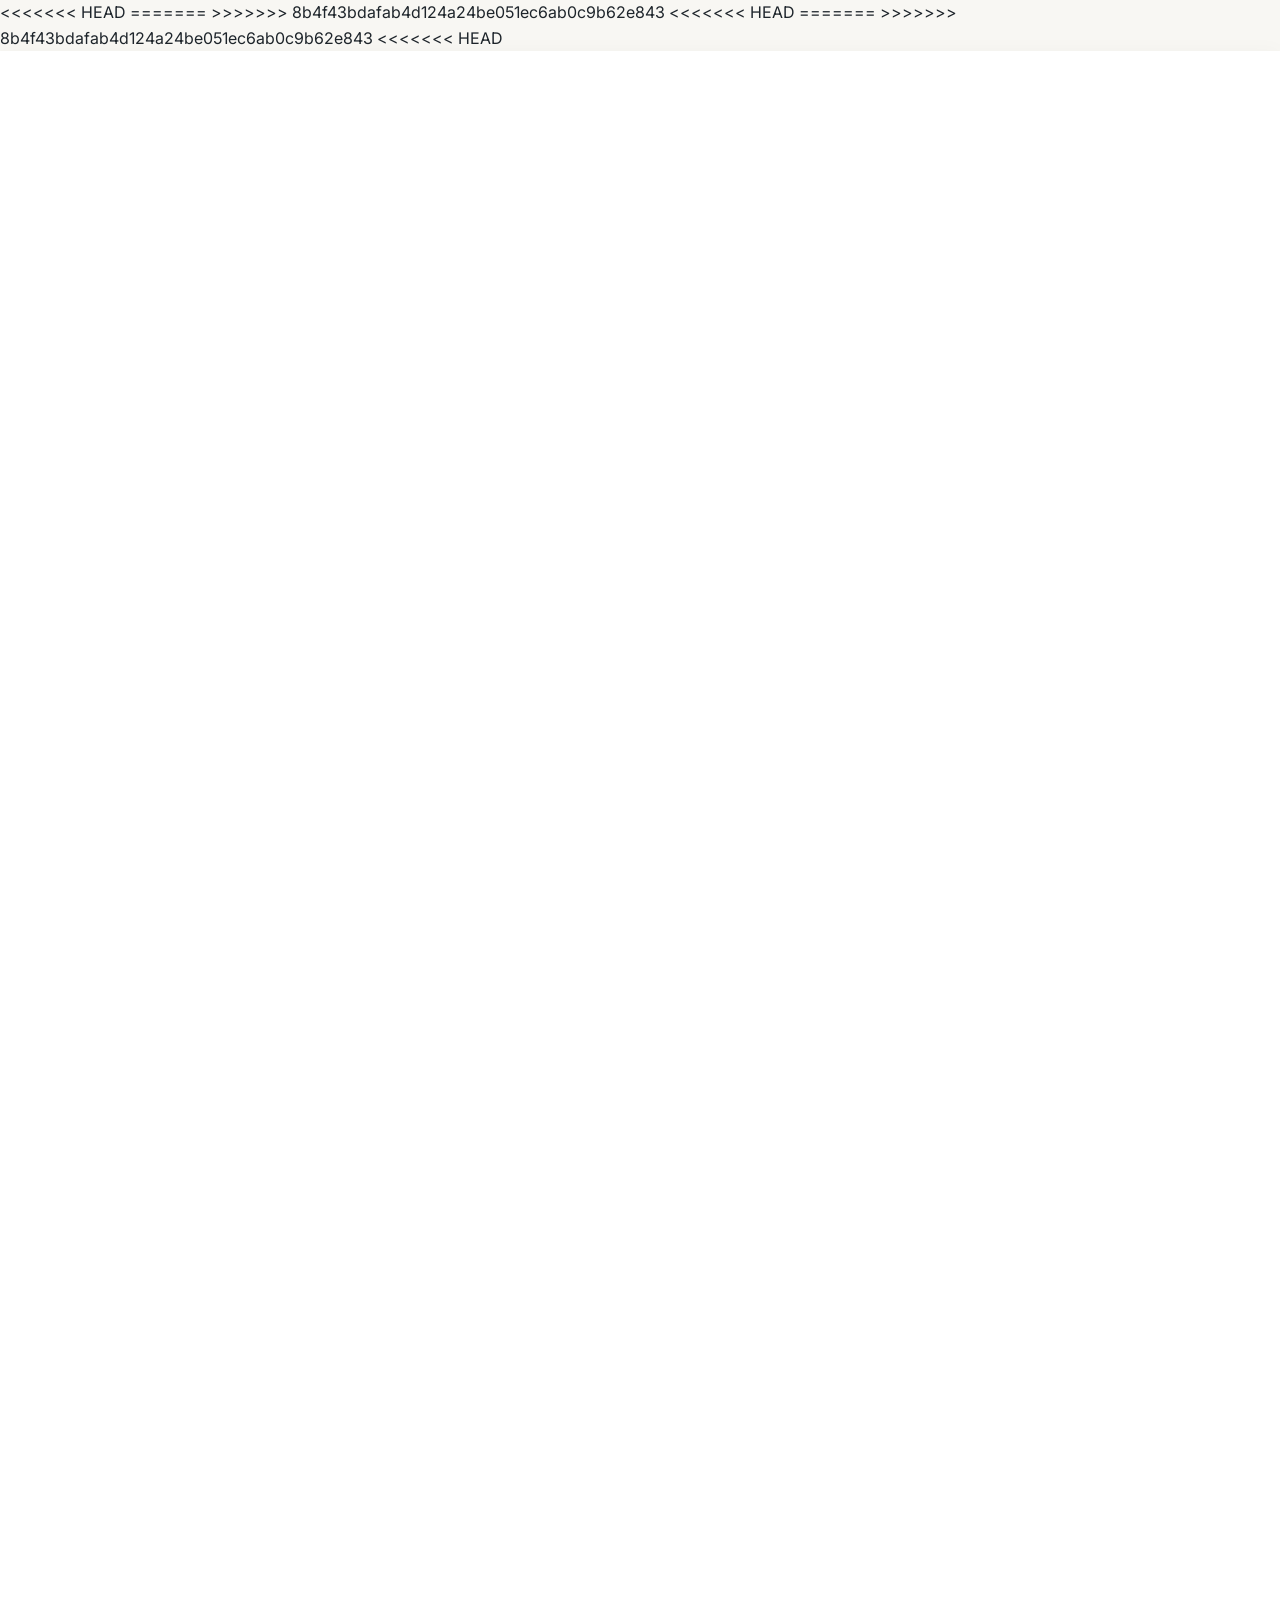
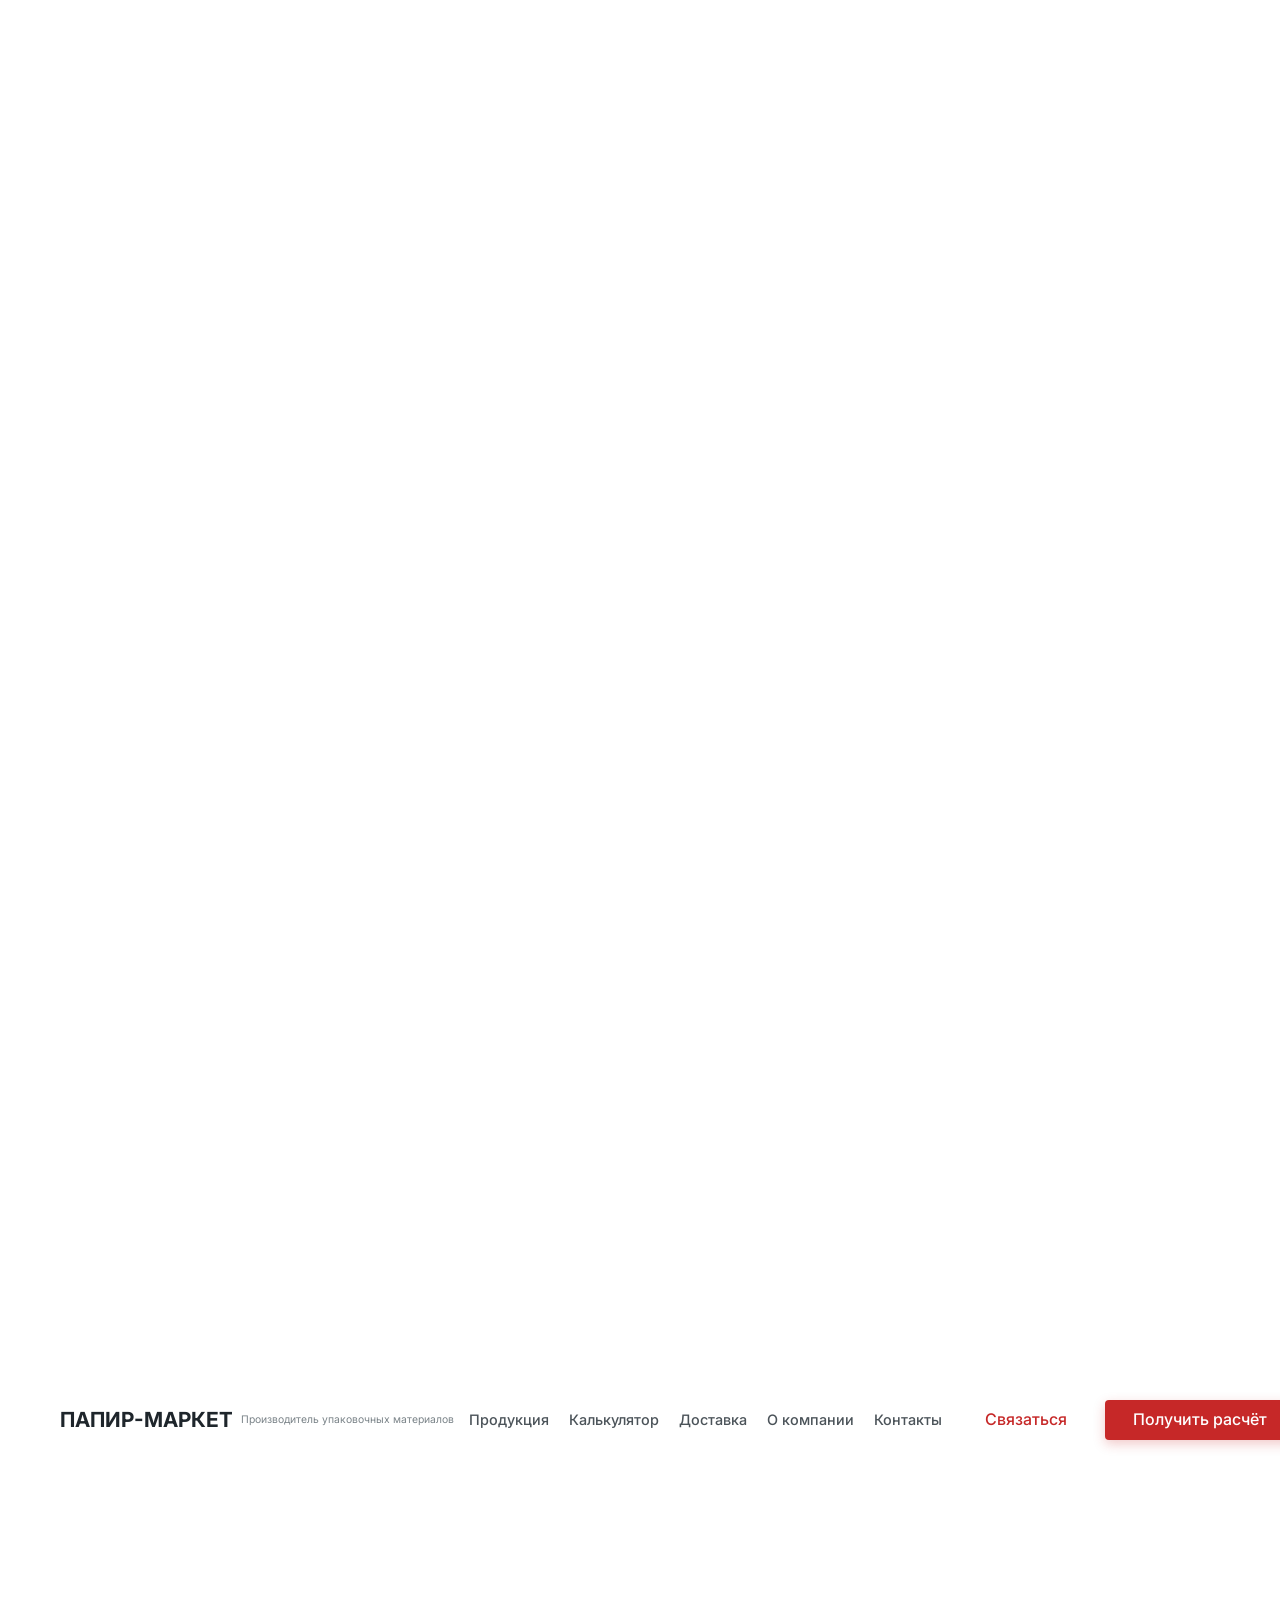
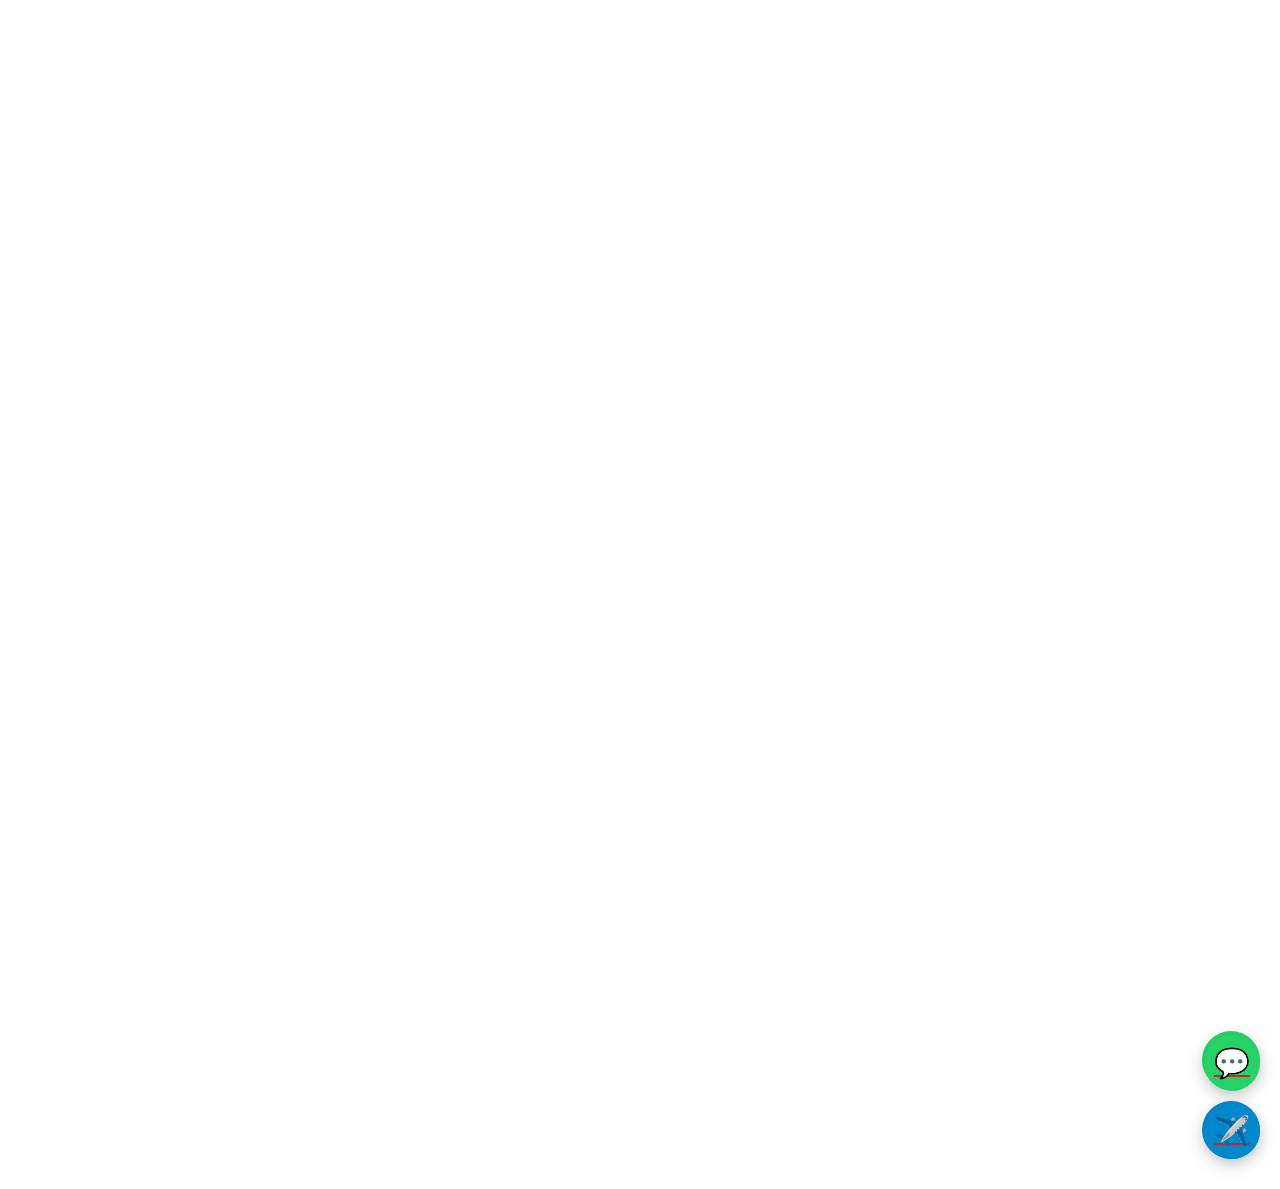
==== commit 53e7677b: "Resolve conflicts and upload local version" ====
--- a/index.html
+++ b/index.html
@@ -5,6 +5,7 @@
     <meta name="viewport" content="width=device-width, initial-scale=1.0">
     <meta name="description" content="Производитель защитных картонных уголков и упаковочных материалов. ООО «ПАПИР-МАРКЕТ». Поставки по ЮФО и России. Получите расчёт стоимости и тестовые образцы.">
     <title>Производитель защитных картонных уголков | ООО «ПАПИР-МАРКЕТ»</title>
+<<<<<<< HEAD
     <link rel="canonical" href="https://papir-market.ru/">
     <meta property="og:title" content="Производитель защитных картонных уголков | ООО «ПАПИР-МАРКЕТ»">
     <meta property="og:description" content="Производитель защитных картонных уголков и упаковочных материалов. Поставки по ЮФО и России. Получите расчёт стоимости и тестовые образцы.">
@@ -14,6 +15,15 @@
     <link rel="stylesheet" href="css/style.css">
     <link rel="preconnect" href="https://fonts.googleapis.com">
     <link href="https://fonts.googleapis.com/css2?family=Inter:opsz,wght@14..32,400;14..32,500;14..32,600;14..32,700&display=swap" rel="stylesheet">
+=======
+    <link rel="stylesheet" href="css/style.css">
+    <link rel="preconnect" href="https://fonts.googleapis.com">
+    <link href="https://fonts.googleapis.com/css2?family=Inter:opsz,wght@14..32,400;14..32,500;14..32,600;14..32,700&display=swap" rel="stylesheet">
+
+    <!-- ============================================================
+         МИКРОРАЗМЕТКА SCHEMA.ORG
+         ============================================================ -->
+>>>>>>> 8b4f43bdafab4d124a24be051ec6ab0c9b62e843
     <script type="application/ld+json">
     {
         "@context": "https://schema.org",
@@ -42,6 +52,19 @@
         ]
     }
     </script>
+<<<<<<< HEAD
+=======
+
+    <script type="application/ld+json">
+    {
+        "@context": "https://schema.org",
+        "@type": "WebSite",
+        "name": "ООО «ПАПИР-МАРКЕТ»",
+        "url": "https://papir-market.ru"
+    }
+    </script>
+
+>>>>>>> 8b4f43bdafab4d124a24be051ec6ab0c9b62e843
     <script type="application/ld+json">
     {
         "@context": "https://schema.org",
@@ -56,6 +79,7 @@
         ]
     }
     </script>
+<<<<<<< HEAD
 </head>
 <body>
 
@@ -101,10 +125,84 @@
             </div>
             <a href="calculator.html" class="btn btn--primary btn--small">Получить расчёт</a>
             <button class="header__burger" id="mobileMenuToggle" aria-label="Меню">☰</button>
+=======
+
+    <style>
+        /* ============================================================
+           УЛУЧШЕНИЕ ЧИТАЕМОСТИ HERO-ЗАГОЛОВКОВ
+           ============================================================ */
+        .hero-fullscreen h1,
+        .hero-fullscreen .hero-sub {
+            color: #ffffff !important;
+            text-shadow: 0 4px 30px rgba(0, 0, 0, 0.9), 0 2px 10px rgba(0, 0, 0, 0.7);
+        }
+        .hero-fullscreen h1 {
+            font-size: 2.8rem;
+            font-weight: 700;
+            line-height: 1.2;
+            margin-bottom: 20px;
+        }
+        .hero-fullscreen .hero-sub {
+            font-size: 1.2rem;
+            max-width: 700px;
+            margin: 0 auto 30px;
+            opacity: 0.95;
+        }
+
+        @media (max-width: 768px) {
+            .hero-fullscreen h1 {
+                font-size: 1.6rem;
+                text-shadow: 0 4px 25px rgba(0, 0, 0, 0.95), 0 2px 8px rgba(0, 0, 0, 0.8);
+            }
+            .hero-fullscreen .hero-sub {
+                font-size: 0.95rem;
+                text-shadow: 0 2px 15px rgba(0, 0, 0, 0.9);
+            }
+        }
+
+        @media (max-width: 480px) {
+            .hero-fullscreen h1 {
+                font-size: 1.3rem;
+                text-shadow: 0 4px 20px rgba(0, 0, 0, 0.95);
+            }
+        }
+    </style>
+</head>
+<body>
+
+<!-- ============================================================
+     ШАПКА
+     ============================================================ -->
+<header>
+    <div class="container header-container">
+        <div class="logo">
+            <a href="index.html">
+                <span class="logo-text">ПАПИР-МАРКЕТ</span>
+                <span class="logo-sub">Производитель упаковочных материалов</span>
+            </a>
+        </div>
+        <nav>
+            <ul id="mainNav">
+                <li><a href="index.html" class="active">Главная</a></li>
+                <li><a href="catalog.html">Продукция</a></li>
+                <li><a href="price.html">Прайс-лист</a></li>
+                <li><a href="calculator.html">Калькулятор</a></li>
+                <li><a href="delivery.html">Доставка</a></li>
+                <li><a href="find-us.html">Как нас найти</a></li>
+                <li><a href="docs.html">Документы</a></li>
+                <li><a href="contacts.html">Контакты</a></li>
+            </ul>
+        </nav>
+        <div class="header-right">
+            <a href="tel:+79183268872" class="header-phone">+7 918 326-88-72</a>
+            <a href="calculator.html" class="btn btn-primary btn-sm">Получить расчёт</a>
+            <button class="mobile-menu-toggle" id="mobileMenuToggle" aria-label="Меню">☰</button>
+>>>>>>> 8b4f43bdafab4d124a24be051ec6ab0c9b62e843
         </div>
     </div>
 </header>
 
+<<<<<<< HEAD
 <!-- МОБИЛЬНОЕ МЕНЮ -->
 <div class="mobile-menu" id="mobileMenu">
     <div class="mobile-menu__header">
@@ -150,10 +248,34 @@
         <div class="hero__actions">
             <a href="calculator.html" class="btn btn--primary btn--large">Получить цену</a>
             <a href="#samples" class="btn btn--outline-light btn--large">Получить образцы</a>
+=======
+<!-- ============================================================
+     HERO — ПЕРВЫЙ ЭКРАН
+     ============================================================ -->
+<section class="hero-fullscreen" style="background-image: url('images/glavnaya/hero-bg.webp');">
+    <div class="hero-overlay"></div>
+    <div class="container hero-content">
+        <h1>Производитель защитных картонных уголков</h1>
+        <p class="hero-sub">
+            Изготавливаем лайнер и крафт-бумагу. Поставки по ЮФО и России напрямую от производителя.
+        </p>
+        <div class="hero-buttons">
+            <a href="calculator.html" class="btn btn-primary btn-large">Получить расчёт стоимости</a>
+            <a href="#samples" class="btn btn-outline-light btn-large" onclick="document.getElementById('samplesForm').scrollIntoView({behavior:'smooth'}); return false;">Получить тестовые образцы</a>
+        </div>
+    </div>
+    <div class="hero-features-bar">
+        <div class="container hero-features">
+            <span>✔ Собственное производство</span>
+            <span>✔ Работаем с 2019 года</span>
+            <span>✔ Поставки по России</span>
+            <span>✔ Изготовление под заказ</span>
+>>>>>>> 8b4f43bdafab4d124a24be051ec6ab0c9b62e843
         </div>
     </div>
 </section>
 
+<<<<<<< HEAD
 <section class="section" data-section-name="Преимущества">
     <div class="container">
         <div class="card-grid">
@@ -172,11 +294,86 @@
             <div class="card card--simple">
                 <h3 class="card__title">🚚 Доставка по России</h3>
                 <p class="card__text">Отгружаем собственным транспортом и через проверенные ТК.</p>
-            </div>
+=======
+<!-- ============================================================
+     ПРОДУКЦИЯ
+     ============================================================ -->
+<section class="section">
+    <div class="container">
+        <h2 class="section-title">Наша продукция</h2>
+        <div class="category-grid">
+
+            <!-- 1. Уголок — ГЛАВНЫЙ ПРОДУКТ -->
+            <div class="category-card featured">
+                <span class="product-badge">★ Основной продукт</span>
+                <img src="images/glavnaya/kart-optimized.webp" alt="Защитные картонные уголки для упаковки продукции" loading="lazy" onerror="this.src='images/zaglushki/no-image.webp'">
+                <h3>Защитный картонный уголок</h3>
+                <p>
+                    Для защиты краёв продукции при транспортировке. Используется в мебельном, пищевом и сельскохозяйственном производствах.
+                </p>
+                <div class="category-actions">
+                    <a href="product.html?id=1359" class="btn btn-primary">Рассчитать стоимость</a>
+                    <a href="catalog.html?category=corner" class="btn btn-secondary">Все размеры</a>
+                </div>
+            </div>
+
+            <!-- 2. Лайнер — ИСПРАВЛЕННЫЙ ТЕКСТ -->
+            <div class="category-card">
+                <img src="images/glavnaya/KARTON.webp" alt="Картон для плоских слоёв гофрокартона в рулонах" loading="lazy" onerror="this.src='images/zaglushki/no-image.webp'">
+                <h3>Картон для гофрокартона (лайнер)</h3>
+                <p>
+                    Картон товарный в рулонах. Качественная экологически чистая продукция. Реализуется рулонами.
+                </p>
+                <div class="category-actions">
+                    <a href="catalog.html?category=liner" class="btn btn-secondary">Подробнее</a>
+                </div>
+            </div>
+
+            <!-- 3. Крафт-бумага -->
+            <div class="category-card">
+                <img src="images/glavnaya/kraft.webp" alt="Крафт-бумага в рулонах для промышленных нужд" loading="lazy" onerror="this.src='images/zaglushki/no-image.webp'">
+                <h3>Крафт-бумага</h3>
+                <p>
+                    Высокопрочная упаковочная бумага в рулонах для промышленных нужд.
+                </p>
+                <div class="category-actions">
+                    <a href="catalog.html?category=fluting" class="btn btn-secondary">Подробнее</a>
+                </div>
+            </div>
+
         </div>
     </div>
 </section>
 
+<!-- ============================================================
+     ПРЕИМУЩЕСТВА
+     ============================================================ -->
+<section class="section section-gray">
+    <div class="container">
+        <h2 class="section-title">Почему выбирают ПАПИР-МАРКЕТ</h2>
+        <div class="category-grid">
+            <div class="category-card">
+                <h3>🏭 Собственное производство</h3>
+                <p>Контролируем каждый этап изготовления — от сырья до готовой продукции.</p>
+            </div>
+            <div class="category-card">
+                <h3>📦 Гибкие объёмы</h3>
+                <p>Работаем как с малыми партиями, так и с крупными заказами.</p>
+            </div>
+            <div class="category-card">
+                <h3>📐 Изготовление под заказ</h3>
+                <p>Производим уголки и картон по вашим чертежам и размерам.</p>
+            </div>
+            <div class="category-card">
+                <h3>🚚 Доставка по России</h3>
+                <p>Отгружаем собственным транспортом и через проверенные ТК.</p>
+>>>>>>> 8b4f43bdafab4d124a24be051ec6ab0c9b62e843
+            </div>
+        </div>
+    </div>
+</section>
+
+<<<<<<< HEAD
 <section class="section section--gray" data-section-name="Продукция">
     <div class="container">
         <h2 class="section__title">Наша продукция</h2>
@@ -239,10 +436,36 @@
                 <input type="tel" id="indexPhone" class="form-input" placeholder="+7 (___) ___-__-__" required>
 
                 <label class="form-consent">
+=======
+<!-- ============================================================
+     КАЛЬКУЛЯТОР С ЗАЯВКОЙ
+     ============================================================ -->
+<section class="section section-light-green">
+    <div class="container">
+        <h2 class="section-title">Рассчитайте стоимость под свой объём</h2>
+        <div class="calc-container">
+            <form id="calcForm">
+                <label for="indexProductSelect">Выберите товар:</label>
+                <select id="indexProductSelect" required>
+                    <option value="">— Выберите продукцию —</option>
+                </select>
+
+                <label for="indexQuantity">Количество (п.м.):</label>
+                <input type="number" id="indexQuantity" value="100" min="1" step="1" required>
+
+                <label for="indexCity">Город доставки:</label>
+                <input type="text" id="indexCity" placeholder="Например: Краснодар" required>
+
+                <label for="indexPhone">Ваш телефон:</label>
+                <input type="tel" id="indexPhone" placeholder="+7 (___) ___-__-__" required>
+
+                <label class="consent-checkbox">
+>>>>>>> 8b4f43bdafab4d124a24be051ec6ab0c9b62e843
                     <input type="checkbox" name="personal_data_consent" value="yes" required>
                     <span>Я даю согласие на <a href="policy.html" target="_blank">обработку персональных данных</a></span>
                 </label>
 
+<<<<<<< HEAD
                 <button type="submit" class="btn btn--primary form-submit">Получить точный расчёт</button>
             </form>
             <div id="indexResult" class="form-result">
@@ -250,17 +473,40 @@
                 <p style="font-size:0.9rem;color:var(--text-secondary);">Менеджер свяжется с вами в течение 15 минут.</p>
             </div>
             <p class="form-disclaimer">Не является публичной офертой.</p>
+=======
+                <button type="submit" class="btn btn-primary" style="width:100%; margin-top:15px;" id="indexCalcBtn">
+                    Получить точный расчёт
+                </button>
+            </form>
+
+            <div id="indexResult" class="calc-result" style="display:none;">
+                <p>✅ Спасибо! Ваш запрос отправлен.</p>
+                <p style="font-size:0.9rem;color:var(--text-secondary);">Менеджер свяжется с вами в течение 15 минут.</p>
+            </div>
+
+            <p class="disclaimer">Не является публичной офертой.</p>
+>>>>>>> 8b4f43bdafab4d124a24be051ec6ab0c9b62e843
         </div>
     </div>
 </section>
 
+<<<<<<< HEAD
 <section class="section" data-section-name="Образцы">
     <div class="container">
         <h2 class="section__title">Получить тестовые образцы</h2>
+=======
+<!-- ============================================================
+     ТЕСТОВЫЕ ОБРАЗЦЫ — НОВЫЙ БЛОК
+     ============================================================ -->
+<section class="section" id="samples">
+    <div class="container">
+        <h2 class="section-title">Получить тестовые образцы</h2>
+>>>>>>> 8b4f43bdafab4d124a24be051ec6ab0c9b62e843
         <div style="max-width:600px; margin:0 auto;">
             <p style="text-align:center; color:var(--text-secondary); margin-bottom:25px; font-size:1.05rem;">
                 Проверьте качество нашей продукции перед заказом. Отправим образцы защитных уголков, картона или крафт-бумаги по вашему запросу.
             </p>
+<<<<<<< HEAD
             <div class="form-container">
                 <form id="samplesForm">
                     <label class="form-label" for="samplesName">Ваше имя:</label>
@@ -284,13 +530,46 @@
                     <textarea id="samplesComment" class="form-textarea" rows="3" placeholder="Укажите желаемые размеры или объём"></textarea>
 
                     <label class="form-consent">
+=======
+            <div class="calc-container" style="max-width:100%;">
+                <form id="samplesForm">
+                    <label for="samplesName">Ваше имя:</label>
+                    <input type="text" id="samplesName" placeholder="Иван Иванов" required>
+
+                    <label for="samplesCompany">Компания:</label>
+                    <input type="text" id="samplesCompany" placeholder="ООО «Пример»">
+
+                    <label for="samplesPhone">Телефон:</label>
+                    <input type="tel" id="samplesPhone" placeholder="+7 (___) ___-__-__" required>
+
+                    <label for="samplesProduct">Какой продукт интересует:</label>
+                    <select id="samplesProduct" required>
+                        <option value="">— Выберите —</option>
+                        <option value="уголки">Защитные картонные уголки</option>
+                        <option value="лайнер">Картон для гофрокартона (лайнер)</option>
+                        <option value="крафт">Крафт-бумага</option>
+                    </select>
+
+                    <label for="samplesComment">Комментарий (размеры, объём):</label>
+                    <textarea id="samplesComment" rows="3" placeholder="Укажите желаемые размеры или объём"></textarea>
+
+                    <label class="consent-checkbox">
+>>>>>>> 8b4f43bdafab4d124a24be051ec6ab0c9b62e843
                         <input type="checkbox" name="personal_data_consent" value="yes" required>
                         <span>Я даю согласие на <a href="policy.html" target="_blank">обработку персональных данных</a></span>
                     </label>
 
+<<<<<<< HEAD
                     <button type="submit" class="btn btn--primary form-submit">Запросить образцы</button>
                 </form>
                 <div id="samplesResult" class="form-result">
+=======
+                    <button type="submit" class="btn btn-primary" style="width:100%; margin-top:15px;">
+                        Запросить образцы
+                    </button>
+                </form>
+                <div id="samplesResult" class="calc-result" style="display:none;">
+>>>>>>> 8b4f43bdafab4d124a24be051ec6ab0c9b62e843
                     <p>✅ Спасибо! Запрос на образцы отправлен.</p>
                     <p style="font-size:0.9rem;color:var(--text-secondary);">Менеджер свяжется с вами для уточнения деталей.</p>
                 </div>
@@ -299,6 +578,7 @@
     </div>
 </section>
 
+<<<<<<< HEAD
 <section class="section" data-section-name="FAQ">
     <div class="container">
         <h2 class="section__title">Часто задаваемые вопросы</h2>
@@ -309,10 +589,28 @@
             <div class="card card--simple"><h4 style="margin-bottom:6px;">Вы даёте образцы продукции?</h4><p style="color:var(--text-secondary); margin:0;">Да, по запросу мы отправляем тестовые образцы.</p></div>
             <div class="card card--simple"><h4 style="margin-bottom:6px;">Есть ли доставка в мой город?</h4><p style="color:var(--text-secondary); margin:0;">Отправляем по всей России через транспортные компании.</p></div>
             <div class="card card--simple"><h4 style="margin-bottom:6px;">Какие способы оплаты?</h4><p style="color:var(--text-secondary); margin:0;">Работаем по безналичному расчёту для юридических лиц.</p></div>
+=======
+<!-- ============================================================
+     ПРОИЗВОДСТВО
+     ============================================================ -->
+<section class="section section-gray">
+    <div class="container">
+        <h2 class="section-title">Производство</h2>
+        <div style="max-width:800px; margin:0 auto; text-align:center;">
+            <p style="font-size:1.1rem; color:var(--text-secondary); margin-bottom:20px;">
+                ООО «ПАПИР-МАРКЕТ» осуществляет деятельность в сфере производства бумаги и картона с 2019 года. Мы производим защитные уголки, картон для гофрокартона и крафт-бумагу на собственном оборудовании.
+            </p>
+            <div style="display:grid; grid-template-columns:1fr 1fr 1fr; gap:15px;">
+                <img src="images/obshie/001.png" alt="Производство картона в цехе ПАПИР-МАРКЕТ" style="border-radius:8px; width:100%; height:150px; object-fit:cover;" onerror="this.src='images/zaglushki/no-image.webp'">
+                <img src="images/obshie/002.jpg" alt="Оборудование для производства картонных уголков" style="border-radius:8px; width:100%; height:150px; object-fit:cover;" onerror="this.src='images/zaglushki/no-image.webp'">
+                <img src="images/obshie/003.webp" alt="Готовая продукция на складе ПАПИР-МАРКЕТ" style="border-radius:8px; width:100%; height:150px; object-fit:cover;" onerror="this.src='images/zaglushki/no-image.webp'">
+            </div>
+>>>>>>> 8b4f43bdafab4d124a24be051ec6ab0c9b62e843
         </div>
     </div>
 </section>
 
+<<<<<<< HEAD
 <section class="contacts-fullscreen" style="position:relative; background-image:url('images/obshie/004.webp'); background-size:cover; background-position:center; padding:80px 0; color:#fff;">
     <div class="contacts-overlay" style="position:absolute; top:0; left:0; width:100%; height:100%; background:var(--bg-contacts-overlay); z-index:1;"></div>
     <div class="container" style="position:relative; z-index:2; display:grid; grid-template-columns:1fr 1fr; gap:40px;">
@@ -328,6 +626,61 @@
                     <span>Я даю согласие на <a href="policy.html" target="_blank">обработку персональных данных</a></span>
                 </label>
                 <button type="submit" class="btn btn--primary">Отправить</button>
+=======
+<!-- ============================================================
+     FAQ
+     ============================================================ -->
+<section class="section">
+    <div class="container">
+        <h2 class="section-title">Часто задаваемые вопросы</h2>
+        <div class="faq-grid">
+            <div class="faq-item">
+                <h4>Какой минимальный заказ?</h4>
+                <p>Минимальный объём заказа — от 100 погонных метров.</p>
+            </div>
+            <div class="faq-item">
+                <h4>Можно ли изготовить нестандартный размер?</h4>
+                <p>Да, мы производим уголки по вашим чертежам и размерам.</p>
+            </div>
+            <div class="faq-item">
+                <h4>Как быстро вы отгружаете?</h4>
+                <p>Стандартный срок изготовления — 3–5 рабочих дней.</p>
+            </div>
+            <div class="faq-item">
+                <h4>Вы даёте образцы продукции?</h4>
+                <p>Да, по запросу мы отправляем тестовые образцы.</p>
+            </div>
+            <div class="faq-item">
+                <h4>Есть ли доставка в мой город?</h4>
+                <p>Отправляем по всей России через транспортные компании.</p>
+            </div>
+            <div class="faq-item">
+                <h4>Какие способы оплаты?</h4>
+                <p>Работаем по безналичному расчёту для юридических лиц.</p>
+            </div>
+        </div>
+    </div>
+</section>
+
+<!-- ============================================================
+     КОНТАКТЫ
+     ============================================================ -->
+<section class="section contacts-fullscreen" style="background-image: url('images/obshie/004.webp');">
+    <div class="contacts-overlay"></div>
+    <div class="container contacts-grid">
+        <div>
+            <h3 style="color:#fff;">Обратная связь</h3>
+            <form id="contactForm" style="display:flex;flex-direction:column;gap:12px;background:rgba(255,255,255,0.95);padding:20px;border-radius:8px;">
+                <input type="text" name="name" placeholder="Ваше имя" required>
+                <input type="tel" name="phone" placeholder="Телефон" required>
+                <input type="email" name="email" placeholder="Email">
+                <textarea name="message" placeholder="Сообщение" rows="4"></textarea>
+                <label class="consent-checkbox">
+                    <input type="checkbox" name="personal_data_consent" value="yes" required>
+                    <span>Я даю согласие на <a href="policy.html" target="_blank">обработку персональных данных</a></span>
+                </label>
+                <button type="submit" class="btn btn-primary">Отправить</button>
+>>>>>>> 8b4f43bdafab4d124a24be051ec6ab0c9b62e843
             </form>
         </div>
         <div style="color:#fff;">
@@ -344,6 +697,7 @@
     </div>
 </section>
 
+<<<<<<< HEAD
 <footer class="footer">
     <div class="container">
         <div class="footer__grid">
@@ -357,6 +711,24 @@
             <div>
                 <h4 class="footer__col-title">Меню</h4>
                 <ul class="footer__links">
+=======
+<!-- ============================================================
+     ПОДВАЛ
+     ============================================================ -->
+<footer>
+    <div class="container">
+        <div class="footer-grid">
+            <div>
+                <h4>ООО «ПАПИР-МАРКЕТ»</h4>
+                <p style="font-size:0.9rem;">Производитель защитных картонных уголков, картона для гофрокартона и крафт-бумаги.</p>
+                <p><strong>ИНН:</strong> 2372025383</p>
+                <p><strong>ОГРН:</strong> 1192375033674</p>
+                <p><strong>Юридический адрес:</strong> 352244, Краснодарский край, Новокубанский р-н, г. Новокубанск, ул. Новаторов, д. 1/10</p>
+            </div>
+            <div>
+                <h4>Меню</h4>
+                <ul>
+>>>>>>> 8b4f43bdafab4d124a24be051ec6ab0c9b62e843
                     <li><a href="index.html">Главная</a></li>
                     <li><a href="catalog.html">Продукция</a></li>
                     <li><a href="price.html">Прайс-лист</a></li>
@@ -368,8 +740,13 @@
                 </ul>
             </div>
             <div>
+<<<<<<< HEAD
                 <h4 class="footer__col-title">Информация</h4>
                 <ul class="footer__links">
+=======
+                <h4>Информация</h4>
+                <ul>
+>>>>>>> 8b4f43bdafab4d124a24be051ec6ab0c9b62e843
                     <li><a href="docs.html">Документы</a></li>
                     <li><a href="policy.html">Политика конфиденциальности</a></li>
                     <li><a href="agreement.html">Пользовательское соглашение</a></li>
@@ -377,6 +754,7 @@
                 </ul>
             </div>
             <div>
+<<<<<<< HEAD
                 <h4 class="footer__col-title">Контакты</h4>
                 <p><a href="tel:+79183268872" class="footer__contact-link">+7 918 326-88-72</a></p>
                 <p><a href="mailto:papir-market.sale@mail.ru" class="footer__contact-link">papir-market.sale@mail.ru</a></p>
@@ -400,4 +778,183 @@
 <script src="js/dev-mode.js"></script>
 
 </body>
-</html>+</html>
+=======
+                <h4>Контакты</h4>
+                <p><a href="tel:+79183268872">+7 918 326-88-72</a></p>
+                <p><a href="mailto:papir-market.sale@mail.ru">papir-market.sale@mail.ru</a></p>
+                <p>352244, Краснодарский край, г. Новокубанск, ул. Новаторов, д. 1/10</p>
+            </div>
+        </div>
+        <div class="footer-bottom">© 2026 ООО «ПАПИР-МАРКЕТ». Все права защищены.</div>
+    </div>
+</footer>
+
+<!-- ============================================================
+     ПЛАВАЮЩИЕ КНОПКИ
+     ============================================================ -->
+<div class="floating-buttons">
+    <a href="https://wa.me/79183268872?text=Здравствуйте!%20Хочу%20заказать%20продукцию%20ООО%20ПАПИР-МАРКЕТ." target="_blank" rel="noopener noreferrer" class="floating-btn whatsapp" aria-label="Написать в WhatsApp">💬</a>
+    <a href="https://t.me/in4707?text=Здравствуйте!%20Хочу%20заказать%20продукцию%20ООО%20ПАПИР-МАРКЕТ." target="_blank" rel="noopener noreferrer" class="floating-btn telegram" aria-label="Написать в Telegram">✈️</a>
+</div>
+
+<!-- ============================================================
+     СКРИПТЫ
+     ============================================================ -->
+<script src="data.js"></script>
+<script src="js/main.js"></script>
+
+<script>
+document.addEventListener('DOMContentLoaded', function() {
+    // ================================================================
+    // БУРГЕР-МЕНЮ (РАБОТАЕТ!)
+    // ================================================================
+    const menuToggle = document.getElementById('mobileMenuToggle');
+    const nav = document.getElementById('mainNav');
+
+    if (menuToggle && nav) {
+        // Открытие/закрытие по клику на бургер
+        menuToggle.addEventListener('click', function(e) {
+            e.stopPropagation();
+            nav.classList.toggle('open');
+        });
+
+        // Закрытие меню при клике вне его
+        document.addEventListener('click', function(e) {
+            if (!nav.contains(e.target) && e.target !== menuToggle) {
+                nav.classList.remove('open');
+            }
+        });
+
+        // Закрытие меню при клике на ссылку (для мобильных)
+        nav.querySelectorAll('a').forEach(function(link) {
+            link.addEventListener('click', function() {
+                nav.classList.remove('open');
+            });
+        });
+    }
+
+    // ================================================================
+    // ЗАПОЛНЕНИЕ КАЛЬКУЛЯТОРА НА ГЛАВНОЙ
+    // ================================================================
+    const select = document.getElementById('indexProductSelect');
+    const form = document.getElementById('calcForm');
+    const resultDiv = document.getElementById('indexResult');
+
+    if (select && typeof data !== 'undefined' && data.products && data.products.corner) {
+        const corners = data.products.corner;
+        corners.forEach(p => {
+            const opt = document.createElement('option');
+            opt.value = p.id;
+            opt.textContent = `${p.title} (от ${p.priceMin} ₽/п.м.)`;
+            select.appendChild(opt);
+        });
+    }
+
+    if (form) {
+        form.addEventListener('submit', function(e) {
+            e.preventDefault();
+
+            const consent = this.querySelector('input[name="personal_data_consent"]');
+            if (consent && !consent.checked) {
+                alert('Пожалуйста, дайте согласие на обработку персональных данных.');
+                return;
+            }
+
+            const productSelect = document.getElementById('indexProductSelect');
+            const quantity = document.getElementById('indexQuantity');
+            const city = document.getElementById('indexCity');
+            const phone = document.getElementById('indexPhone');
+
+            if (!productSelect.value || !quantity.value || !city.value || !phone.value) {
+                alert('Пожалуйста, заполните все поля.');
+                return;
+            }
+
+            let productName = '';
+            if (typeof data !== 'undefined' && data.products && data.products.corner) {
+                const found = data.products.corner.find(p => p.id == productSelect.value);
+                if (found) productName = found.title;
+            }
+
+            const msg = `Здравствуйте! Хочу получить расчёт:\n` +
+                       `Товар: ${productName}\n` +
+                       `Количество: ${quantity.value} п.м.\n` +
+                       `Город: ${city.value}\n` +
+                       `Телефон: ${phone.value}`;
+
+            const whatsapp = (typeof data !== 'undefined' && data.company && data.company.whatsapp)
+                ? data.company.whatsapp
+                : '79183268872';
+
+            // ОТКРЫВАЕМ В НОВОМ ОКНЕ, ЧТОБЫ НЕ ПЕРЕЗАГРУЖАТЬ СТРАНИЦУ
+            window.open(`https://wa.me/${whatsapp}?text=${encodeURIComponent(msg)}`, '_blank');
+
+            resultDiv.style.display = 'block';
+            resultDiv.innerHTML = `
+                <p>✅ Спасибо! Ваш запрос отправлен.</p>
+                <p style="font-size:0.9rem;color:var(--text-secondary);">Менеджер свяжется с вами в течение 15 минут.</p>
+            `;
+
+            form.reset();
+            setTimeout(() => {
+                resultDiv.style.display = 'none';
+            }, 10000);
+        });
+    }
+
+    // ================================================================
+    // ФОРМА ТЕСТОВЫХ ОБРАЗЦОВ
+    // ================================================================
+    const samplesForm = document.getElementById('samplesForm');
+    const samplesResult = document.getElementById('samplesResult');
+
+    if (samplesForm) {
+        samplesForm.addEventListener('submit', function(e) {
+            e.preventDefault();
+
+            const consent = this.querySelector('input[name="personal_data_consent"]');
+            if (consent && !consent.checked) {
+                alert('Пожалуйста, дайте согласие на обработку персональных данных.');
+                return;
+            }
+
+            const name = document.getElementById('samplesName').value;
+            const company = document.getElementById('samplesCompany').value || 'не указана';
+            const phone = document.getElementById('samplesPhone').value;
+            const product = document.getElementById('samplesProduct').value;
+            const comment = document.getElementById('samplesComment').value || 'без комментария';
+
+            if (!name || !phone || !product) {
+                alert('Пожалуйста, заполните обязательные поля.');
+                return;
+            }
+
+            const whatsapp = (typeof data !== 'undefined' && data.company && data.company.whatsapp)
+                ? data.company.whatsapp
+                : '79183268872';
+
+            const msg = `Здравствуйте! Запрос на тестовые образцы:\n` +
+                       `Имя: ${name}\n` +
+                       `Компания: ${company}\n` +
+                       `Телефон: ${phone}\n` +
+                       `Продукт: ${product}\n` +
+                       `Комментарий: ${comment}`;
+
+            // ОТКРЫВАЕМ В НОВОМ ОКНЕ, ЧТОБЫ НЕ ПЕРЕЗАГРУЖАТЬ СТРАНИЦУ
+            window.open(`https://wa.me/${whatsapp}?text=${encodeURIComponent(msg)}`, '_blank');
+
+            samplesResult.style.display = 'block';
+            samplesForm.reset();
+
+            setTimeout(() => {
+                samplesResult.style.display = 'none';
+            }, 10000);
+        });
+    }
+});
+</script>
+
+</body>
+</html>
+>>>>>>> 8b4f43bdafab4d124a24be051ec6ab0c9b62e843
--- a/css/style.css
+++ b/css/style.css
@@ -1,4 +1,5 @@
 /* ================================================================
+<<<<<<< HEAD
    PAPER MARKET 2.0 — Главный файл стилей
    Импортирует все модули UI Kit
    Версия: 2.0
@@ -25,4 +26,859 @@
 @import 'dev-mode.css';
 
 /* --- Адаптивность --- */
-@import 'responsive.css';+@import 'responsive.css';
+=======
+   ЦВЕТОВАЯ СХЕМА: КРАФТ + ГРАФИТ + ТЁМНО-ЗЕЛЁНЫЙ
+   Версия: БЕЗ ТЁМНОЙ ТЕМЫ
+   Для ООО «ПАПИР-МАРКЕТ»
+   По рекомендации аудита (раздел 17)
+   ================================================================ */
+
+:root {
+    /* ===== ФОНЫ ===== */
+    --bg-body: #F8F7F3;
+    --bg-white: #FFFFFF;
+    --bg-gray: #F0EFEB;
+    --bg-card: #FFFFFF;
+    --bg-input: #FFFFFF;
+    --bg-footer: #263238;
+    --bg-header: rgba(255, 255, 255, 0.94);
+    --bg-hero-overlay: rgba(30, 35, 30, 0.45);
+    --bg-stats-overlay: rgba(30, 35, 30, 0.65);
+    --bg-contacts-overlay: rgba(30, 35, 30, 0.60);
+    --bg-light-green: #EEF4EF;
+
+    /* ===== ТЕКСТЫ ===== */
+    --text-primary: #2F3437;
+    --text-secondary: #4B5356;
+    --text-muted: #7A8388;
+    --text-light: #FFFFFF;
+    --text-footer: #B0B8BE;
+
+    /* ===== ГРАНИЦЫ И ТЕНИ ===== */
+    --border-color: #E0DDD4;
+    --border-light: #EAE8DF;
+    --shadow-card: 0 2px 12px rgba(47, 52, 55, 0.06);
+    --shadow-card-hover: 0 8px 30px rgba(47, 52, 55, 0.10);
+
+    /* ===== ОСНОВНЫЕ ЦВЕТА ===== */
+    --primary: #3F6B4A;           /* Тёмно-зелёный (кнопки) */
+    --primary-hover: #31563A;     /* Темнее при наведении */
+    --primary-light: #EEF4EF;     /* Светло-зелёный фон */
+
+    /* ===== КРАФТОВЫЙ АКЦЕНТ ===== */
+    --craft: #8B6F47;             /* Крафтово-коричневый */
+    --craft-light: #A68B63;       /* Светлый крафт */
+    --craft-dark: #6B5234;        /* Тёмный крафт */
+
+    /* ===== ОШИБКИ ===== */
+    --danger: #B94A48;
+    --danger-hover: #9E3D3B;
+
+    /* ===== УСПЕХ ===== */
+    --success: #3F6B4A;
+}
+
+/* ================================================================
+   ОБЩИЕ СТИЛИ
+   ================================================================ */
+
+* {
+    margin: 0;
+    padding: 0;
+    box-sizing: border-box;
+}
+
+body {
+    font-family: 'Inter', 'Segoe UI', 'Roboto', Tahoma, Geneva, Verdana, sans-serif;
+    line-height: 1.6;
+    color: var(--text-primary);
+    background: var(--bg-body);
+}
+
+.container {
+    max-width: 1200px;
+    margin: 0 auto;
+    padding: 0 20px;
+}
+
+a {
+    text-decoration: none;
+    color: inherit;
+}
+
+img {
+    max-width: 100%;
+    display: block;
+}
+
+/* ================================================================
+   КНОПКИ
+   ================================================================ */
+
+.btn {
+    display: inline-block;
+    padding: 10px 28px;
+    border: none;
+    border-radius: 4px;
+    font-size: 1rem;
+    font-weight: 500;
+    cursor: pointer;
+    transition: 0.25s ease;
+    text-align: center;
+}
+
+/* Главная кнопка (тёмно-зелёная) */
+.btn-primary {
+    background: var(--primary);
+    color: #fff;
+}
+.btn-primary:hover {
+    background: var(--primary-hover);
+    transform: translateY(-2px);
+    box-shadow: 0 4px 15px rgba(63, 107, 74, 0.30);
+}
+
+/* Контурная кнопка (крафтовая) */
+.btn-outline {
+    background: transparent;
+    border: 2px solid var(--craft);
+    color: var(--craft-dark);
+}
+.btn-outline:hover {
+    background: var(--craft);
+    color: #fff;
+    transform: translateY(-2px);
+}
+
+/* Светлая контурная (для Hero) */
+.btn-outline-light {
+    background: transparent;
+    border: 2px solid #fff;
+    color: #fff;
+}
+.btn-outline-light:hover {
+    background: #fff;
+    color: var(--primary);
+    transform: translateY(-2px);
+}
+
+/* Второстепенная (светло-зелёная) */
+.btn-secondary {
+    background: var(--bg-light-green);
+    color: var(--primary);
+    border: 1px solid var(--border-color);
+}
+.btn-secondary:hover {
+    background: var(--primary);
+    color: #fff;
+    transform: translateY(-2px);
+}
+
+/* Кнопка-ссылка (крафт) */
+.btn-craft {
+    background: var(--craft);
+    color: #fff;
+}
+.btn-craft:hover {
+    background: var(--craft-dark);
+    transform: translateY(-2px);
+}
+
+.btn-sm {
+    padding: 6px 18px;
+    font-size: 0.85rem;
+}
+
+.btn-large {
+    padding: 14px 44px;
+    font-size: 1.1rem;
+}
+
+/* ================================================================
+   СЕКЦИИ
+   ================================================================ */
+
+.section {
+    padding: 60px 0;
+}
+
+.section-gray {
+    background: var(--bg-gray);
+}
+
+.section-light-green {
+    background: var(--bg-light-green);
+}
+
+.section-title {
+    font-size: 2.2rem;
+    font-weight: 700;
+    text-align: center;
+    margin-bottom: 40px;
+    color: var(--text-primary);
+}
+
+h1, h2, h3, h4 {
+    font-weight: 600;
+    color: var(--text-primary);
+}
+
+.disclaimer {
+    color: var(--text-muted);
+    font-size: 0.85rem;
+    margin-top: 15px;
+    text-align: center;
+}
+
+/* ================================================================
+   СОГЛАСИЕ НА ПД (152-ФЗ)
+   ================================================================ */
+
+.consent-checkbox {
+    display: flex;
+    align-items: flex-start;
+    gap: 8px;
+    font-size: 0.85rem;
+    color: var(--text-secondary);
+    margin: 5px 0;
+}
+.consent-checkbox input[type="checkbox"] {
+    width: 16px;
+    height: 16px;
+    margin-top: 2px;
+    flex-shrink: 0;
+    accent-color: var(--primary);
+}
+.consent-checkbox a {
+    color: var(--craft-dark);
+    text-decoration: underline;
+}
+.consent-checkbox a:hover {
+    color: var(--craft);
+}
+
+/* ================================================================
+   ШАПКА
+   ================================================================ */
+
+header {
+    background: var(--bg-header);
+    backdrop-filter: blur(8px);
+    padding: 8px 0;
+    box-shadow: 0 1px 20px rgba(47, 52, 55, 0.04);
+    position: sticky;
+    top: 0;
+    z-index: 1000;
+}
+
+header .logo-text {
+    font-size: 1.3rem;
+    font-weight: 700;
+    color: var(--text-primary);
+    letter-spacing: -0.5px;
+}
+header .logo-sub {
+    display: block;
+    font-size: 0.65rem;
+    font-weight: 300;
+    color: var(--text-muted);
+}
+header .header-phone {
+    color: var(--primary);
+    font-weight: 600;
+}
+header nav ul li a {
+    color: var(--text-secondary);
+    font-weight: 500;
+}
+header nav ul li a:hover,
+header nav ul li a.active {
+    color: var(--primary);
+    border-bottom: 2px solid var(--primary);
+}
+
+.header-container {
+    display: flex;
+    align-items: center;
+    justify-content: space-between;
+    flex-wrap: wrap;
+}
+.logo a {
+    display: flex;
+    flex-direction: column;
+}
+nav ul {
+    display: flex;
+    list-style: none;
+    gap: 20px;
+}
+nav ul li a {
+    padding-bottom: 4px;
+    transition: 0.3s;
+}
+.header-right {
+    display: flex;
+    align-items: center;
+    gap: 15px;
+}
+.mobile-menu-toggle {
+    display: none;
+    font-size: 1.8rem;
+    cursor: pointer;
+    color: var(--text-primary);
+}
+
+/* ================================================================
+   HERO (Первый экран)
+   ================================================================ */
+
+.hero-fullscreen {
+    position: relative;
+    height: 100vh;
+    min-height: 600px;
+    background-size: cover;
+    background-position: center;
+    display: flex;
+    align-items: center;
+    justify-content: center;
+    text-align: center;
+    color: #fff;
+}
+.hero-overlay {
+    position: absolute;
+    top: 0;
+    left: 0;
+    width: 100%;
+    height: 100%;
+    background: var(--bg-hero-overlay);
+    z-index: 1;
+}
+.hero-fullscreen .container {
+    position: relative;
+    z-index: 2;
+}
+.hero-fullscreen h1 {
+    font-size: 2.8rem;
+    font-weight: 700;
+    line-height: 1.2;
+    margin-bottom: 20px;
+    text-shadow: 0 2px 10px rgba(0, 0, 0, 0.4);
+}
+.hero-fullscreen .hero-sub {
+    font-size: 1.2rem;
+    max-width: 700px;
+    margin: 0 auto 30px;
+    opacity: 0.92;
+    text-shadow: 0 2px 8px rgba(0, 0, 0, 0.3);
+}
+.hero-fullscreen .hero-buttons {
+    display: flex;
+    gap: 20px;
+    justify-content: center;
+    flex-wrap: wrap;
+}
+
+/* Полоска преимуществ под Hero */
+.hero-features-bar {
+    position: absolute;
+    bottom: 0;
+    left: 0;
+    width: 100%;
+    background: rgba(38, 50, 56, 0.65);
+    backdrop-filter: blur(4px);
+    padding: 14px 0;
+    z-index: 2;
+}
+.hero-features {
+    display: flex;
+    justify-content: center;
+    gap: 40px;
+    flex-wrap: wrap;
+    color: #fff;
+    font-weight: 500;
+    font-size: 0.95rem;
+}
+.hero-features span {
+    opacity: 0.95;
+}
+
+/* ================================================================
+   КАРТОЧКИ ТОВАРОВ
+   ================================================================ */
+
+.category-grid,
+.product-grid {
+    display: grid;
+    grid-template-columns: repeat(3, 1fr);
+    gap: 30px;
+}
+
+.product-card,
+.category-card {
+    background: var(--bg-card);
+    border-radius: 8px;
+    box-shadow: var(--shadow-card);
+    overflow: hidden;
+    display: flex;
+    flex-direction: column;
+    transition: transform 0.3s, box-shadow 0.3s;
+    border: 1px solid var(--border-light);
+}
+.product-card:hover,
+.category-card:hover {
+    transform: translateY(-5px);
+    box-shadow: var(--shadow-card-hover);
+}
+
+/* Главный продукт (Уголок) — с акцентом */
+.product-card.featured {
+    border: 2px solid var(--primary);
+    transform: scale(1.02);
+}
+.product-card.featured:hover {
+    transform: scale(1.04);
+}
+
+.product-badge {
+    display: inline-block;
+    background: var(--primary);
+    color: #fff;
+    font-size: 0.7rem;
+    font-weight: 700;
+    padding: 4px 14px;
+    border-radius: 20px;
+    margin: 15px 15px 0;
+    letter-spacing: 0.5px;
+    align-self: flex-start;
+}
+
+.product-card img,
+.category-card img {
+    width: 100%;
+    height: 220px;
+    object-fit: cover;
+    background: var(--bg-gray);
+}
+.product-card h3,
+.category-card h3 {
+    padding: 15px 15px 5px;
+    font-size: 1.2rem;
+    color: var(--text-primary);
+}
+.product-card p,
+.category-card p {
+    padding: 0 15px 15px;
+    flex: 1;
+    color: var(--text-secondary);
+    font-size: 0.95rem;
+}
+.product-card .price {
+    padding: 0 15px 10px;
+    font-weight: 700;
+    color: var(--primary);
+    font-size: 1.1rem;
+}
+.product-card .category-actions,
+.category-card .category-actions {
+    padding: 0 15px 15px;
+    display: flex;
+    gap: 10px;
+    flex-wrap: wrap;
+}
+
+/* ================================================================
+   СТАТИСТИКА (полноэкранный блок)
+   ================================================================ */
+
+.stats-fullscreen {
+    position: relative;
+    background-size: cover;
+    background-position: center;
+    padding: 80px 0;
+    color: #fff;
+}
+.stats-overlay {
+    position: absolute;
+    top: 0;
+    left: 0;
+    width: 100%;
+    height: 100%;
+    background: var(--bg-stats-overlay);
+    z-index: 1;
+}
+.stats-fullscreen .stats-grid {
+    position: relative;
+    z-index: 2;
+    display: grid;
+    grid-template-columns: repeat(4, 1fr);
+    gap: 30px;
+    text-align: center;
+}
+.stats-fullscreen .stat-item {
+    background: rgba(255, 255, 255, 0.06);
+    backdrop-filter: blur(4px);
+    border: 1px solid rgba(255, 255, 255, 0.08);
+    padding: 30px 15px;
+    border-radius: 8px;
+}
+.stats-fullscreen .stat-number {
+    font-size: 2.8rem;
+    font-weight: 700;
+    color: #fff;
+}
+.stats-fullscreen .stat-label {
+    color: rgba(255, 255, 255, 0.8);
+    font-size: 1.1rem;
+}
+
+/* ================================================================
+   КОНТАКТЫ С ФОНОМ
+   ================================================================ */
+
+.contacts-fullscreen {
+    position: relative;
+    background-size: cover;
+    background-position: center;
+    padding: 60px 0;
+    color: #fff;
+}
+.contacts-overlay {
+    position: absolute;
+    top: 0;
+    left: 0;
+    width: 100%;
+    height: 100%;
+    background: var(--bg-contacts-overlay);
+    z-index: 1;
+}
+.contacts-fullscreen .contacts-grid {
+    position: relative;
+    z-index: 2;
+    display: grid;
+    grid-template-columns: 1fr 1fr;
+    gap: 40px;
+}
+
+/* ================================================================
+   КАЛЬКУЛЯТОР
+   ================================================================ */
+
+.calc-container {
+    max-width: 600px;
+    margin: 0 auto;
+    background: var(--bg-card);
+    padding: 30px;
+    border-radius: 8px;
+    box-shadow: var(--shadow-card);
+    border: 1px solid var(--border-light);
+}
+.calc-container label {
+    font-weight: 600;
+    display: block;
+    margin-top: 20px;
+    color: var(--text-primary);
+}
+.calc-container select,
+.calc-container input {
+    width: 100%;
+    padding: 10px;
+    border: 1px solid var(--border-color);
+    border-radius: 4px;
+    background: var(--bg-input);
+    color: var(--text-primary);
+}
+.calc-result {
+    margin-top: 25px;
+    padding: 15px;
+    background: var(--bg-light-green);
+    border-radius: 4px;
+    text-align: center;
+    font-size: 1.2rem;
+    color: var(--text-primary);
+}
+.calc-result .price {
+    color: var(--primary);
+    font-weight: 700;
+    font-size: 2rem;
+}
+.calc-actions {
+    display: flex;
+    gap: 15px;
+    justify-content: center;
+    margin-top: 20px;
+    flex-wrap: wrap;
+}
+
+/* ================================================================
+   FAQ
+   ================================================================ */
+
+.faq-grid {
+    display: grid;
+    grid-template-columns: 1fr 1fr;
+    gap: 20px;
+    max-width: 900px;
+    margin: 0 auto;
+}
+.faq-item {
+    background: var(--bg-card);
+    padding: 20px 25px;
+    border-radius: 8px;
+    border: 1px solid var(--border-light);
+    box-shadow: var(--shadow-card);
+}
+.faq-item h4 {
+    margin-bottom: 6px;
+    color: var(--text-primary);
+    font-size: 1rem;
+}
+.faq-item p {
+    color: var(--text-secondary);
+    font-size: 0.95rem;
+    margin: 0;
+}
+
+/* ================================================================
+   ПРАЙС-ЛИСТ (ТАБЛИЦА)
+   ================================================================ */
+
+.price-table-wrap {
+    overflow-x: auto;
+    background: var(--bg-card);
+    border-radius: 8px;
+    box-shadow: var(--shadow-card);
+    padding: 15px;
+    border: 1px solid var(--border-light);
+}
+.price-table-wrap table {
+    width: 100%;
+    border-collapse: collapse;
+    font-size: 0.95rem;
+    min-width: 700px;
+}
+.price-table-wrap th,
+.price-table-wrap td {
+    padding: 12px 15px;
+    text-align: center;
+    border-bottom: 1px solid var(--border-light);
+}
+.price-table-wrap th {
+    background: var(--bg-gray);
+    font-weight: 600;
+    color: var(--text-primary);
+}
+.price-table-wrap .product-name {
+    text-align: left;
+    font-weight: 500;
+    color: var(--text-primary);
+}
+.price-table-wrap .price-cell {
+    font-weight: 600;
+    color: var(--primary);
+}
+.price-table-wrap .order-btn {
+    display: inline-block;
+    background: var(--primary);
+    color: #fff;
+    padding: 6px 18px;
+    border-radius: 4px;
+    font-size: 0.85rem;
+    transition: 0.3s;
+}
+.price-table-wrap .order-btn:hover {
+    background: var(--primary-hover);
+}
+
+/* ================================================================
+   ПОДВАЛ
+   ================================================================ */
+
+footer {
+    background: var(--bg-footer);
+    color: var(--text-footer);
+    padding: 40px 0 20px;
+}
+footer h4 {
+    color: #E8EBE7;
+    margin-bottom: 15px;
+    font-weight: 600;
+}
+footer .footer-grid {
+    display: grid;
+    grid-template-columns: 2fr 1fr 1fr 1fr;
+    gap: 40px;
+    margin-bottom: 30px;
+}
+footer ul {
+    list-style: none;
+}
+footer ul li {
+    margin-bottom: 8px;
+}
+footer ul li a {
+    color: var(--text-footer);
+    transition: 0.3s;
+}
+footer ul li a:hover {
+    color: #E8EBE7;
+}
+footer .footer-bottom {
+    border-top: 1px solid rgba(255, 255, 255, 0.06);
+    padding-top: 20px;
+    text-align: center;
+    font-size: 0.9rem;
+}
+
+/* ================================================================
+   ПЛАВАЮЩИЕ КНОПКИ (WhatsApp / Telegram)
+   ================================================================ */
+
+.floating-buttons {
+    position: fixed;
+    bottom: 30px;
+    right: 20px;
+    display: flex;
+    flex-direction: column;
+    gap: 12px;
+    z-index: 999;
+}
+.floating-btn {
+    width: 56px;
+    height: 56px;
+    border-radius: 50%;
+    color: #fff;
+    font-size: 1.8rem;
+    display: flex;
+    align-items: center;
+    justify-content: center;
+    box-shadow: 0 4px 12px rgba(0, 0, 0, 0.15);
+    transition: 0.3s;
+}
+.floating-btn:hover {
+    transform: scale(1.1);
+}
+.floating-btn.whatsapp {
+    background: #25d366;
+}
+.floating-btn.telegram {
+    background: #0088cc;
+}
+
+/* ================================================================
+   АДАПТИВНОСТЬ
+   ================================================================ */
+
+@media (max-width: 992px) {
+    .hero-fullscreen h1 {
+        font-size: 2.2rem;
+    }
+    .hero-features {
+        gap: 20px;
+    }
+    .category-grid,
+    .product-grid {
+        grid-template-columns: repeat(2, 1fr);
+    }
+    .stats-fullscreen .stats-grid {
+        grid-template-columns: repeat(2, 1fr);
+    }
+    footer .footer-grid {
+        grid-template-columns: 1fr 1fr;
+    }
+    .faq-grid {
+        grid-template-columns: 1fr;
+    }
+}
+
+@media (max-width: 768px) {
+    .hero-fullscreen {
+        min-height: 100vh;
+        padding-top: 80px;
+    }
+    .hero-fullscreen h1 {
+        font-size: 1.6rem;
+    }
+    .hero-fullscreen .hero-sub {
+        font-size: 0.95rem;
+    }
+    .hero-features {
+        gap: 12px;
+        font-size: 0.8rem;
+    }
+    .btn-large {
+        padding: 10px 24px;
+        font-size: 0.95rem;
+    }
+    .hero-buttons {
+        gap: 12px;
+    }
+    .mobile-menu-toggle {
+        display: block;
+    }
+    nav ul {
+        display: none;
+        flex-direction: column;
+        background: var(--bg-card);
+        position: absolute;
+        top: 60px;
+        left: 0;
+        width: 100%;
+        padding: 20px;
+        box-shadow: var(--shadow-card);
+        gap: 10px;
+        border-bottom: 1px solid var(--border-light);
+        z-index: 999;
+    }
+    nav ul.open {
+        display: flex;
+    }
+    .category-grid,
+    .product-grid {
+        grid-template-columns: 1fr;
+    }
+    .product-card.featured {
+        transform: none;
+        grid-column: span 1;
+    }
+    .contacts-fullscreen .contacts-grid {
+        grid-template-columns: 1fr;
+    }
+    .stats-fullscreen .stats-grid {
+        grid-template-columns: 1fr 1fr;
+        gap: 15px;
+    }
+    .stats-fullscreen .stat-number {
+        font-size: 2rem;
+    }
+    footer .footer-grid {
+        grid-template-columns: 1fr;
+    }
+    header .logo-sub {
+        display: none;
+    }
+    .header-right .header-phone {
+        font-size: 0.8rem;
+    }
+    .price-table-wrap table {
+        min-width: 600px;
+        font-size: 0.8rem;
+    }
+    .price-table-wrap th,
+    .price-table-wrap td {
+        padding: 8px 6px;
+    }
+}
+
+@media (max-width: 480px) {
+    .hero-fullscreen h1 {
+        font-size: 1.3rem;
+    }
+    .hero-features {
+        gap: 8px;
+        font-size: 0.7rem;
+        flex-wrap: wrap;
+        justify-content: center;
+    }
+}
+>>>>>>> 8b4f43bdafab4d124a24be051ec6ab0c9b62e843
--- a/css/style.css
+++ b/css/style.css
@@ -1,4 +1,5 @@
 /* ================================================================
+<<<<<<< HEAD
    PAPER MARKET 2.0 — Главный файл стилей
    Импортирует все модули UI Kit
    Версия: 2.0
@@ -25,4 +26,859 @@
 @import 'dev-mode.css';
 
 /* --- Адаптивность --- */
-@import 'responsive.css';+@import 'responsive.css';
+=======
+   ЦВЕТОВАЯ СХЕМА: КРАФТ + ГРАФИТ + ТЁМНО-ЗЕЛЁНЫЙ
+   Версия: БЕЗ ТЁМНОЙ ТЕМЫ
+   Для ООО «ПАПИР-МАРКЕТ»
+   По рекомендации аудита (раздел 17)
+   ================================================================ */
+
+:root {
+    /* ===== ФОНЫ ===== */
+    --bg-body: #F8F7F3;
+    --bg-white: #FFFFFF;
+    --bg-gray: #F0EFEB;
+    --bg-card: #FFFFFF;
+    --bg-input: #FFFFFF;
+    --bg-footer: #263238;
+    --bg-header: rgba(255, 255, 255, 0.94);
+    --bg-hero-overlay: rgba(30, 35, 30, 0.45);
+    --bg-stats-overlay: rgba(30, 35, 30, 0.65);
+    --bg-contacts-overlay: rgba(30, 35, 30, 0.60);
+    --bg-light-green: #EEF4EF;
+
+    /* ===== ТЕКСТЫ ===== */
+    --text-primary: #2F3437;
+    --text-secondary: #4B5356;
+    --text-muted: #7A8388;
+    --text-light: #FFFFFF;
+    --text-footer: #B0B8BE;
+
+    /* ===== ГРАНИЦЫ И ТЕНИ ===== */
+    --border-color: #E0DDD4;
+    --border-light: #EAE8DF;
+    --shadow-card: 0 2px 12px rgba(47, 52, 55, 0.06);
+    --shadow-card-hover: 0 8px 30px rgba(47, 52, 55, 0.10);
+
+    /* ===== ОСНОВНЫЕ ЦВЕТА ===== */
+    --primary: #3F6B4A;           /* Тёмно-зелёный (кнопки) */
+    --primary-hover: #31563A;     /* Темнее при наведении */
+    --primary-light: #EEF4EF;     /* Светло-зелёный фон */
+
+    /* ===== КРАФТОВЫЙ АКЦЕНТ ===== */
+    --craft: #8B6F47;             /* Крафтово-коричневый */
+    --craft-light: #A68B63;       /* Светлый крафт */
+    --craft-dark: #6B5234;        /* Тёмный крафт */
+
+    /* ===== ОШИБКИ ===== */
+    --danger: #B94A48;
+    --danger-hover: #9E3D3B;
+
+    /* ===== УСПЕХ ===== */
+    --success: #3F6B4A;
+}
+
+/* ================================================================
+   ОБЩИЕ СТИЛИ
+   ================================================================ */
+
+* {
+    margin: 0;
+    padding: 0;
+    box-sizing: border-box;
+}
+
+body {
+    font-family: 'Inter', 'Segoe UI', 'Roboto', Tahoma, Geneva, Verdana, sans-serif;
+    line-height: 1.6;
+    color: var(--text-primary);
+    background: var(--bg-body);
+}
+
+.container {
+    max-width: 1200px;
+    margin: 0 auto;
+    padding: 0 20px;
+}
+
+a {
+    text-decoration: none;
+    color: inherit;
+}
+
+img {
+    max-width: 100%;
+    display: block;
+}
+
+/* ================================================================
+   КНОПКИ
+   ================================================================ */
+
+.btn {
+    display: inline-block;
+    padding: 10px 28px;
+    border: none;
+    border-radius: 4px;
+    font-size: 1rem;
+    font-weight: 500;
+    cursor: pointer;
+    transition: 0.25s ease;
+    text-align: center;
+}
+
+/* Главная кнопка (тёмно-зелёная) */
+.btn-primary {
+    background: var(--primary);
+    color: #fff;
+}
+.btn-primary:hover {
+    background: var(--primary-hover);
+    transform: translateY(-2px);
+    box-shadow: 0 4px 15px rgba(63, 107, 74, 0.30);
+}
+
+/* Контурная кнопка (крафтовая) */
+.btn-outline {
+    background: transparent;
+    border: 2px solid var(--craft);
+    color: var(--craft-dark);
+}
+.btn-outline:hover {
+    background: var(--craft);
+    color: #fff;
+    transform: translateY(-2px);
+}
+
+/* Светлая контурная (для Hero) */
+.btn-outline-light {
+    background: transparent;
+    border: 2px solid #fff;
+    color: #fff;
+}
+.btn-outline-light:hover {
+    background: #fff;
+    color: var(--primary);
+    transform: translateY(-2px);
+}
+
+/* Второстепенная (светло-зелёная) */
+.btn-secondary {
+    background: var(--bg-light-green);
+    color: var(--primary);
+    border: 1px solid var(--border-color);
+}
+.btn-secondary:hover {
+    background: var(--primary);
+    color: #fff;
+    transform: translateY(-2px);
+}
+
+/* Кнопка-ссылка (крафт) */
+.btn-craft {
+    background: var(--craft);
+    color: #fff;
+}
+.btn-craft:hover {
+    background: var(--craft-dark);
+    transform: translateY(-2px);
+}
+
+.btn-sm {
+    padding: 6px 18px;
+    font-size: 0.85rem;
+}
+
+.btn-large {
+    padding: 14px 44px;
+    font-size: 1.1rem;
+}
+
+/* ================================================================
+   СЕКЦИИ
+   ================================================================ */
+
+.section {
+    padding: 60px 0;
+}
+
+.section-gray {
+    background: var(--bg-gray);
+}
+
+.section-light-green {
+    background: var(--bg-light-green);
+}
+
+.section-title {
+    font-size: 2.2rem;
+    font-weight: 700;
+    text-align: center;
+    margin-bottom: 40px;
+    color: var(--text-primary);
+}
+
+h1, h2, h3, h4 {
+    font-weight: 600;
+    color: var(--text-primary);
+}
+
+.disclaimer {
+    color: var(--text-muted);
+    font-size: 0.85rem;
+    margin-top: 15px;
+    text-align: center;
+}
+
+/* ================================================================
+   СОГЛАСИЕ НА ПД (152-ФЗ)
+   ================================================================ */
+
+.consent-checkbox {
+    display: flex;
+    align-items: flex-start;
+    gap: 8px;
+    font-size: 0.85rem;
+    color: var(--text-secondary);
+    margin: 5px 0;
+}
+.consent-checkbox input[type="checkbox"] {
+    width: 16px;
+    height: 16px;
+    margin-top: 2px;
+    flex-shrink: 0;
+    accent-color: var(--primary);
+}
+.consent-checkbox a {
+    color: var(--craft-dark);
+    text-decoration: underline;
+}
+.consent-checkbox a:hover {
+    color: var(--craft);
+}
+
+/* ================================================================
+   ШАПКА
+   ================================================================ */
+
+header {
+    background: var(--bg-header);
+    backdrop-filter: blur(8px);
+    padding: 8px 0;
+    box-shadow: 0 1px 20px rgba(47, 52, 55, 0.04);
+    position: sticky;
+    top: 0;
+    z-index: 1000;
+}
+
+header .logo-text {
+    font-size: 1.3rem;
+    font-weight: 700;
+    color: var(--text-primary);
+    letter-spacing: -0.5px;
+}
+header .logo-sub {
+    display: block;
+    font-size: 0.65rem;
+    font-weight: 300;
+    color: var(--text-muted);
+}
+header .header-phone {
+    color: var(--primary);
+    font-weight: 600;
+}
+header nav ul li a {
+    color: var(--text-secondary);
+    font-weight: 500;
+}
+header nav ul li a:hover,
+header nav ul li a.active {
+    color: var(--primary);
+    border-bottom: 2px solid var(--primary);
+}
+
+.header-container {
+    display: flex;
+    align-items: center;
+    justify-content: space-between;
+    flex-wrap: wrap;
+}
+.logo a {
+    display: flex;
+    flex-direction: column;
+}
+nav ul {
+    display: flex;
+    list-style: none;
+    gap: 20px;
+}
+nav ul li a {
+    padding-bottom: 4px;
+    transition: 0.3s;
+}
+.header-right {
+    display: flex;
+    align-items: center;
+    gap: 15px;
+}
+.mobile-menu-toggle {
+    display: none;
+    font-size: 1.8rem;
+    cursor: pointer;
+    color: var(--text-primary);
+}
+
+/* ================================================================
+   HERO (Первый экран)
+   ================================================================ */
+
+.hero-fullscreen {
+    position: relative;
+    height: 100vh;
+    min-height: 600px;
+    background-size: cover;
+    background-position: center;
+    display: flex;
+    align-items: center;
+    justify-content: center;
+    text-align: center;
+    color: #fff;
+}
+.hero-overlay {
+    position: absolute;
+    top: 0;
+    left: 0;
+    width: 100%;
+    height: 100%;
+    background: var(--bg-hero-overlay);
+    z-index: 1;
+}
+.hero-fullscreen .container {
+    position: relative;
+    z-index: 2;
+}
+.hero-fullscreen h1 {
+    font-size: 2.8rem;
+    font-weight: 700;
+    line-height: 1.2;
+    margin-bottom: 20px;
+    text-shadow: 0 2px 10px rgba(0, 0, 0, 0.4);
+}
+.hero-fullscreen .hero-sub {
+    font-size: 1.2rem;
+    max-width: 700px;
+    margin: 0 auto 30px;
+    opacity: 0.92;
+    text-shadow: 0 2px 8px rgba(0, 0, 0, 0.3);
+}
+.hero-fullscreen .hero-buttons {
+    display: flex;
+    gap: 20px;
+    justify-content: center;
+    flex-wrap: wrap;
+}
+
+/* Полоска преимуществ под Hero */
+.hero-features-bar {
+    position: absolute;
+    bottom: 0;
+    left: 0;
+    width: 100%;
+    background: rgba(38, 50, 56, 0.65);
+    backdrop-filter: blur(4px);
+    padding: 14px 0;
+    z-index: 2;
+}
+.hero-features {
+    display: flex;
+    justify-content: center;
+    gap: 40px;
+    flex-wrap: wrap;
+    color: #fff;
+    font-weight: 500;
+    font-size: 0.95rem;
+}
+.hero-features span {
+    opacity: 0.95;
+}
+
+/* ================================================================
+   КАРТОЧКИ ТОВАРОВ
+   ================================================================ */
+
+.category-grid,
+.product-grid {
+    display: grid;
+    grid-template-columns: repeat(3, 1fr);
+    gap: 30px;
+}
+
+.product-card,
+.category-card {
+    background: var(--bg-card);
+    border-radius: 8px;
+    box-shadow: var(--shadow-card);
+    overflow: hidden;
+    display: flex;
+    flex-direction: column;
+    transition: transform 0.3s, box-shadow 0.3s;
+    border: 1px solid var(--border-light);
+}
+.product-card:hover,
+.category-card:hover {
+    transform: translateY(-5px);
+    box-shadow: var(--shadow-card-hover);
+}
+
+/* Главный продукт (Уголок) — с акцентом */
+.product-card.featured {
+    border: 2px solid var(--primary);
+    transform: scale(1.02);
+}
+.product-card.featured:hover {
+    transform: scale(1.04);
+}
+
+.product-badge {
+    display: inline-block;
+    background: var(--primary);
+    color: #fff;
+    font-size: 0.7rem;
+    font-weight: 700;
+    padding: 4px 14px;
+    border-radius: 20px;
+    margin: 15px 15px 0;
+    letter-spacing: 0.5px;
+    align-self: flex-start;
+}
+
+.product-card img,
+.category-card img {
+    width: 100%;
+    height: 220px;
+    object-fit: cover;
+    background: var(--bg-gray);
+}
+.product-card h3,
+.category-card h3 {
+    padding: 15px 15px 5px;
+    font-size: 1.2rem;
+    color: var(--text-primary);
+}
+.product-card p,
+.category-card p {
+    padding: 0 15px 15px;
+    flex: 1;
+    color: var(--text-secondary);
+    font-size: 0.95rem;
+}
+.product-card .price {
+    padding: 0 15px 10px;
+    font-weight: 700;
+    color: var(--primary);
+    font-size: 1.1rem;
+}
+.product-card .category-actions,
+.category-card .category-actions {
+    padding: 0 15px 15px;
+    display: flex;
+    gap: 10px;
+    flex-wrap: wrap;
+}
+
+/* ================================================================
+   СТАТИСТИКА (полноэкранный блок)
+   ================================================================ */
+
+.stats-fullscreen {
+    position: relative;
+    background-size: cover;
+    background-position: center;
+    padding: 80px 0;
+    color: #fff;
+}
+.stats-overlay {
+    position: absolute;
+    top: 0;
+    left: 0;
+    width: 100%;
+    height: 100%;
+    background: var(--bg-stats-overlay);
+    z-index: 1;
+}
+.stats-fullscreen .stats-grid {
+    position: relative;
+    z-index: 2;
+    display: grid;
+    grid-template-columns: repeat(4, 1fr);
+    gap: 30px;
+    text-align: center;
+}
+.stats-fullscreen .stat-item {
+    background: rgba(255, 255, 255, 0.06);
+    backdrop-filter: blur(4px);
+    border: 1px solid rgba(255, 255, 255, 0.08);
+    padding: 30px 15px;
+    border-radius: 8px;
+}
+.stats-fullscreen .stat-number {
+    font-size: 2.8rem;
+    font-weight: 700;
+    color: #fff;
+}
+.stats-fullscreen .stat-label {
+    color: rgba(255, 255, 255, 0.8);
+    font-size: 1.1rem;
+}
+
+/* ================================================================
+   КОНТАКТЫ С ФОНОМ
+   ================================================================ */
+
+.contacts-fullscreen {
+    position: relative;
+    background-size: cover;
+    background-position: center;
+    padding: 60px 0;
+    color: #fff;
+}
+.contacts-overlay {
+    position: absolute;
+    top: 0;
+    left: 0;
+    width: 100%;
+    height: 100%;
+    background: var(--bg-contacts-overlay);
+    z-index: 1;
+}
+.contacts-fullscreen .contacts-grid {
+    position: relative;
+    z-index: 2;
+    display: grid;
+    grid-template-columns: 1fr 1fr;
+    gap: 40px;
+}
+
+/* ================================================================
+   КАЛЬКУЛЯТОР
+   ================================================================ */
+
+.calc-container {
+    max-width: 600px;
+    margin: 0 auto;
+    background: var(--bg-card);
+    padding: 30px;
+    border-radius: 8px;
+    box-shadow: var(--shadow-card);
+    border: 1px solid var(--border-light);
+}
+.calc-container label {
+    font-weight: 600;
+    display: block;
+    margin-top: 20px;
+    color: var(--text-primary);
+}
+.calc-container select,
+.calc-container input {
+    width: 100%;
+    padding: 10px;
+    border: 1px solid var(--border-color);
+    border-radius: 4px;
+    background: var(--bg-input);
+    color: var(--text-primary);
+}
+.calc-result {
+    margin-top: 25px;
+    padding: 15px;
+    background: var(--bg-light-green);
+    border-radius: 4px;
+    text-align: center;
+    font-size: 1.2rem;
+    color: var(--text-primary);
+}
+.calc-result .price {
+    color: var(--primary);
+    font-weight: 700;
+    font-size: 2rem;
+}
+.calc-actions {
+    display: flex;
+    gap: 15px;
+    justify-content: center;
+    margin-top: 20px;
+    flex-wrap: wrap;
+}
+
+/* ================================================================
+   FAQ
+   ================================================================ */
+
+.faq-grid {
+    display: grid;
+    grid-template-columns: 1fr 1fr;
+    gap: 20px;
+    max-width: 900px;
+    margin: 0 auto;
+}
+.faq-item {
+    background: var(--bg-card);
+    padding: 20px 25px;
+    border-radius: 8px;
+    border: 1px solid var(--border-light);
+    box-shadow: var(--shadow-card);
+}
+.faq-item h4 {
+    margin-bottom: 6px;
+    color: var(--text-primary);
+    font-size: 1rem;
+}
+.faq-item p {
+    color: var(--text-secondary);
+    font-size: 0.95rem;
+    margin: 0;
+}
+
+/* ================================================================
+   ПРАЙС-ЛИСТ (ТАБЛИЦА)
+   ================================================================ */
+
+.price-table-wrap {
+    overflow-x: auto;
+    background: var(--bg-card);
+    border-radius: 8px;
+    box-shadow: var(--shadow-card);
+    padding: 15px;
+    border: 1px solid var(--border-light);
+}
+.price-table-wrap table {
+    width: 100%;
+    border-collapse: collapse;
+    font-size: 0.95rem;
+    min-width: 700px;
+}
+.price-table-wrap th,
+.price-table-wrap td {
+    padding: 12px 15px;
+    text-align: center;
+    border-bottom: 1px solid var(--border-light);
+}
+.price-table-wrap th {
+    background: var(--bg-gray);
+    font-weight: 600;
+    color: var(--text-primary);
+}
+.price-table-wrap .product-name {
+    text-align: left;
+    font-weight: 500;
+    color: var(--text-primary);
+}
+.price-table-wrap .price-cell {
+    font-weight: 600;
+    color: var(--primary);
+}
+.price-table-wrap .order-btn {
+    display: inline-block;
+    background: var(--primary);
+    color: #fff;
+    padding: 6px 18px;
+    border-radius: 4px;
+    font-size: 0.85rem;
+    transition: 0.3s;
+}
+.price-table-wrap .order-btn:hover {
+    background: var(--primary-hover);
+}
+
+/* ================================================================
+   ПОДВАЛ
+   ================================================================ */
+
+footer {
+    background: var(--bg-footer);
+    color: var(--text-footer);
+    padding: 40px 0 20px;
+}
+footer h4 {
+    color: #E8EBE7;
+    margin-bottom: 15px;
+    font-weight: 600;
+}
+footer .footer-grid {
+    display: grid;
+    grid-template-columns: 2fr 1fr 1fr 1fr;
+    gap: 40px;
+    margin-bottom: 30px;
+}
+footer ul {
+    list-style: none;
+}
+footer ul li {
+    margin-bottom: 8px;
+}
+footer ul li a {
+    color: var(--text-footer);
+    transition: 0.3s;
+}
+footer ul li a:hover {
+    color: #E8EBE7;
+}
+footer .footer-bottom {
+    border-top: 1px solid rgba(255, 255, 255, 0.06);
+    padding-top: 20px;
+    text-align: center;
+    font-size: 0.9rem;
+}
+
+/* ================================================================
+   ПЛАВАЮЩИЕ КНОПКИ (WhatsApp / Telegram)
+   ================================================================ */
+
+.floating-buttons {
+    position: fixed;
+    bottom: 30px;
+    right: 20px;
+    display: flex;
+    flex-direction: column;
+    gap: 12px;
+    z-index: 999;
+}
+.floating-btn {
+    width: 56px;
+    height: 56px;
+    border-radius: 50%;
+    color: #fff;
+    font-size: 1.8rem;
+    display: flex;
+    align-items: center;
+    justify-content: center;
+    box-shadow: 0 4px 12px rgba(0, 0, 0, 0.15);
+    transition: 0.3s;
+}
+.floating-btn:hover {
+    transform: scale(1.1);
+}
+.floating-btn.whatsapp {
+    background: #25d366;
+}
+.floating-btn.telegram {
+    background: #0088cc;
+}
+
+/* ================================================================
+   АДАПТИВНОСТЬ
+   ================================================================ */
+
+@media (max-width: 992px) {
+    .hero-fullscreen h1 {
+        font-size: 2.2rem;
+    }
+    .hero-features {
+        gap: 20px;
+    }
+    .category-grid,
+    .product-grid {
+        grid-template-columns: repeat(2, 1fr);
+    }
+    .stats-fullscreen .stats-grid {
+        grid-template-columns: repeat(2, 1fr);
+    }
+    footer .footer-grid {
+        grid-template-columns: 1fr 1fr;
+    }
+    .faq-grid {
+        grid-template-columns: 1fr;
+    }
+}
+
+@media (max-width: 768px) {
+    .hero-fullscreen {
+        min-height: 100vh;
+        padding-top: 80px;
+    }
+    .hero-fullscreen h1 {
+        font-size: 1.6rem;
+    }
+    .hero-fullscreen .hero-sub {
+        font-size: 0.95rem;
+    }
+    .hero-features {
+        gap: 12px;
+        font-size: 0.8rem;
+    }
+    .btn-large {
+        padding: 10px 24px;
+        font-size: 0.95rem;
+    }
+    .hero-buttons {
+        gap: 12px;
+    }
+    .mobile-menu-toggle {
+        display: block;
+    }
+    nav ul {
+        display: none;
+        flex-direction: column;
+        background: var(--bg-card);
+        position: absolute;
+        top: 60px;
+        left: 0;
+        width: 100%;
+        padding: 20px;
+        box-shadow: var(--shadow-card);
+        gap: 10px;
+        border-bottom: 1px solid var(--border-light);
+        z-index: 999;
+    }
+    nav ul.open {
+        display: flex;
+    }
+    .category-grid,
+    .product-grid {
+        grid-template-columns: 1fr;
+    }
+    .product-card.featured {
+        transform: none;
+        grid-column: span 1;
+    }
+    .contacts-fullscreen .contacts-grid {
+        grid-template-columns: 1fr;
+    }
+    .stats-fullscreen .stats-grid {
+        grid-template-columns: 1fr 1fr;
+        gap: 15px;
+    }
+    .stats-fullscreen .stat-number {
+        font-size: 2rem;
+    }
+    footer .footer-grid {
+        grid-template-columns: 1fr;
+    }
+    header .logo-sub {
+        display: none;
+    }
+    .header-right .header-phone {
+        font-size: 0.8rem;
+    }
+    .price-table-wrap table {
+        min-width: 600px;
+        font-size: 0.8rem;
+    }
+    .price-table-wrap th,
+    .price-table-wrap td {
+        padding: 8px 6px;
+    }
+}
+
+@media (max-width: 480px) {
+    .hero-fullscreen h1 {
+        font-size: 1.3rem;
+    }
+    .hero-features {
+        gap: 8px;
+        font-size: 0.7rem;
+        flex-wrap: wrap;
+        justify-content: center;
+    }
+}
+>>>>>>> 8b4f43bdafab4d124a24be051ec6ab0c9b62e843
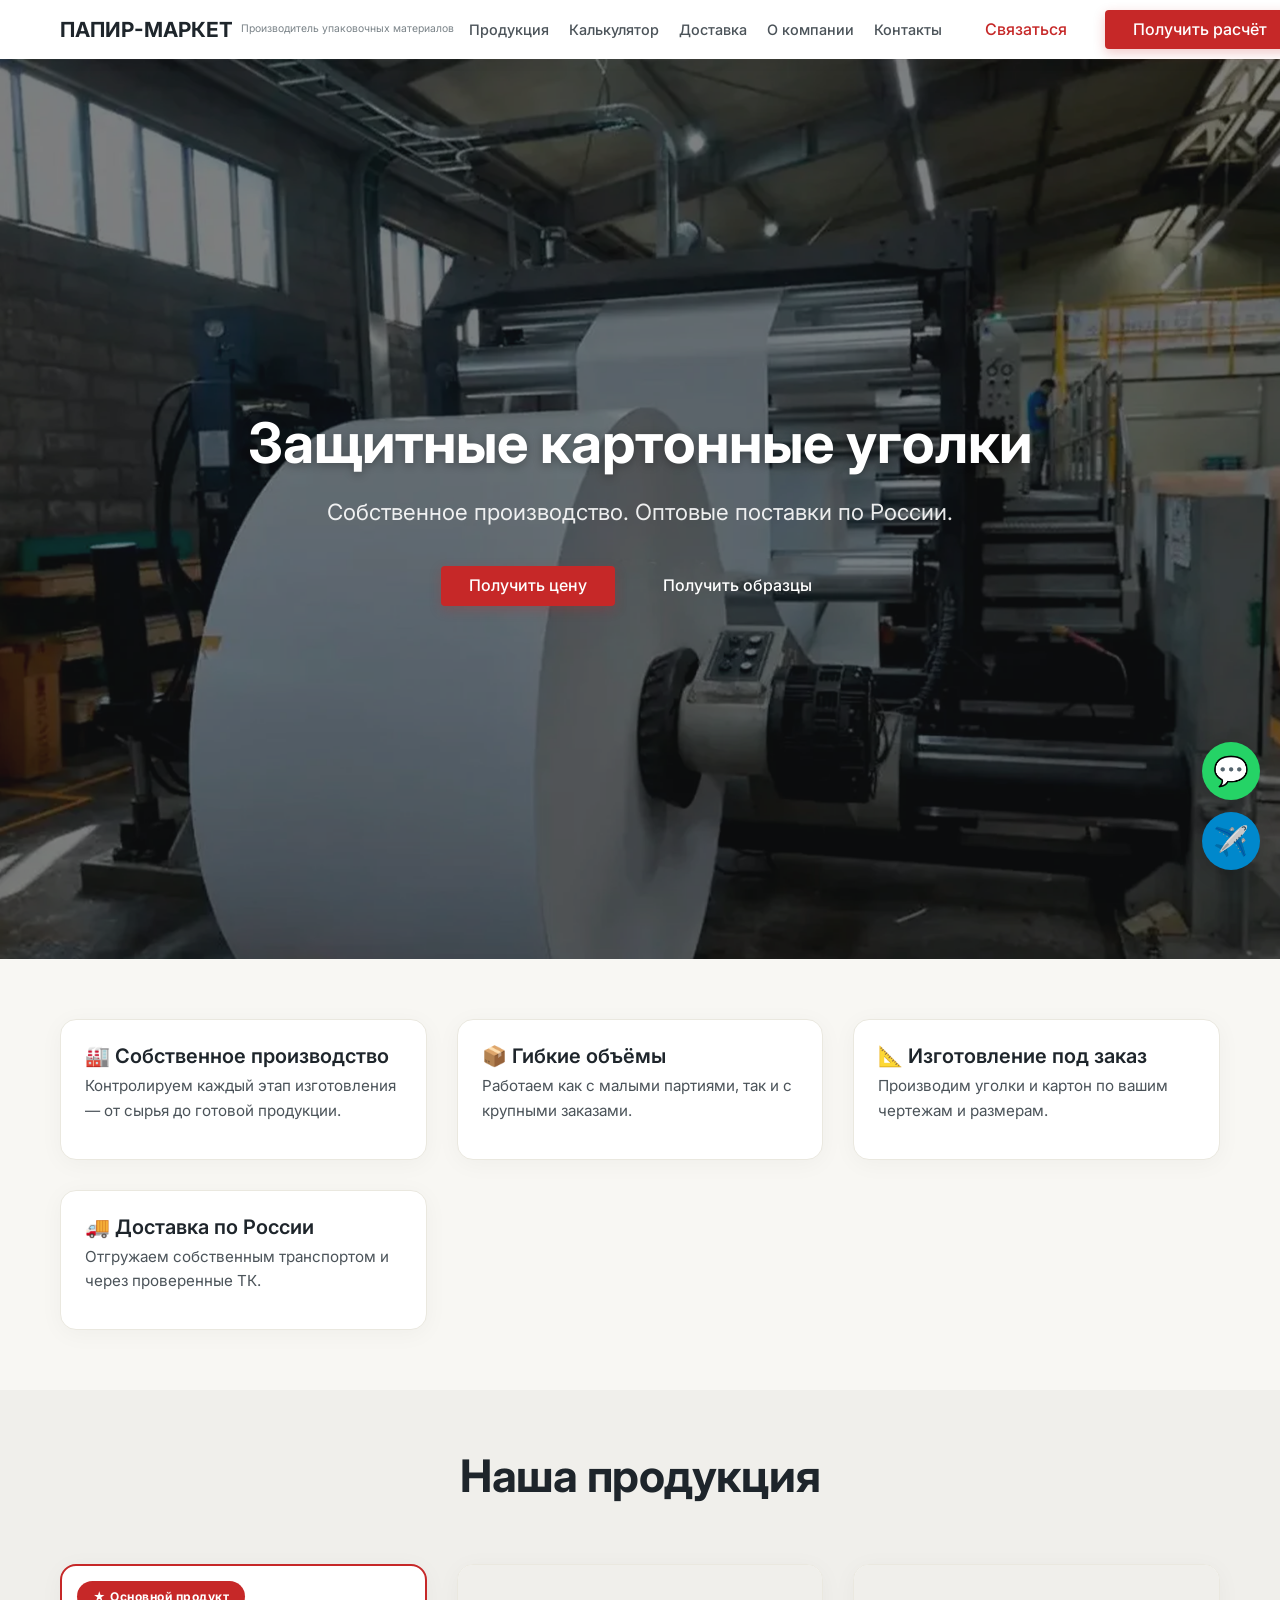
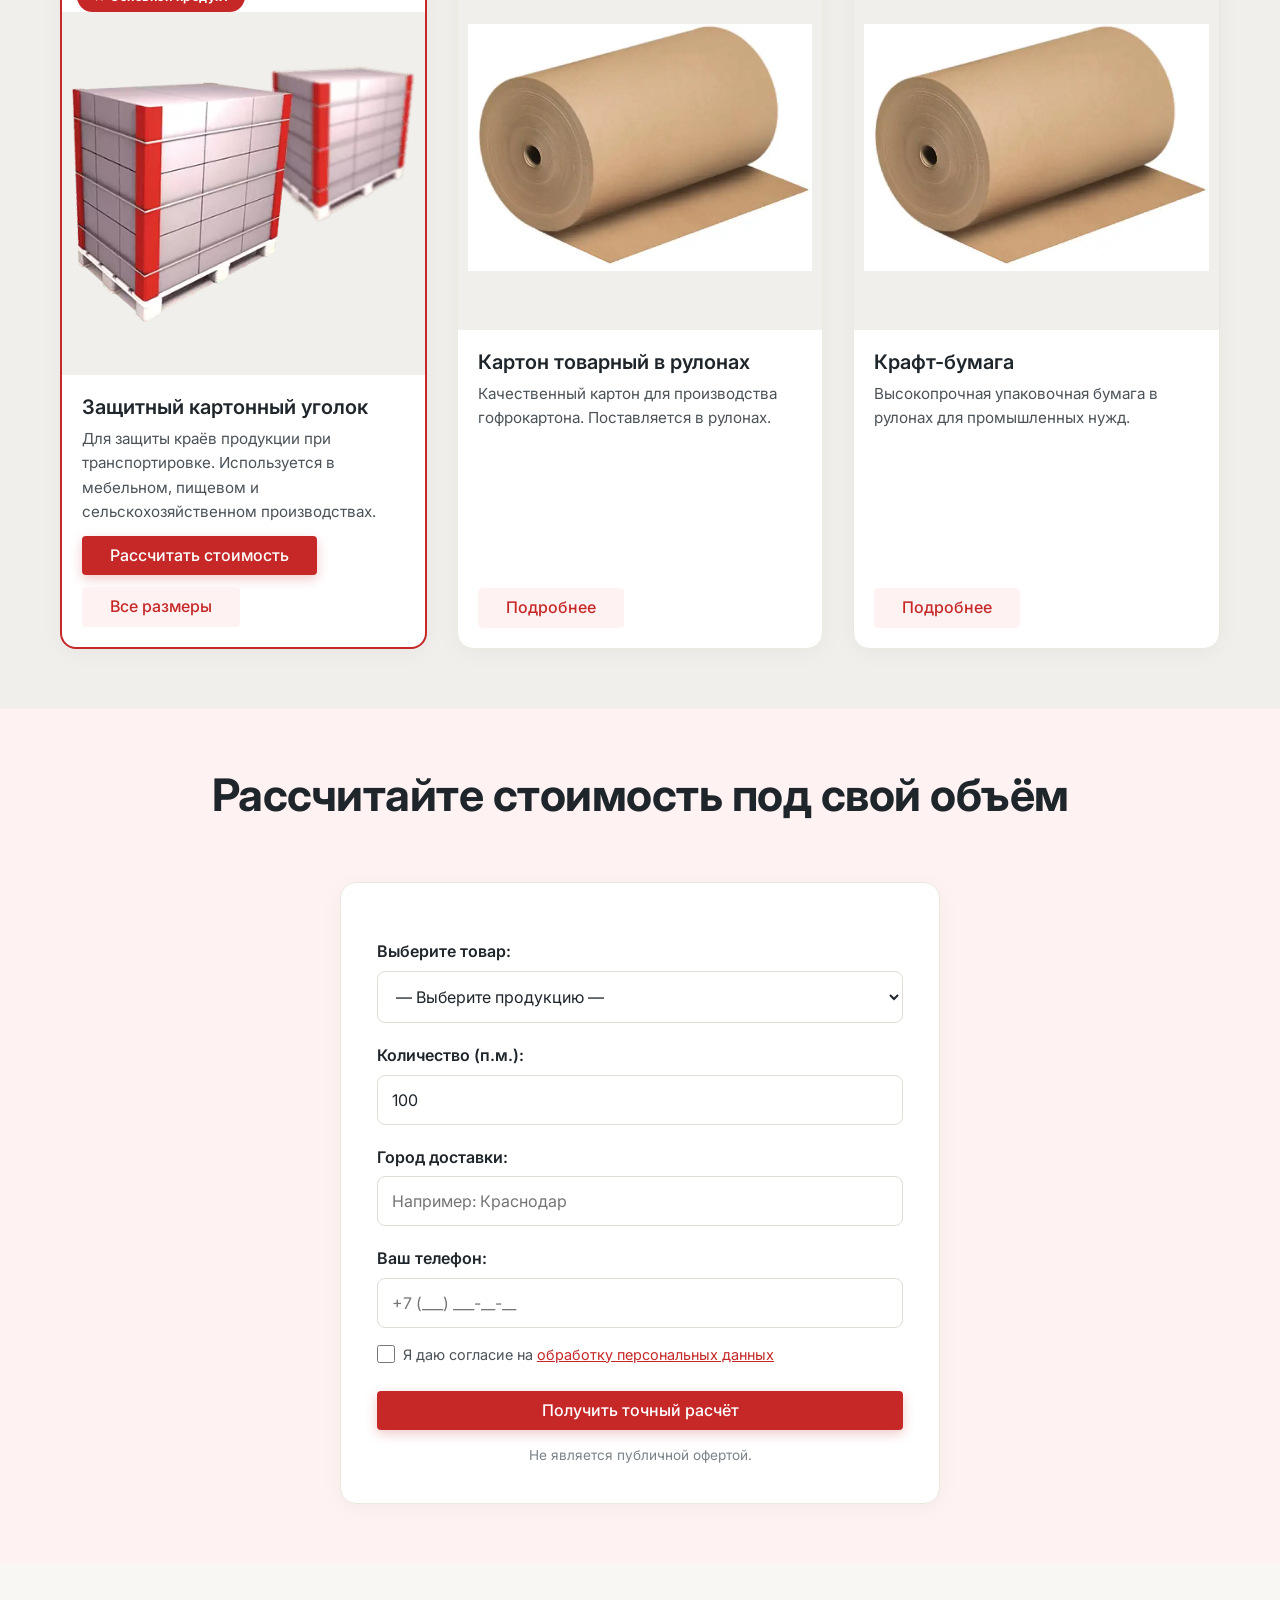
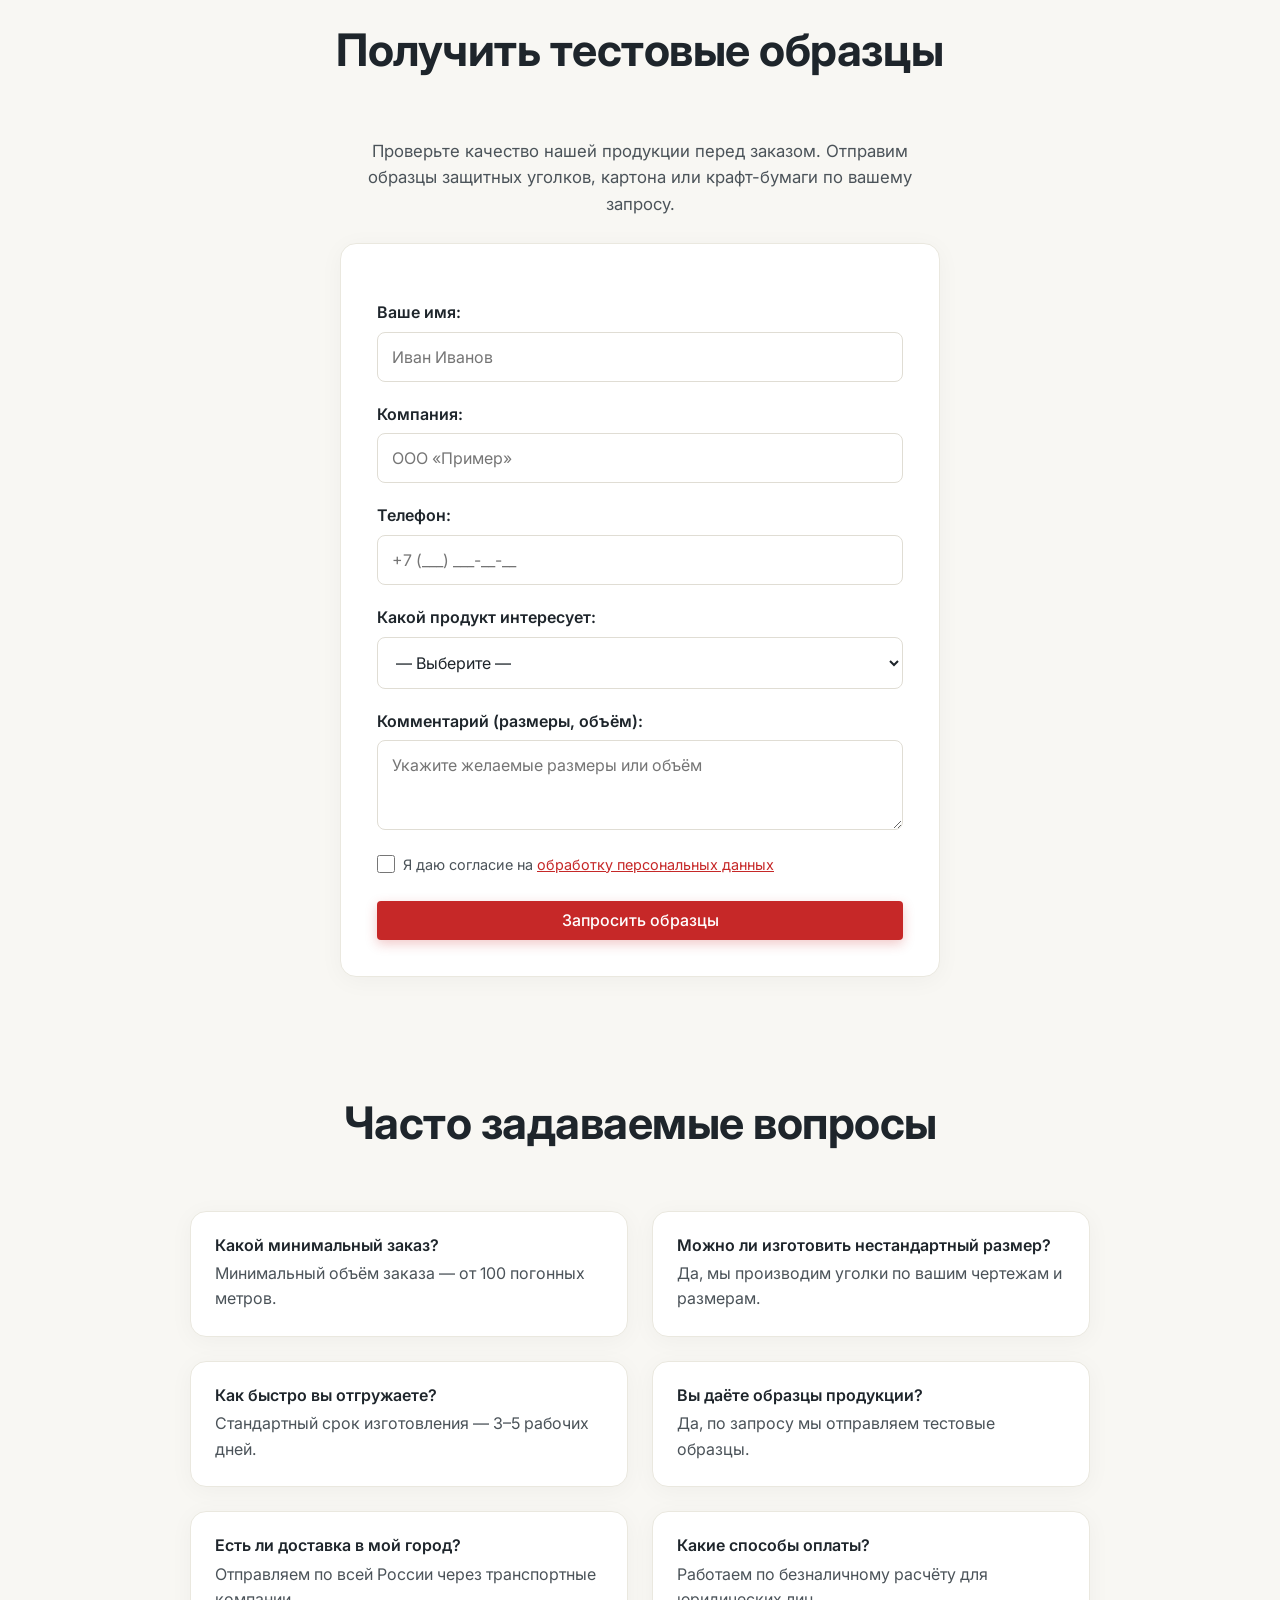
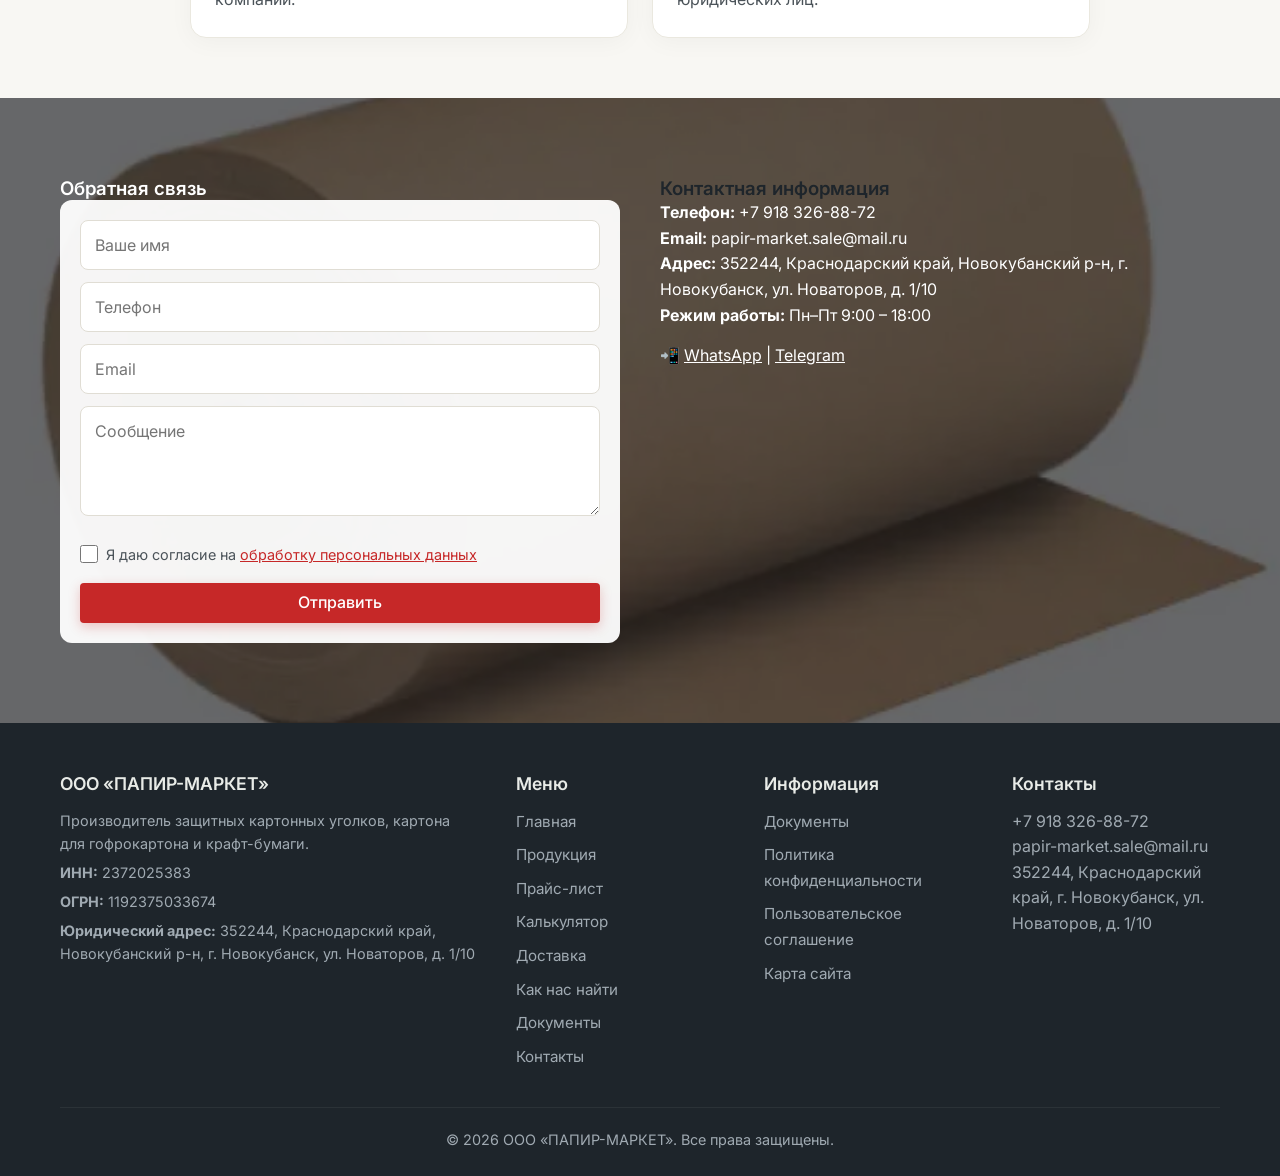
==== commit 89d2a37c: "Remove conflict markers manually" ====
--- a/index.html
+++ b/index.html
@@ -5,7 +5,6 @@
     <meta name="viewport" content="width=device-width, initial-scale=1.0">
     <meta name="description" content="Производитель защитных картонных уголков и упаковочных материалов. ООО «ПАПИР-МАРКЕТ». Поставки по ЮФО и России. Получите расчёт стоимости и тестовые образцы.">
     <title>Производитель защитных картонных уголков | ООО «ПАПИР-МАРКЕТ»</title>
-<<<<<<< HEAD
     <link rel="canonical" href="https://papir-market.ru/">
     <meta property="og:title" content="Производитель защитных картонных уголков | ООО «ПАПИР-МАРКЕТ»">
     <meta property="og:description" content="Производитель защитных картонных уголков и упаковочных материалов. Поставки по ЮФО и России. Получите расчёт стоимости и тестовые образцы.">
@@ -15,15 +14,6 @@
     <link rel="stylesheet" href="css/style.css">
     <link rel="preconnect" href="https://fonts.googleapis.com">
     <link href="https://fonts.googleapis.com/css2?family=Inter:opsz,wght@14..32,400;14..32,500;14..32,600;14..32,700&display=swap" rel="stylesheet">
-=======
-    <link rel="stylesheet" href="css/style.css">
-    <link rel="preconnect" href="https://fonts.googleapis.com">
-    <link href="https://fonts.googleapis.com/css2?family=Inter:opsz,wght@14..32,400;14..32,500;14..32,600;14..32,700&display=swap" rel="stylesheet">
-
-    <!-- ============================================================
-         МИКРОРАЗМЕТКА SCHEMA.ORG
-         ============================================================ -->
->>>>>>> 8b4f43bdafab4d124a24be051ec6ab0c9b62e843
     <script type="application/ld+json">
     {
         "@context": "https://schema.org",
@@ -52,19 +42,6 @@
         ]
     }
     </script>
-<<<<<<< HEAD
-=======
-
-    <script type="application/ld+json">
-    {
-        "@context": "https://schema.org",
-        "@type": "WebSite",
-        "name": "ООО «ПАПИР-МАРКЕТ»",
-        "url": "https://papir-market.ru"
-    }
-    </script>
-
->>>>>>> 8b4f43bdafab4d124a24be051ec6ab0c9b62e843
     <script type="application/ld+json">
     {
         "@context": "https://schema.org",
@@ -79,11 +56,9 @@
         ]
     }
     </script>
-<<<<<<< HEAD
 </head>
 <body>
 
-<!-- ШАПКА v2.0 -->
 <header class="header">
     <div class="container header__container">
         <div class="header__logo">
@@ -125,85 +100,10 @@
             </div>
             <a href="calculator.html" class="btn btn--primary btn--small">Получить расчёт</a>
             <button class="header__burger" id="mobileMenuToggle" aria-label="Меню">☰</button>
-=======
-
-    <style>
-        /* ============================================================
-           УЛУЧШЕНИЕ ЧИТАЕМОСТИ HERO-ЗАГОЛОВКОВ
-           ============================================================ */
-        .hero-fullscreen h1,
-        .hero-fullscreen .hero-sub {
-            color: #ffffff !important;
-            text-shadow: 0 4px 30px rgba(0, 0, 0, 0.9), 0 2px 10px rgba(0, 0, 0, 0.7);
-        }
-        .hero-fullscreen h1 {
-            font-size: 2.8rem;
-            font-weight: 700;
-            line-height: 1.2;
-            margin-bottom: 20px;
-        }
-        .hero-fullscreen .hero-sub {
-            font-size: 1.2rem;
-            max-width: 700px;
-            margin: 0 auto 30px;
-            opacity: 0.95;
-        }
-
-        @media (max-width: 768px) {
-            .hero-fullscreen h1 {
-                font-size: 1.6rem;
-                text-shadow: 0 4px 25px rgba(0, 0, 0, 0.95), 0 2px 8px rgba(0, 0, 0, 0.8);
-            }
-            .hero-fullscreen .hero-sub {
-                font-size: 0.95rem;
-                text-shadow: 0 2px 15px rgba(0, 0, 0, 0.9);
-            }
-        }
-
-        @media (max-width: 480px) {
-            .hero-fullscreen h1 {
-                font-size: 1.3rem;
-                text-shadow: 0 4px 20px rgba(0, 0, 0, 0.95);
-            }
-        }
-    </style>
-</head>
-<body>
-
-<!-- ============================================================
-     ШАПКА
-     ============================================================ -->
-<header>
-    <div class="container header-container">
-        <div class="logo">
-            <a href="index.html">
-                <span class="logo-text">ПАПИР-МАРКЕТ</span>
-                <span class="logo-sub">Производитель упаковочных материалов</span>
-            </a>
-        </div>
-        <nav>
-            <ul id="mainNav">
-                <li><a href="index.html" class="active">Главная</a></li>
-                <li><a href="catalog.html">Продукция</a></li>
-                <li><a href="price.html">Прайс-лист</a></li>
-                <li><a href="calculator.html">Калькулятор</a></li>
-                <li><a href="delivery.html">Доставка</a></li>
-                <li><a href="find-us.html">Как нас найти</a></li>
-                <li><a href="docs.html">Документы</a></li>
-                <li><a href="contacts.html">Контакты</a></li>
-            </ul>
-        </nav>
-        <div class="header-right">
-            <a href="tel:+79183268872" class="header-phone">+7 918 326-88-72</a>
-            <a href="calculator.html" class="btn btn-primary btn-sm">Получить расчёт</a>
-            <button class="mobile-menu-toggle" id="mobileMenuToggle" aria-label="Меню">☰</button>
->>>>>>> 8b4f43bdafab4d124a24be051ec6ab0c9b62e843
         </div>
     </div>
 </header>
 
-<<<<<<< HEAD
-<!-- МОБИЛЬНОЕ МЕНЮ -->
 <div class="mobile-menu" id="mobileMenu">
     <div class="mobile-menu__header">
         <span class="mobile-menu__logo">ПАПИР-МАРКЕТ</span>
@@ -248,34 +148,10 @@
         <div class="hero__actions">
             <a href="calculator.html" class="btn btn--primary btn--large">Получить цену</a>
             <a href="#samples" class="btn btn--outline-light btn--large">Получить образцы</a>
-=======
-<!-- ============================================================
-     HERO — ПЕРВЫЙ ЭКРАН
-     ============================================================ -->
-<section class="hero-fullscreen" style="background-image: url('images/glavnaya/hero-bg.webp');">
-    <div class="hero-overlay"></div>
-    <div class="container hero-content">
-        <h1>Производитель защитных картонных уголков</h1>
-        <p class="hero-sub">
-            Изготавливаем лайнер и крафт-бумагу. Поставки по ЮФО и России напрямую от производителя.
-        </p>
-        <div class="hero-buttons">
-            <a href="calculator.html" class="btn btn-primary btn-large">Получить расчёт стоимости</a>
-            <a href="#samples" class="btn btn-outline-light btn-large" onclick="document.getElementById('samplesForm').scrollIntoView({behavior:'smooth'}); return false;">Получить тестовые образцы</a>
-        </div>
-    </div>
-    <div class="hero-features-bar">
-        <div class="container hero-features">
-            <span>✔ Собственное производство</span>
-            <span>✔ Работаем с 2019 года</span>
-            <span>✔ Поставки по России</span>
-            <span>✔ Изготовление под заказ</span>
->>>>>>> 8b4f43bdafab4d124a24be051ec6ab0c9b62e843
-        </div>
-    </div>
-</section>
-
-<<<<<<< HEAD
+        </div>
+    </div>
+</section>
+
 <section class="section" data-section-name="Преимущества">
     <div class="container">
         <div class="card-grid">
@@ -294,93 +170,18 @@
             <div class="card card--simple">
                 <h3 class="card__title">🚚 Доставка по России</h3>
                 <p class="card__text">Отгружаем собственным транспортом и через проверенные ТК.</p>
-=======
-<!-- ============================================================
-     ПРОДУКЦИЯ
-     ============================================================ -->
-<section class="section">
-    <div class="container">
-        <h2 class="section-title">Наша продукция</h2>
-        <div class="category-grid">
-
-            <!-- 1. Уголок — ГЛАВНЫЙ ПРОДУКТ -->
-            <div class="category-card featured">
-                <span class="product-badge">★ Основной продукт</span>
-                <img src="images/glavnaya/kart-optimized.webp" alt="Защитные картонные уголки для упаковки продукции" loading="lazy" onerror="this.src='images/zaglushki/no-image.webp'">
-                <h3>Защитный картонный уголок</h3>
-                <p>
-                    Для защиты краёв продукции при транспортировке. Используется в мебельном, пищевом и сельскохозяйственном производствах.
-                </p>
-                <div class="category-actions">
-                    <a href="product.html?id=1359" class="btn btn-primary">Рассчитать стоимость</a>
-                    <a href="catalog.html?category=corner" class="btn btn-secondary">Все размеры</a>
-                </div>
-            </div>
-
-            <!-- 2. Лайнер — ИСПРАВЛЕННЫЙ ТЕКСТ -->
-            <div class="category-card">
-                <img src="images/glavnaya/KARTON.webp" alt="Картон для плоских слоёв гофрокартона в рулонах" loading="lazy" onerror="this.src='images/zaglushki/no-image.webp'">
-                <h3>Картон для гофрокартона (лайнер)</h3>
-                <p>
-                    Картон товарный в рулонах. Качественная экологически чистая продукция. Реализуется рулонами.
-                </p>
-                <div class="category-actions">
-                    <a href="catalog.html?category=liner" class="btn btn-secondary">Подробнее</a>
-                </div>
-            </div>
-
-            <!-- 3. Крафт-бумага -->
-            <div class="category-card">
-                <img src="images/glavnaya/kraft.webp" alt="Крафт-бумага в рулонах для промышленных нужд" loading="lazy" onerror="this.src='images/zaglushki/no-image.webp'">
-                <h3>Крафт-бумага</h3>
-                <p>
-                    Высокопрочная упаковочная бумага в рулонах для промышленных нужд.
-                </p>
-                <div class="category-actions">
-                    <a href="catalog.html?category=fluting" class="btn btn-secondary">Подробнее</a>
-                </div>
-            </div>
-
-        </div>
-    </div>
-</section>
-
-<!-- ============================================================
-     ПРЕИМУЩЕСТВА
-     ============================================================ -->
-<section class="section section-gray">
-    <div class="container">
-        <h2 class="section-title">Почему выбирают ПАПИР-МАРКЕТ</h2>
-        <div class="category-grid">
-            <div class="category-card">
-                <h3>🏭 Собственное производство</h3>
-                <p>Контролируем каждый этап изготовления — от сырья до готовой продукции.</p>
-            </div>
-            <div class="category-card">
-                <h3>📦 Гибкие объёмы</h3>
-                <p>Работаем как с малыми партиями, так и с крупными заказами.</p>
-            </div>
-            <div class="category-card">
-                <h3>📐 Изготовление под заказ</h3>
-                <p>Производим уголки и картон по вашим чертежам и размерам.</p>
-            </div>
-            <div class="category-card">
-                <h3>🚚 Доставка по России</h3>
-                <p>Отгружаем собственным транспортом и через проверенные ТК.</p>
->>>>>>> 8b4f43bdafab4d124a24be051ec6ab0c9b62e843
-            </div>
-        </div>
-    </div>
-</section>
-
-<<<<<<< HEAD
+            </div>
+        </div>
+    </div>
+</section>
+
 <section class="section section--gray" data-section-name="Продукция">
     <div class="container">
         <h2 class="section__title">Наша продукция</h2>
         <div class="card-grid">
             <div class="card card--featured">
                 <span class="card__badge">★ Основной продукт</span>
-                <img src="images/glavnaya/kart-optimized.webp" alt="Защитные картонные уголки" width="800" height="800" class="card__image" loading="lazy" onerror="this.src='images/zaglushki/no-image.webp'">
+                <img src="images/glavnaya/kart-optimized.webp" alt="Защитные картонные уголки" width="400" height="400" class="card__image" loading="lazy" onerror="this.src='images/zaglushki/no-image.webp'">
                 <div class="card__body">
                     <h3 class="card__title">Защитный картонный уголок</h3>
                     <p class="card__text">Для защиты краёв продукции при транспортировке. Используется в мебельном, пищевом и сельскохозяйственном производствах.</p>
@@ -392,7 +193,7 @@
             </div>
 
             <div class="card">
-                <img src="images/glavnaya/KARTON.webp" alt="Картон товарный в рулонах" width="800" height="800" class="card__image" loading="lazy" onerror="this.src='images/zaglushki/no-image.webp'">
+                <img src="images/glavnaya/KARTON.webp" alt="Картон товарный в рулонах" width="400" height="400" class="card__image" loading="lazy" onerror="this.src='images/zaglushki/no-image.webp'">
                 <div class="card__body">
                     <h3 class="card__title">Картон товарный в рулонах</h3>
                     <p class="card__text">Качественный картон для производства гофрокартона. Поставляется в рулонах.</p>
@@ -403,7 +204,7 @@
             </div>
 
             <div class="card">
-                <img src="images/glavnaya/kraft.webp" alt="Крафт-бумага" width="800" height="800" class="card__image" loading="lazy" onerror="this.src='images/zaglushki/no-image.webp'">
+                <img src="images/glavnaya/kraft.webp" alt="Крафт-бумага" width="400" height="400" class="card__image" loading="lazy" onerror="this.src='images/zaglushki/no-image.webp'">
                 <div class="card__body">
                     <h3 class="card__title">Крафт-бумага</h3>
                     <p class="card__text">Высокопрочная упаковочная бумага в рулонах для промышленных нужд.</p>
@@ -436,36 +237,10 @@
                 <input type="tel" id="indexPhone" class="form-input" placeholder="+7 (___) ___-__-__" required>
 
                 <label class="form-consent">
-=======
-<!-- ============================================================
-     КАЛЬКУЛЯТОР С ЗАЯВКОЙ
-     ============================================================ -->
-<section class="section section-light-green">
-    <div class="container">
-        <h2 class="section-title">Рассчитайте стоимость под свой объём</h2>
-        <div class="calc-container">
-            <form id="calcForm">
-                <label for="indexProductSelect">Выберите товар:</label>
-                <select id="indexProductSelect" required>
-                    <option value="">— Выберите продукцию —</option>
-                </select>
-
-                <label for="indexQuantity">Количество (п.м.):</label>
-                <input type="number" id="indexQuantity" value="100" min="1" step="1" required>
-
-                <label for="indexCity">Город доставки:</label>
-                <input type="text" id="indexCity" placeholder="Например: Краснодар" required>
-
-                <label for="indexPhone">Ваш телефон:</label>
-                <input type="tel" id="indexPhone" placeholder="+7 (___) ___-__-__" required>
-
-                <label class="consent-checkbox">
->>>>>>> 8b4f43bdafab4d124a24be051ec6ab0c9b62e843
                     <input type="checkbox" name="personal_data_consent" value="yes" required>
                     <span>Я даю согласие на <a href="policy.html" target="_blank">обработку персональных данных</a></span>
                 </label>
 
-<<<<<<< HEAD
                 <button type="submit" class="btn btn--primary form-submit">Получить точный расчёт</button>
             </form>
             <div id="indexResult" class="form-result">
@@ -473,40 +248,17 @@
                 <p style="font-size:0.9rem;color:var(--text-secondary);">Менеджер свяжется с вами в течение 15 минут.</p>
             </div>
             <p class="form-disclaimer">Не является публичной офертой.</p>
-=======
-                <button type="submit" class="btn btn-primary" style="width:100%; margin-top:15px;" id="indexCalcBtn">
-                    Получить точный расчёт
-                </button>
-            </form>
-
-            <div id="indexResult" class="calc-result" style="display:none;">
-                <p>✅ Спасибо! Ваш запрос отправлен.</p>
-                <p style="font-size:0.9rem;color:var(--text-secondary);">Менеджер свяжется с вами в течение 15 минут.</p>
-            </div>
-
-            <p class="disclaimer">Не является публичной офертой.</p>
->>>>>>> 8b4f43bdafab4d124a24be051ec6ab0c9b62e843
-        </div>
-    </div>
-</section>
-
-<<<<<<< HEAD
+        </div>
+    </div>
+</section>
+
 <section class="section" data-section-name="Образцы">
     <div class="container">
         <h2 class="section__title">Получить тестовые образцы</h2>
-=======
-<!-- ============================================================
-     ТЕСТОВЫЕ ОБРАЗЦЫ — НОВЫЙ БЛОК
-     ============================================================ -->
-<section class="section" id="samples">
-    <div class="container">
-        <h2 class="section-title">Получить тестовые образцы</h2>
->>>>>>> 8b4f43bdafab4d124a24be051ec6ab0c9b62e843
         <div style="max-width:600px; margin:0 auto;">
             <p style="text-align:center; color:var(--text-secondary); margin-bottom:25px; font-size:1.05rem;">
                 Проверьте качество нашей продукции перед заказом. Отправим образцы защитных уголков, картона или крафт-бумаги по вашему запросу.
             </p>
-<<<<<<< HEAD
             <div class="form-container">
                 <form id="samplesForm">
                     <label class="form-label" for="samplesName">Ваше имя:</label>
@@ -530,46 +282,13 @@
                     <textarea id="samplesComment" class="form-textarea" rows="3" placeholder="Укажите желаемые размеры или объём"></textarea>
 
                     <label class="form-consent">
-=======
-            <div class="calc-container" style="max-width:100%;">
-                <form id="samplesForm">
-                    <label for="samplesName">Ваше имя:</label>
-                    <input type="text" id="samplesName" placeholder="Иван Иванов" required>
-
-                    <label for="samplesCompany">Компания:</label>
-                    <input type="text" id="samplesCompany" placeholder="ООО «Пример»">
-
-                    <label for="samplesPhone">Телефон:</label>
-                    <input type="tel" id="samplesPhone" placeholder="+7 (___) ___-__-__" required>
-
-                    <label for="samplesProduct">Какой продукт интересует:</label>
-                    <select id="samplesProduct" required>
-                        <option value="">— Выберите —</option>
-                        <option value="уголки">Защитные картонные уголки</option>
-                        <option value="лайнер">Картон для гофрокартона (лайнер)</option>
-                        <option value="крафт">Крафт-бумага</option>
-                    </select>
-
-                    <label for="samplesComment">Комментарий (размеры, объём):</label>
-                    <textarea id="samplesComment" rows="3" placeholder="Укажите желаемые размеры или объём"></textarea>
-
-                    <label class="consent-checkbox">
->>>>>>> 8b4f43bdafab4d124a24be051ec6ab0c9b62e843
                         <input type="checkbox" name="personal_data_consent" value="yes" required>
                         <span>Я даю согласие на <a href="policy.html" target="_blank">обработку персональных данных</a></span>
                     </label>
 
-<<<<<<< HEAD
                     <button type="submit" class="btn btn--primary form-submit">Запросить образцы</button>
                 </form>
                 <div id="samplesResult" class="form-result">
-=======
-                    <button type="submit" class="btn btn-primary" style="width:100%; margin-top:15px;">
-                        Запросить образцы
-                    </button>
-                </form>
-                <div id="samplesResult" class="calc-result" style="display:none;">
->>>>>>> 8b4f43bdafab4d124a24be051ec6ab0c9b62e843
                     <p>✅ Спасибо! Запрос на образцы отправлен.</p>
                     <p style="font-size:0.9rem;color:var(--text-secondary);">Менеджер свяжется с вами для уточнения деталей.</p>
                 </div>
@@ -578,7 +297,6 @@
     </div>
 </section>
 
-<<<<<<< HEAD
 <section class="section" data-section-name="FAQ">
     <div class="container">
         <h2 class="section__title">Часто задаваемые вопросы</h2>
@@ -589,28 +307,10 @@
             <div class="card card--simple"><h4 style="margin-bottom:6px;">Вы даёте образцы продукции?</h4><p style="color:var(--text-secondary); margin:0;">Да, по запросу мы отправляем тестовые образцы.</p></div>
             <div class="card card--simple"><h4 style="margin-bottom:6px;">Есть ли доставка в мой город?</h4><p style="color:var(--text-secondary); margin:0;">Отправляем по всей России через транспортные компании.</p></div>
             <div class="card card--simple"><h4 style="margin-bottom:6px;">Какие способы оплаты?</h4><p style="color:var(--text-secondary); margin:0;">Работаем по безналичному расчёту для юридических лиц.</p></div>
-=======
-<!-- ============================================================
-     ПРОИЗВОДСТВО
-     ============================================================ -->
-<section class="section section-gray">
-    <div class="container">
-        <h2 class="section-title">Производство</h2>
-        <div style="max-width:800px; margin:0 auto; text-align:center;">
-            <p style="font-size:1.1rem; color:var(--text-secondary); margin-bottom:20px;">
-                ООО «ПАПИР-МАРКЕТ» осуществляет деятельность в сфере производства бумаги и картона с 2019 года. Мы производим защитные уголки, картон для гофрокартона и крафт-бумагу на собственном оборудовании.
-            </p>
-            <div style="display:grid; grid-template-columns:1fr 1fr 1fr; gap:15px;">
-                <img src="images/obshie/001.png" alt="Производство картона в цехе ПАПИР-МАРКЕТ" style="border-radius:8px; width:100%; height:150px; object-fit:cover;" onerror="this.src='images/zaglushki/no-image.webp'">
-                <img src="images/obshie/002.jpg" alt="Оборудование для производства картонных уголков" style="border-radius:8px; width:100%; height:150px; object-fit:cover;" onerror="this.src='images/zaglushki/no-image.webp'">
-                <img src="images/obshie/003.webp" alt="Готовая продукция на складе ПАПИР-МАРКЕТ" style="border-radius:8px; width:100%; height:150px; object-fit:cover;" onerror="this.src='images/zaglushki/no-image.webp'">
-            </div>
->>>>>>> 8b4f43bdafab4d124a24be051ec6ab0c9b62e843
-        </div>
-    </div>
-</section>
-
-<<<<<<< HEAD
+        </div>
+    </div>
+</section>
+
 <section class="contacts-fullscreen" style="position:relative; background-image:url('images/obshie/004.webp'); background-size:cover; background-position:center; padding:80px 0; color:#fff;">
     <div class="contacts-overlay" style="position:absolute; top:0; left:0; width:100%; height:100%; background:var(--bg-contacts-overlay); z-index:1;"></div>
     <div class="container" style="position:relative; z-index:2; display:grid; grid-template-columns:1fr 1fr; gap:40px;">
@@ -626,61 +326,6 @@
                     <span>Я даю согласие на <a href="policy.html" target="_blank">обработку персональных данных</a></span>
                 </label>
                 <button type="submit" class="btn btn--primary">Отправить</button>
-=======
-<!-- ============================================================
-     FAQ
-     ============================================================ -->
-<section class="section">
-    <div class="container">
-        <h2 class="section-title">Часто задаваемые вопросы</h2>
-        <div class="faq-grid">
-            <div class="faq-item">
-                <h4>Какой минимальный заказ?</h4>
-                <p>Минимальный объём заказа — от 100 погонных метров.</p>
-            </div>
-            <div class="faq-item">
-                <h4>Можно ли изготовить нестандартный размер?</h4>
-                <p>Да, мы производим уголки по вашим чертежам и размерам.</p>
-            </div>
-            <div class="faq-item">
-                <h4>Как быстро вы отгружаете?</h4>
-                <p>Стандартный срок изготовления — 3–5 рабочих дней.</p>
-            </div>
-            <div class="faq-item">
-                <h4>Вы даёте образцы продукции?</h4>
-                <p>Да, по запросу мы отправляем тестовые образцы.</p>
-            </div>
-            <div class="faq-item">
-                <h4>Есть ли доставка в мой город?</h4>
-                <p>Отправляем по всей России через транспортные компании.</p>
-            </div>
-            <div class="faq-item">
-                <h4>Какие способы оплаты?</h4>
-                <p>Работаем по безналичному расчёту для юридических лиц.</p>
-            </div>
-        </div>
-    </div>
-</section>
-
-<!-- ============================================================
-     КОНТАКТЫ
-     ============================================================ -->
-<section class="section contacts-fullscreen" style="background-image: url('images/obshie/004.webp');">
-    <div class="contacts-overlay"></div>
-    <div class="container contacts-grid">
-        <div>
-            <h3 style="color:#fff;">Обратная связь</h3>
-            <form id="contactForm" style="display:flex;flex-direction:column;gap:12px;background:rgba(255,255,255,0.95);padding:20px;border-radius:8px;">
-                <input type="text" name="name" placeholder="Ваше имя" required>
-                <input type="tel" name="phone" placeholder="Телефон" required>
-                <input type="email" name="email" placeholder="Email">
-                <textarea name="message" placeholder="Сообщение" rows="4"></textarea>
-                <label class="consent-checkbox">
-                    <input type="checkbox" name="personal_data_consent" value="yes" required>
-                    <span>Я даю согласие на <a href="policy.html" target="_blank">обработку персональных данных</a></span>
-                </label>
-                <button type="submit" class="btn btn-primary">Отправить</button>
->>>>>>> 8b4f43bdafab4d124a24be051ec6ab0c9b62e843
             </form>
         </div>
         <div style="color:#fff;">
@@ -697,7 +342,6 @@
     </div>
 </section>
 
-<<<<<<< HEAD
 <footer class="footer">
     <div class="container">
         <div class="footer__grid">
@@ -711,24 +355,6 @@
             <div>
                 <h4 class="footer__col-title">Меню</h4>
                 <ul class="footer__links">
-=======
-<!-- ============================================================
-     ПОДВАЛ
-     ============================================================ -->
-<footer>
-    <div class="container">
-        <div class="footer-grid">
-            <div>
-                <h4>ООО «ПАПИР-МАРКЕТ»</h4>
-                <p style="font-size:0.9rem;">Производитель защитных картонных уголков, картона для гофрокартона и крафт-бумаги.</p>
-                <p><strong>ИНН:</strong> 2372025383</p>
-                <p><strong>ОГРН:</strong> 1192375033674</p>
-                <p><strong>Юридический адрес:</strong> 352244, Краснодарский край, Новокубанский р-н, г. Новокубанск, ул. Новаторов, д. 1/10</p>
-            </div>
-            <div>
-                <h4>Меню</h4>
-                <ul>
->>>>>>> 8b4f43bdafab4d124a24be051ec6ab0c9b62e843
                     <li><a href="index.html">Главная</a></li>
                     <li><a href="catalog.html">Продукция</a></li>
                     <li><a href="price.html">Прайс-лист</a></li>
@@ -740,13 +366,8 @@
                 </ul>
             </div>
             <div>
-<<<<<<< HEAD
                 <h4 class="footer__col-title">Информация</h4>
                 <ul class="footer__links">
-=======
-                <h4>Информация</h4>
-                <ul>
->>>>>>> 8b4f43bdafab4d124a24be051ec6ab0c9b62e843
                     <li><a href="docs.html">Документы</a></li>
                     <li><a href="policy.html">Политика конфиденциальности</a></li>
                     <li><a href="agreement.html">Пользовательское соглашение</a></li>
@@ -754,7 +375,6 @@
                 </ul>
             </div>
             <div>
-<<<<<<< HEAD
                 <h4 class="footer__col-title">Контакты</h4>
                 <p><a href="tel:+79183268872" class="footer__contact-link">+7 918 326-88-72</a></p>
                 <p><a href="mailto:papir-market.sale@mail.ru" class="footer__contact-link">papir-market.sale@mail.ru</a></p>
@@ -778,183 +398,4 @@
 <script src="js/dev-mode.js"></script>
 
 </body>
-</html>
-=======
-                <h4>Контакты</h4>
-                <p><a href="tel:+79183268872">+7 918 326-88-72</a></p>
-                <p><a href="mailto:papir-market.sale@mail.ru">papir-market.sale@mail.ru</a></p>
-                <p>352244, Краснодарский край, г. Новокубанск, ул. Новаторов, д. 1/10</p>
-            </div>
-        </div>
-        <div class="footer-bottom">© 2026 ООО «ПАПИР-МАРКЕТ». Все права защищены.</div>
-    </div>
-</footer>
-
-<!-- ============================================================
-     ПЛАВАЮЩИЕ КНОПКИ
-     ============================================================ -->
-<div class="floating-buttons">
-    <a href="https://wa.me/79183268872?text=Здравствуйте!%20Хочу%20заказать%20продукцию%20ООО%20ПАПИР-МАРКЕТ." target="_blank" rel="noopener noreferrer" class="floating-btn whatsapp" aria-label="Написать в WhatsApp">💬</a>
-    <a href="https://t.me/in4707?text=Здравствуйте!%20Хочу%20заказать%20продукцию%20ООО%20ПАПИР-МАРКЕТ." target="_blank" rel="noopener noreferrer" class="floating-btn telegram" aria-label="Написать в Telegram">✈️</a>
-</div>
-
-<!-- ============================================================
-     СКРИПТЫ
-     ============================================================ -->
-<script src="data.js"></script>
-<script src="js/main.js"></script>
-
-<script>
-document.addEventListener('DOMContentLoaded', function() {
-    // ================================================================
-    // БУРГЕР-МЕНЮ (РАБОТАЕТ!)
-    // ================================================================
-    const menuToggle = document.getElementById('mobileMenuToggle');
-    const nav = document.getElementById('mainNav');
-
-    if (menuToggle && nav) {
-        // Открытие/закрытие по клику на бургер
-        menuToggle.addEventListener('click', function(e) {
-            e.stopPropagation();
-            nav.classList.toggle('open');
-        });
-
-        // Закрытие меню при клике вне его
-        document.addEventListener('click', function(e) {
-            if (!nav.contains(e.target) && e.target !== menuToggle) {
-                nav.classList.remove('open');
-            }
-        });
-
-        // Закрытие меню при клике на ссылку (для мобильных)
-        nav.querySelectorAll('a').forEach(function(link) {
-            link.addEventListener('click', function() {
-                nav.classList.remove('open');
-            });
-        });
-    }
-
-    // ================================================================
-    // ЗАПОЛНЕНИЕ КАЛЬКУЛЯТОРА НА ГЛАВНОЙ
-    // ================================================================
-    const select = document.getElementById('indexProductSelect');
-    const form = document.getElementById('calcForm');
-    const resultDiv = document.getElementById('indexResult');
-
-    if (select && typeof data !== 'undefined' && data.products && data.products.corner) {
-        const corners = data.products.corner;
-        corners.forEach(p => {
-            const opt = document.createElement('option');
-            opt.value = p.id;
-            opt.textContent = `${p.title} (от ${p.priceMin} ₽/п.м.)`;
-            select.appendChild(opt);
-        });
-    }
-
-    if (form) {
-        form.addEventListener('submit', function(e) {
-            e.preventDefault();
-
-            const consent = this.querySelector('input[name="personal_data_consent"]');
-            if (consent && !consent.checked) {
-                alert('Пожалуйста, дайте согласие на обработку персональных данных.');
-                return;
-            }
-
-            const productSelect = document.getElementById('indexProductSelect');
-            const quantity = document.getElementById('indexQuantity');
-            const city = document.getElementById('indexCity');
-            const phone = document.getElementById('indexPhone');
-
-            if (!productSelect.value || !quantity.value || !city.value || !phone.value) {
-                alert('Пожалуйста, заполните все поля.');
-                return;
-            }
-
-            let productName = '';
-            if (typeof data !== 'undefined' && data.products && data.products.corner) {
-                const found = data.products.corner.find(p => p.id == productSelect.value);
-                if (found) productName = found.title;
-            }
-
-            const msg = `Здравствуйте! Хочу получить расчёт:\n` +
-                       `Товар: ${productName}\n` +
-                       `Количество: ${quantity.value} п.м.\n` +
-                       `Город: ${city.value}\n` +
-                       `Телефон: ${phone.value}`;
-
-            const whatsapp = (typeof data !== 'undefined' && data.company && data.company.whatsapp)
-                ? data.company.whatsapp
-                : '79183268872';
-
-            // ОТКРЫВАЕМ В НОВОМ ОКНЕ, ЧТОБЫ НЕ ПЕРЕЗАГРУЖАТЬ СТРАНИЦУ
-            window.open(`https://wa.me/${whatsapp}?text=${encodeURIComponent(msg)}`, '_blank');
-
-            resultDiv.style.display = 'block';
-            resultDiv.innerHTML = `
-                <p>✅ Спасибо! Ваш запрос отправлен.</p>
-                <p style="font-size:0.9rem;color:var(--text-secondary);">Менеджер свяжется с вами в течение 15 минут.</p>
-            `;
-
-            form.reset();
-            setTimeout(() => {
-                resultDiv.style.display = 'none';
-            }, 10000);
-        });
-    }
-
-    // ================================================================
-    // ФОРМА ТЕСТОВЫХ ОБРАЗЦОВ
-    // ================================================================
-    const samplesForm = document.getElementById('samplesForm');
-    const samplesResult = document.getElementById('samplesResult');
-
-    if (samplesForm) {
-        samplesForm.addEventListener('submit', function(e) {
-            e.preventDefault();
-
-            const consent = this.querySelector('input[name="personal_data_consent"]');
-            if (consent && !consent.checked) {
-                alert('Пожалуйста, дайте согласие на обработку персональных данных.');
-                return;
-            }
-
-            const name = document.getElementById('samplesName').value;
-            const company = document.getElementById('samplesCompany').value || 'не указана';
-            const phone = document.getElementById('samplesPhone').value;
-            const product = document.getElementById('samplesProduct').value;
-            const comment = document.getElementById('samplesComment').value || 'без комментария';
-
-            if (!name || !phone || !product) {
-                alert('Пожалуйста, заполните обязательные поля.');
-                return;
-            }
-
-            const whatsapp = (typeof data !== 'undefined' && data.company && data.company.whatsapp)
-                ? data.company.whatsapp
-                : '79183268872';
-
-            const msg = `Здравствуйте! Запрос на тестовые образцы:\n` +
-                       `Имя: ${name}\n` +
-                       `Компания: ${company}\n` +
-                       `Телефон: ${phone}\n` +
-                       `Продукт: ${product}\n` +
-                       `Комментарий: ${comment}`;
-
-            // ОТКРЫВАЕМ В НОВОМ ОКНЕ, ЧТОБЫ НЕ ПЕРЕЗАГРУЖАТЬ СТРАНИЦУ
-            window.open(`https://wa.me/${whatsapp}?text=${encodeURIComponent(msg)}`, '_blank');
-
-            samplesResult.style.display = 'block';
-            samplesForm.reset();
-
-            setTimeout(() => {
-                samplesResult.style.display = 'none';
-            }, 10000);
-        });
-    }
-});
-</script>
-
-</body>
-</html>
->>>>>>> 8b4f43bdafab4d124a24be051ec6ab0c9b62e843
+</html>
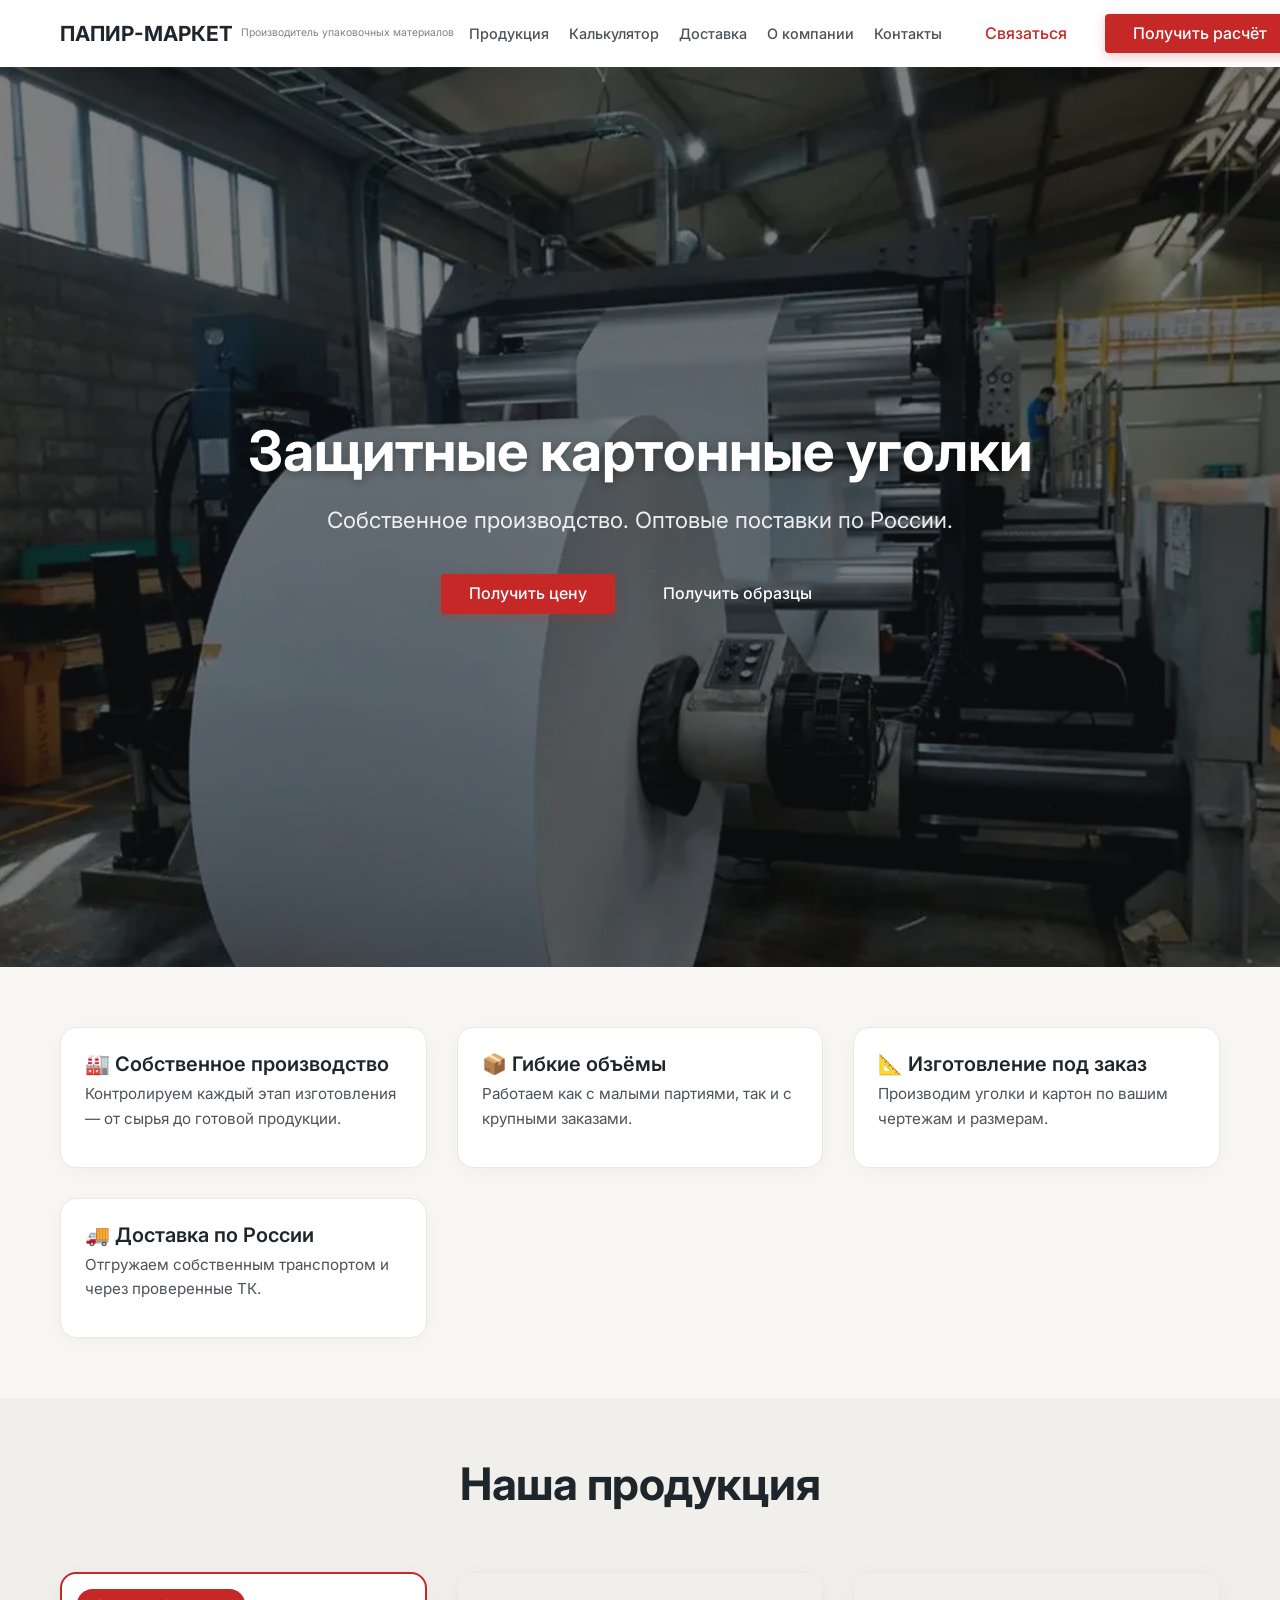
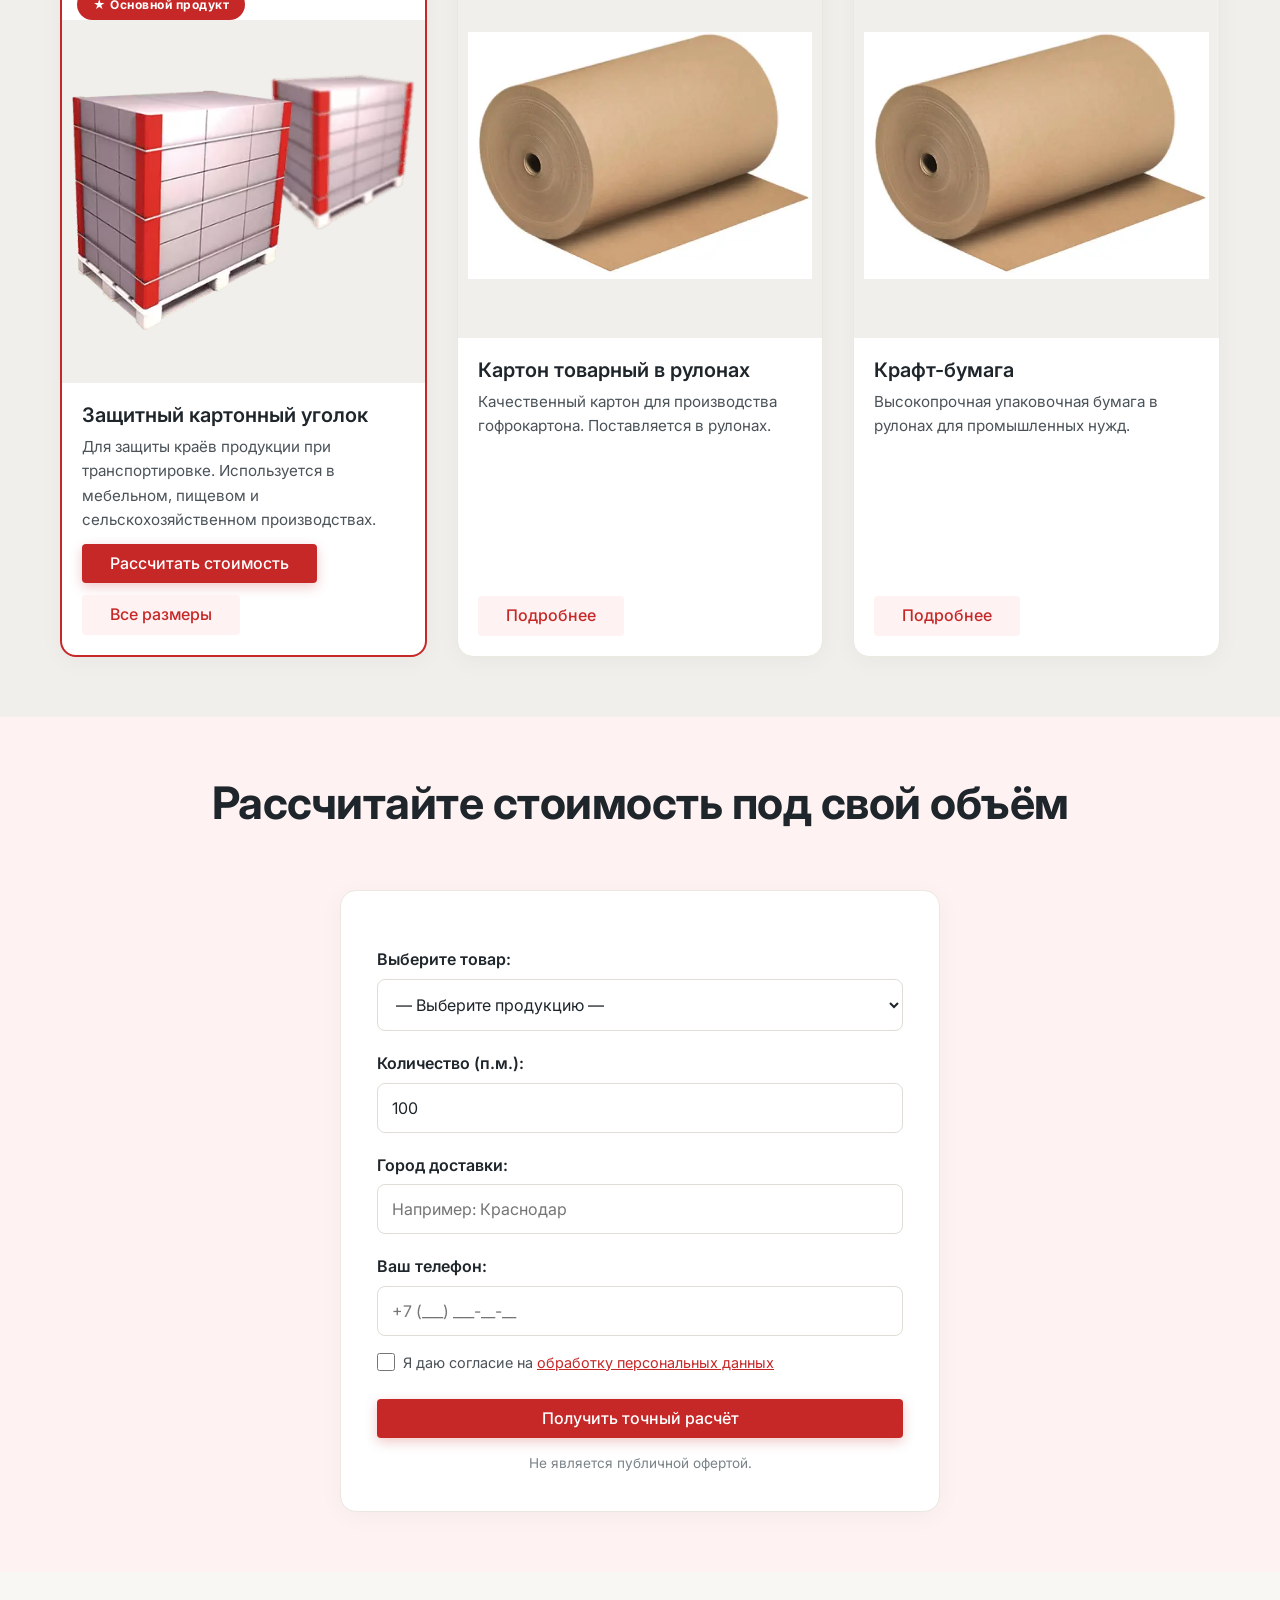
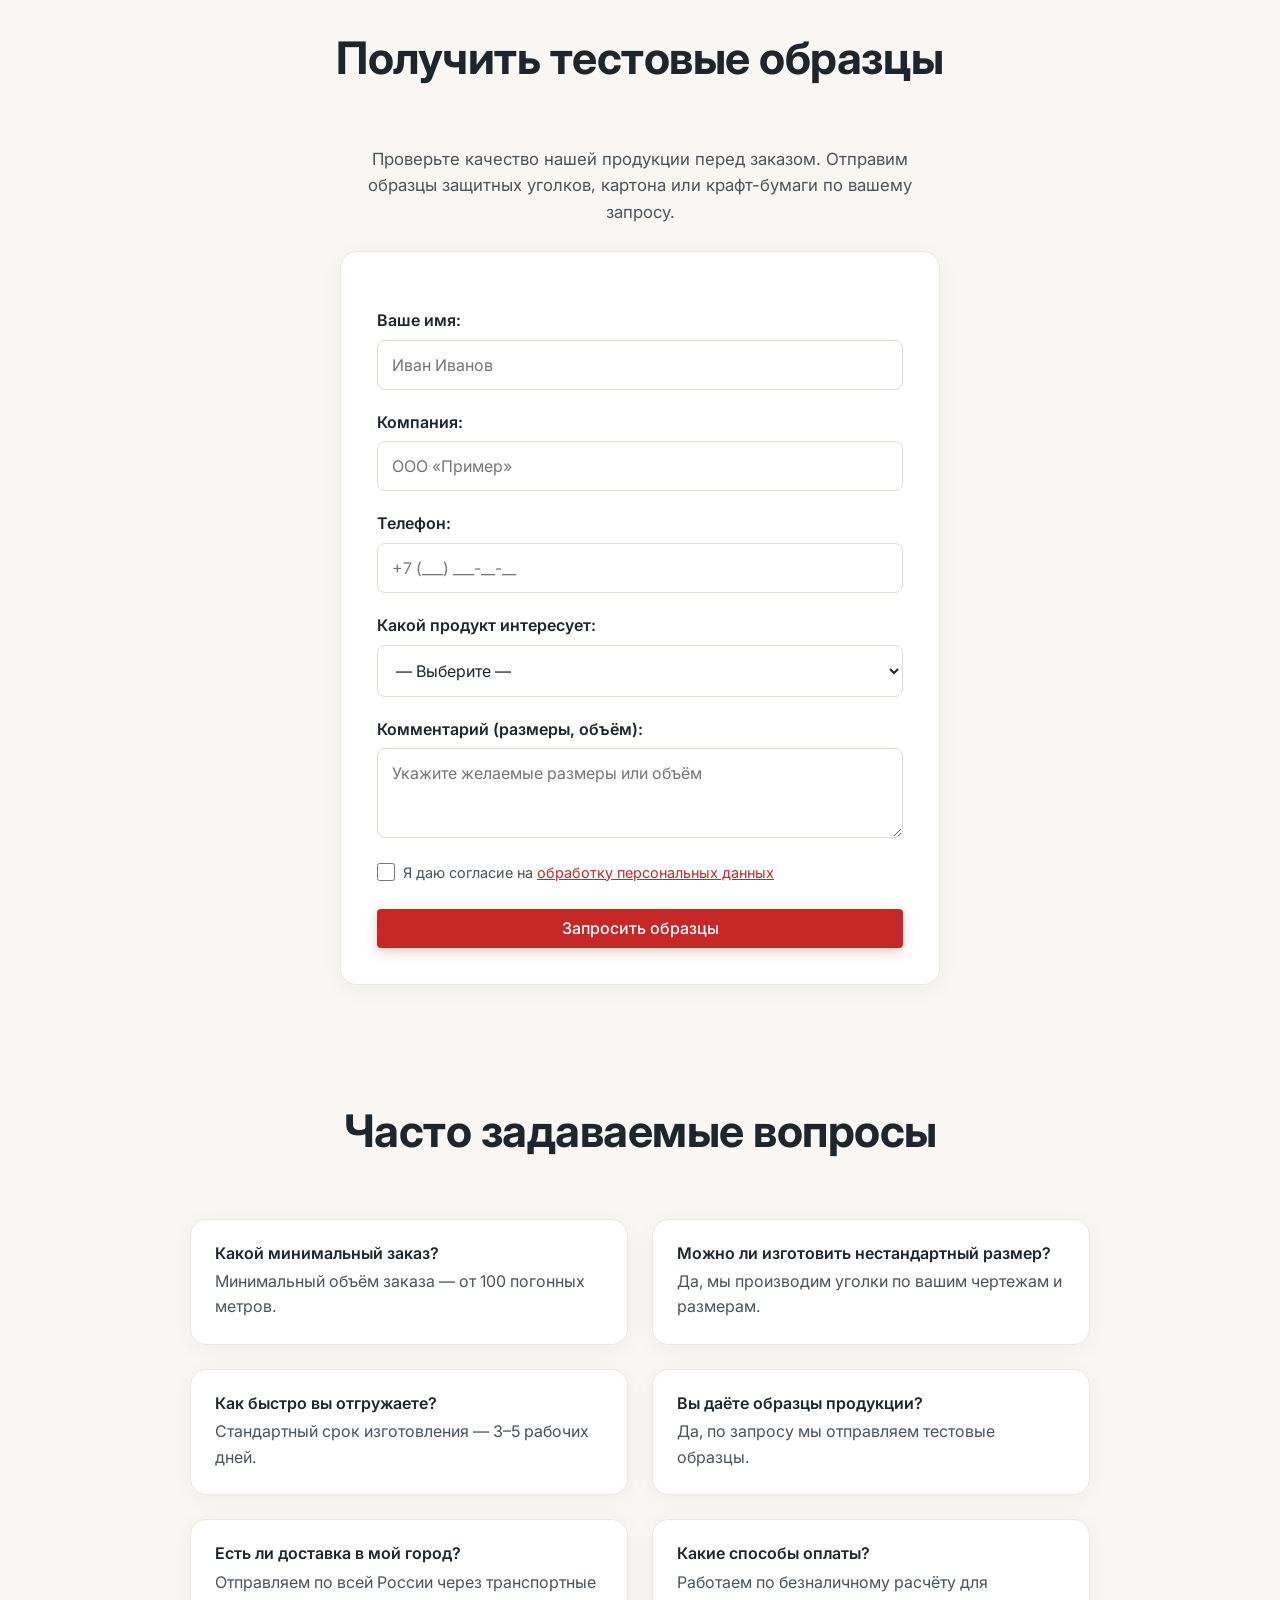
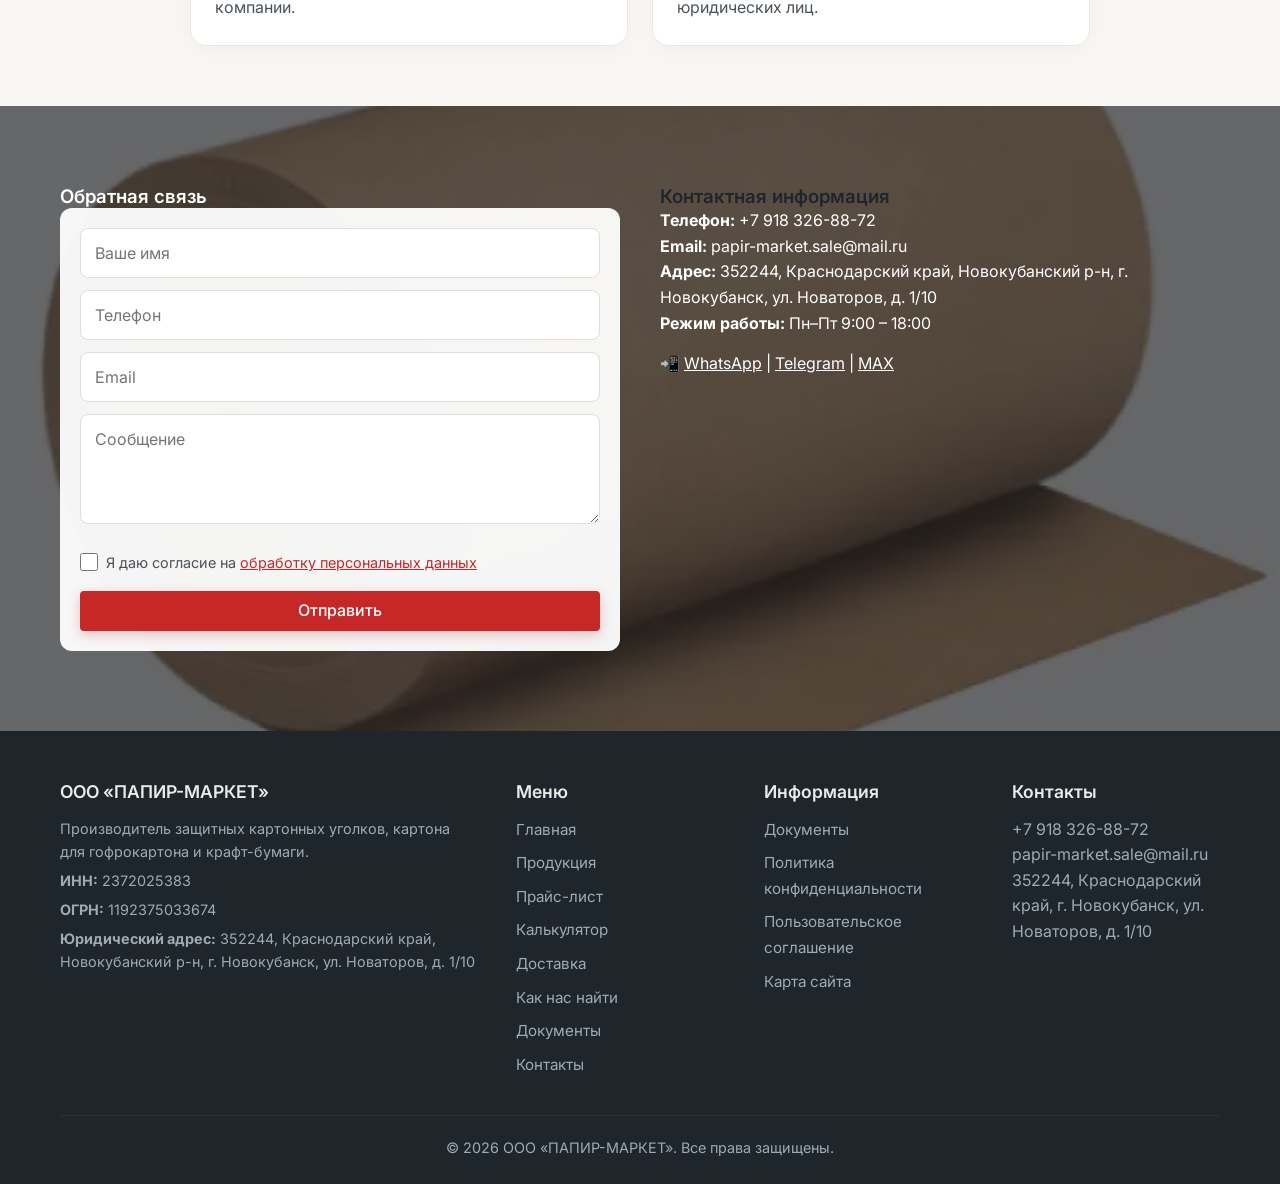
==== commit fa7e3e49: "Update website files" ====
--- a/index.html
+++ b/index.html
@@ -95,6 +95,7 @@
                     <li class="header__contact-item"><a href="tel:+79183268872" class="header__contact-link">📞 Позвонить</a></li>
                     <li class="header__contact-item"><a href="https://wa.me/79183268872" target="_blank" class="header__contact-link">💬 WhatsApp</a></li>
                     <li class="header__contact-item"><a href="https://t.me/in4707" target="_blank" class="header__contact-link">✈️ Telegram</a></li>
+                    <li class="header__contact-item"><a href="https://max.ru/u/f9LHodD0cOIfgPjBWE36gqLHHnqx_eLLEiDTfCqlZlp0vHJeo3fCOZFGd6I" target="_blank" class="header__contact-link">Ⓜ️ MAX</a></li>
                     <li class="header__contact-item"><a href="mailto:papir-market.sale@mail.ru" class="header__contact-link">✉️ E-mail</a></li>
                 </ul>
             </div>
@@ -104,39 +105,41 @@
     </div>
 </header>
 
-<div class="mobile-menu" id="mobileMenu">
-    <div class="mobile-menu__header">
-        <span class="mobile-menu__logo">ПАПИР-МАРКЕТ</span>
-        <button class="mobile-menu__close" id="mobileMenuClose" aria-label="Закрыть">✕</button>
-    </div>
-    <ul class="mobile-menu__list">
-        <li class="mobile-menu__item"><a href="index.html" class="mobile-menu__link">Главная</a></li>
-        <li class="mobile-menu__item"><a href="catalog.html" class="mobile-menu__link">Продукция</a></li>
-        <li class="mobile-menu__item"><a href="calculator.html" class="mobile-menu__link">Калькулятор</a></li>
-        <li class="mobile-menu__item"><a href="delivery.html" class="mobile-menu__link">Доставка</a></li>
-        <li class="mobile-menu__item">
-            <span class="mobile-menu__link" style="border-bottom:none;">О компании</span>
-            <ul class="mobile-menu__sublist">
-                <li><a href="docs.html" class="mobile-menu__sublink">Документы</a></li>
-                <li><a href="docs.html#requisites" class="mobile-menu__sublink">Реквизиты</a></li>
-            </ul>
-        </li>
-        <li class="mobile-menu__item">
-            <span class="mobile-menu__link" style="border-bottom:none;">Контакты</span>
-            <ul class="mobile-menu__sublist">
-                <li><a href="find-us.html" class="mobile-menu__sublink">Как нас найти</a></li>
-                <li><a href="contacts.html" class="mobile-menu__sublink">Обратная связь</a></li>
-            </ul>
-        </li>
-    </ul>
-    <div class="mobile-menu__cta">
+<div class="mobile-overlay" id="mobileOverlay"></div>
+
+<div class="mobile-panel" id="mobilePanel">
+    <div class="mobile-panel__header">
+        <span class="mobile-panel__logo">ПАПИР-МАРКЕТ</span>
+        <button class="mobile-panel__close" id="mobilePanelClose" aria-label="Закрыть">✕</button>
+    </div>
+    <div class="mobile-panel__body">
+        <ul class="mobile-panel__list">
+            <li class="mobile-panel__item"><a href="catalog.html" class="mobile-panel__link">Продукция</a></li>
+            <li class="mobile-panel__item"><a href="calculator.html" class="mobile-panel__link">Калькулятор</a></li>
+            <li class="mobile-panel__item"><a href="delivery.html" class="mobile-panel__link">Доставка</a></li>
+            <li class="mobile-panel__item">
+                <span class="mobile-panel__link mobile-panel__link--sub">О компании <span class="mobile-panel__arrow">›</span></span>
+                <ul class="mobile-panel__sublist">
+                    <li><a href="docs.html" class="mobile-panel__sublink">Документы</a></li>
+                    <li><a href="docs.html#requisites" class="mobile-panel__sublink">Реквизиты</a></li>
+                </ul>
+            </li>
+            <li class="mobile-panel__item">
+                <span class="mobile-panel__link mobile-panel__link--sub">Контакты <span class="mobile-panel__arrow">›</span></span>
+                <ul class="mobile-panel__sublist">
+                    <li><a href="find-us.html" class="mobile-panel__sublink">Как нас найти</a></li>
+                    <li><a href="contacts.html" class="mobile-panel__sublink">Обратная связь</a></li>
+                    <li><a href="tel:+79183268872" class="mobile-panel__sublink--contact">📞 Позвонить</a></li>
+                    <li><a href="https://wa.me/79183268872" target="_blank" class="mobile-panel__sublink--contact">💬 WhatsApp</a></li>
+                    <li><a href="https://t.me/in4707" target="_blank" class="mobile-panel__sublink--contact">✈️ Telegram</a></li>
+                    <li><a href="https://max.ru/u/f9LHodD0cOIfgPjBWE36gqLHHnqx_eLLEiDTfCqlZlp0vHJeo3fCOZFGd6I" target="_blank" class="mobile-panel__sublink--contact">Ⓜ️ MAX</a></li>
+                    <li><a href="mailto:papir-market.sale@mail.ru" class="mobile-panel__sublink--contact" onclick="copyEmail(event)">✉️ E-mail: papir-market.sale@mail.ru</a></li>
+                </ul>
+            </li>
+        </ul>
+    </div>
+    <div class="mobile-panel__cta">
         <a href="calculator.html" class="btn btn--primary">Получить расчёт</a>
-    </div>
-    <div class="mobile-menu__contacts">
-        <a href="tel:+79183268872">📞 Позвонить</a>
-        <a href="https://wa.me/79183268872" target="_blank">💬 WhatsApp</a>
-        <a href="https://t.me/in4707" target="_blank">✈️ Telegram</a>
-        <a href="mailto:papir-market.sale@mail.ru">✉️ E-mail</a>
     </div>
 </div>
 
@@ -337,6 +340,7 @@
             <p style="margin-top:15px;">
                 📲 <a href="https://wa.me/79183268872" style="color:#fff; text-decoration:underline;">WhatsApp</a>
                 | <a href="https://t.me/in4707" style="color:#fff; text-decoration:underline;">Telegram</a>
+                | <a href="https://max.ru/u/f9LHodD0cOIfgPjBWE36gqLHHnqx_eLLEiDTfCqlZlp0vHJeo3fCOZFGd6I" style="color:#fff; text-decoration:underline;">MAX</a>
             </p>
         </div>
     </div>
@@ -385,11 +389,6 @@
     </div>
 </footer>
 
-<div class="floating">
-    <a href="https://wa.me/79183268872?text=Здравствуйте!%20Хочу%20заказать%20продукцию%20ООО%20ПАПИР-МАРКЕТ." target="_blank" rel="noopener noreferrer" class="floating__btn floating__btn--whatsapp" aria-label="Написать в WhatsApp">💬</a>
-    <a href="https://t.me/in4707?text=Здравствуйте!%20Хочу%20заказать%20продукцию%20ООО%20ПАПИР-МАРКЕТ." target="_blank" rel="noopener noreferrer" class="floating__btn floating__btn--telegram" aria-label="Написать в Telegram">✈️</a>
-</div>
-
 <script src="data.js"></script>
 <script src="js/menu.js"></script>
 <script src="js/catalog.js"></script>
